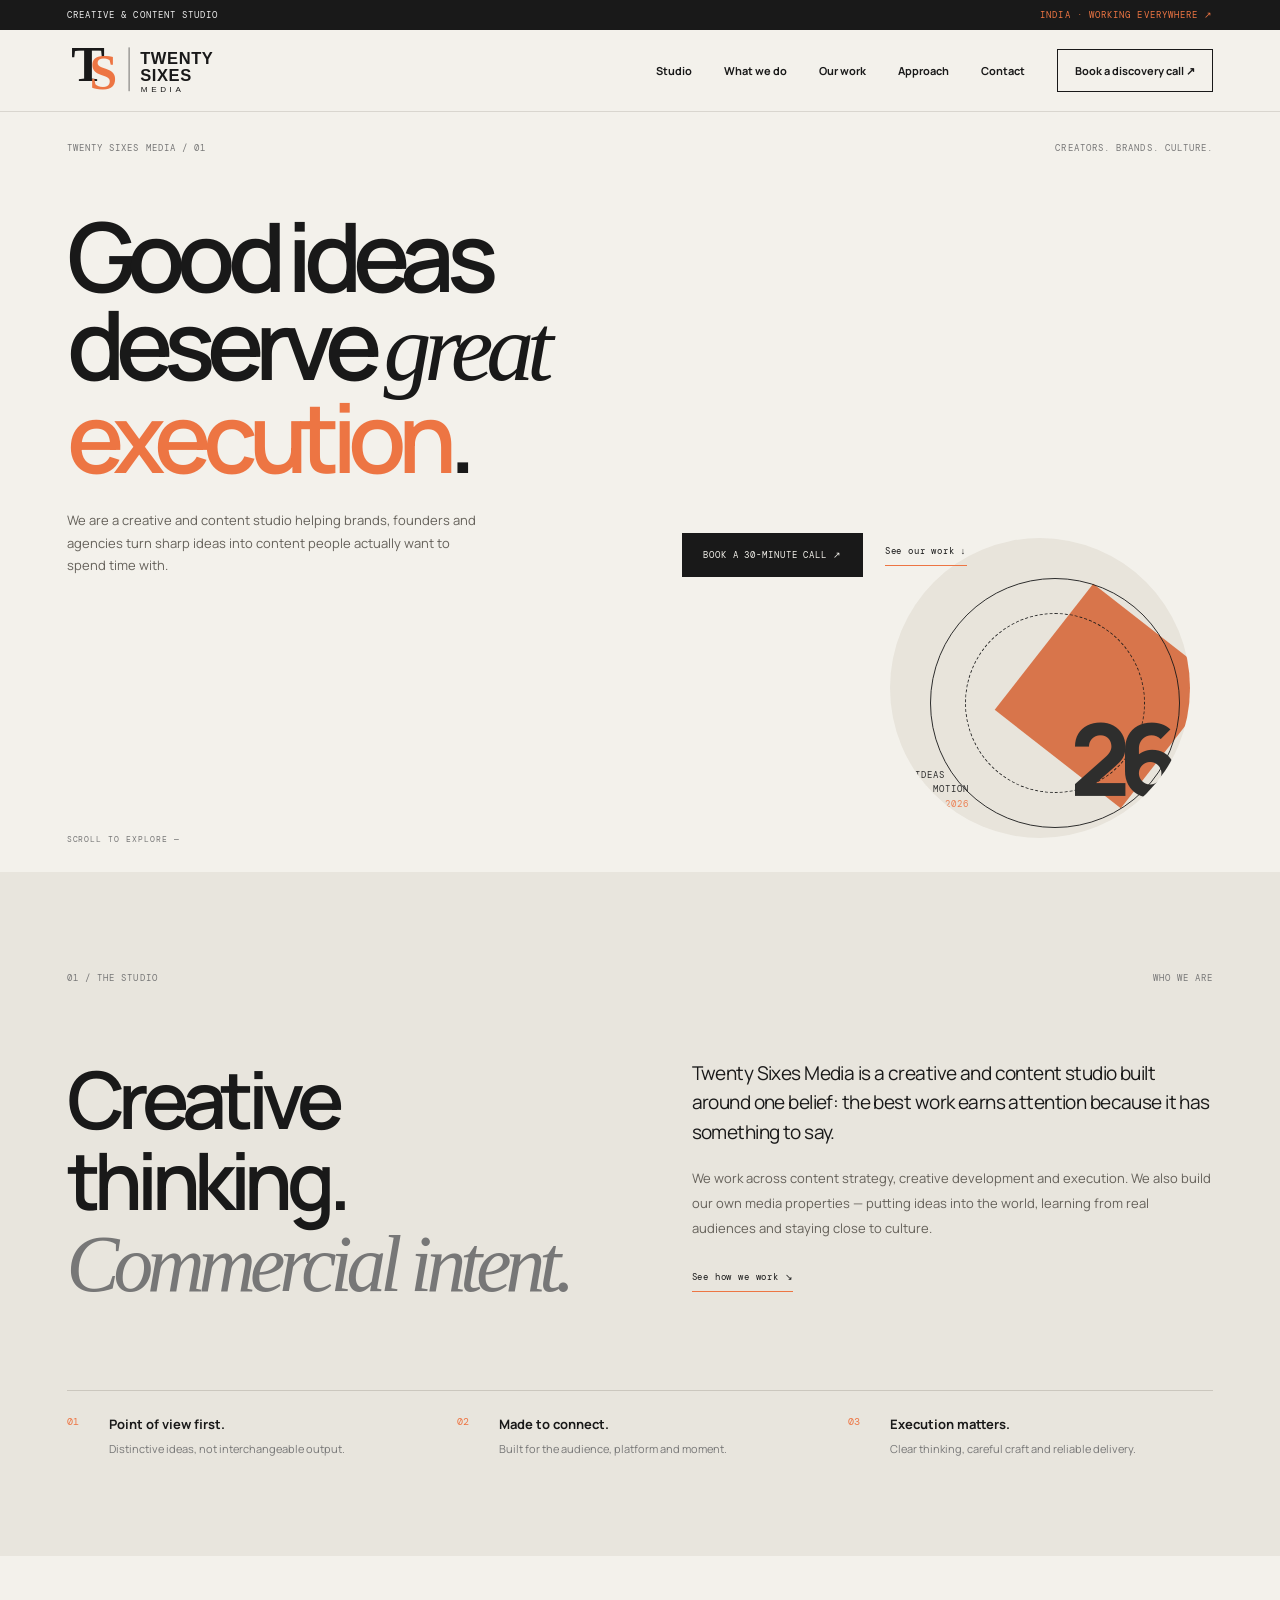
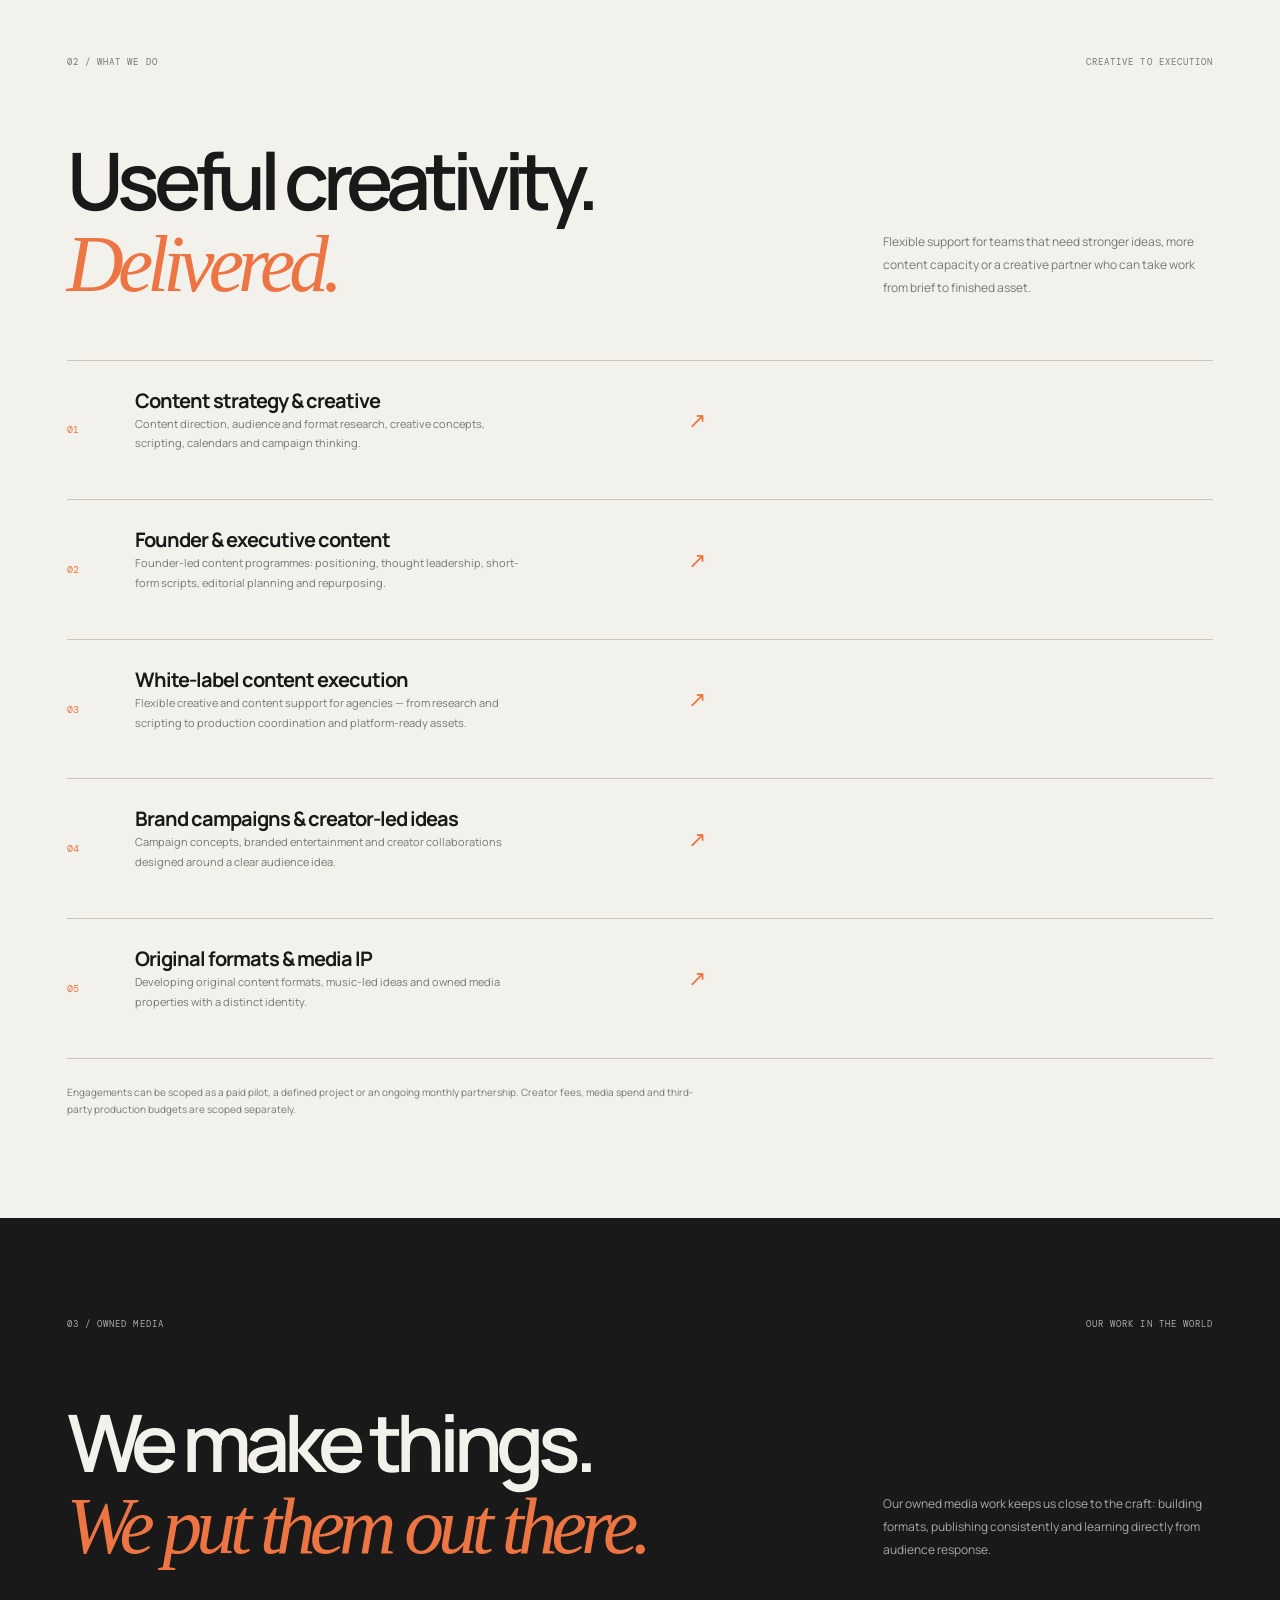
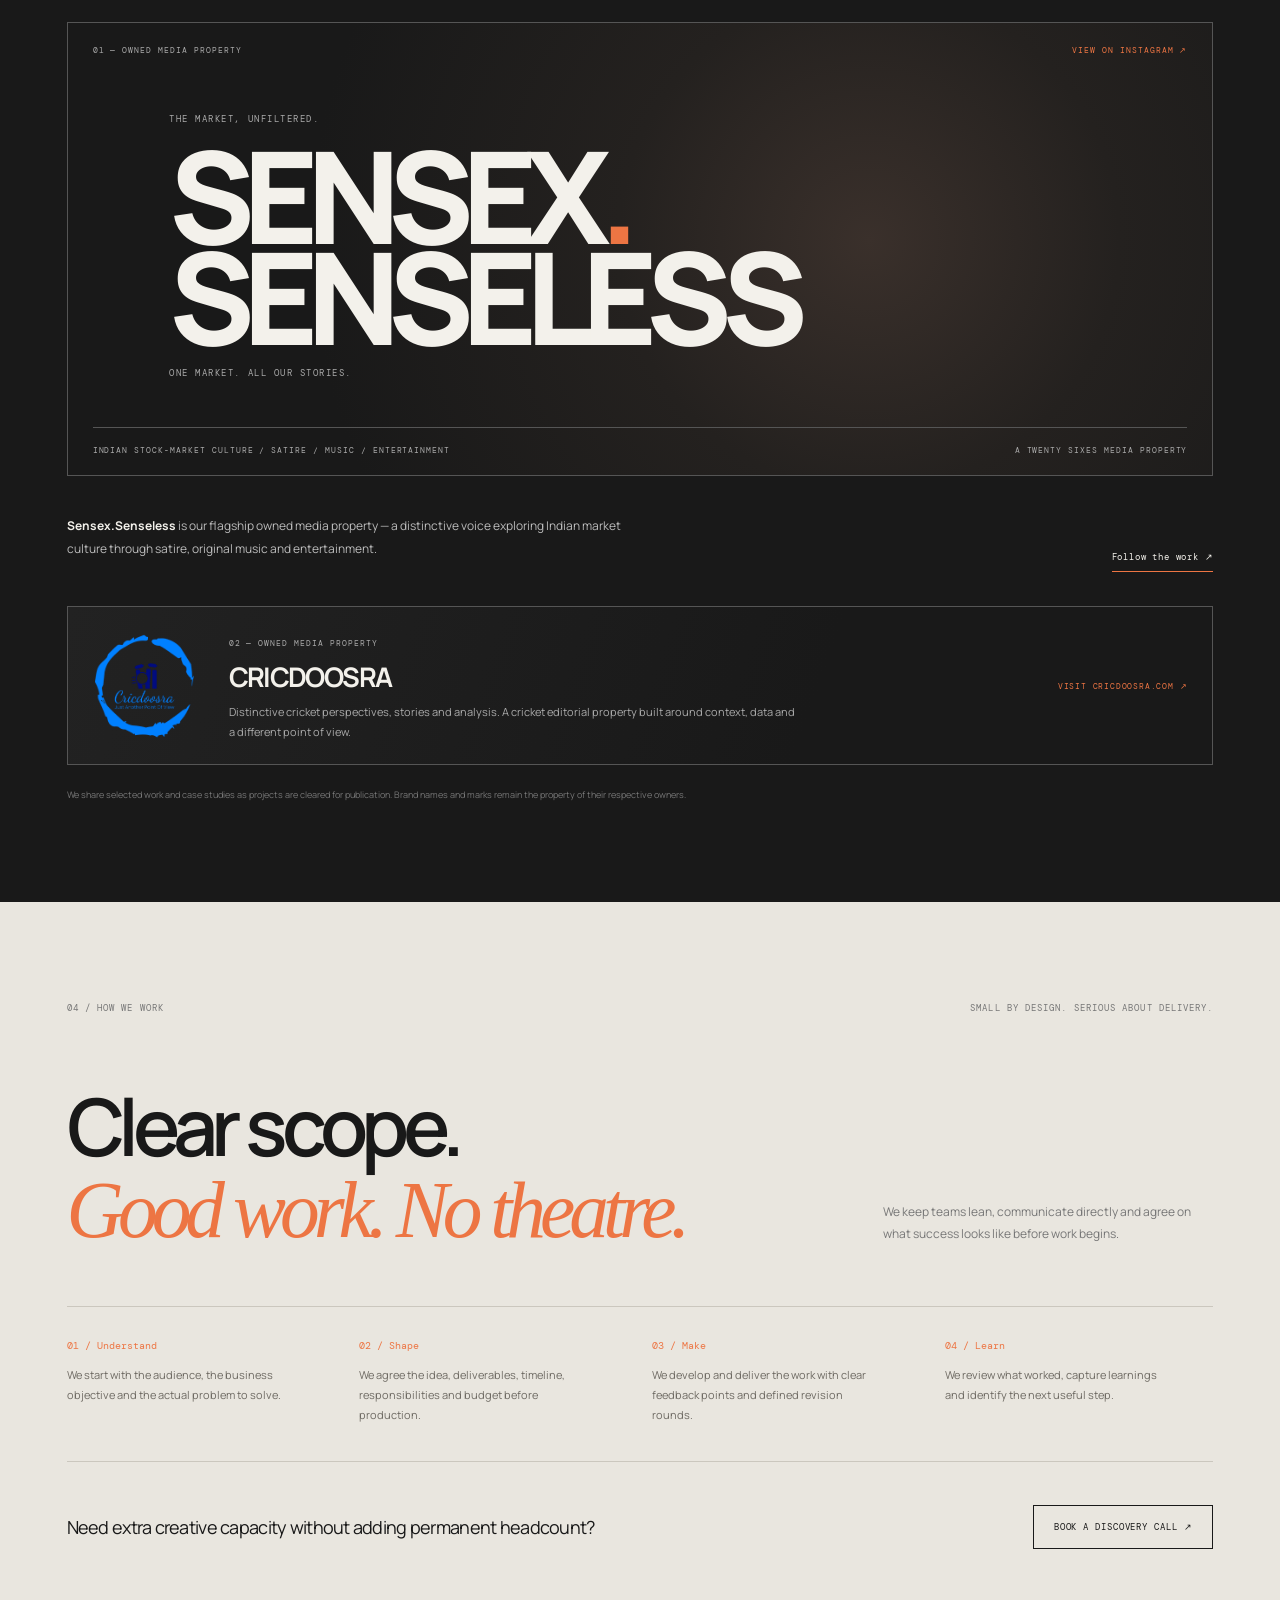
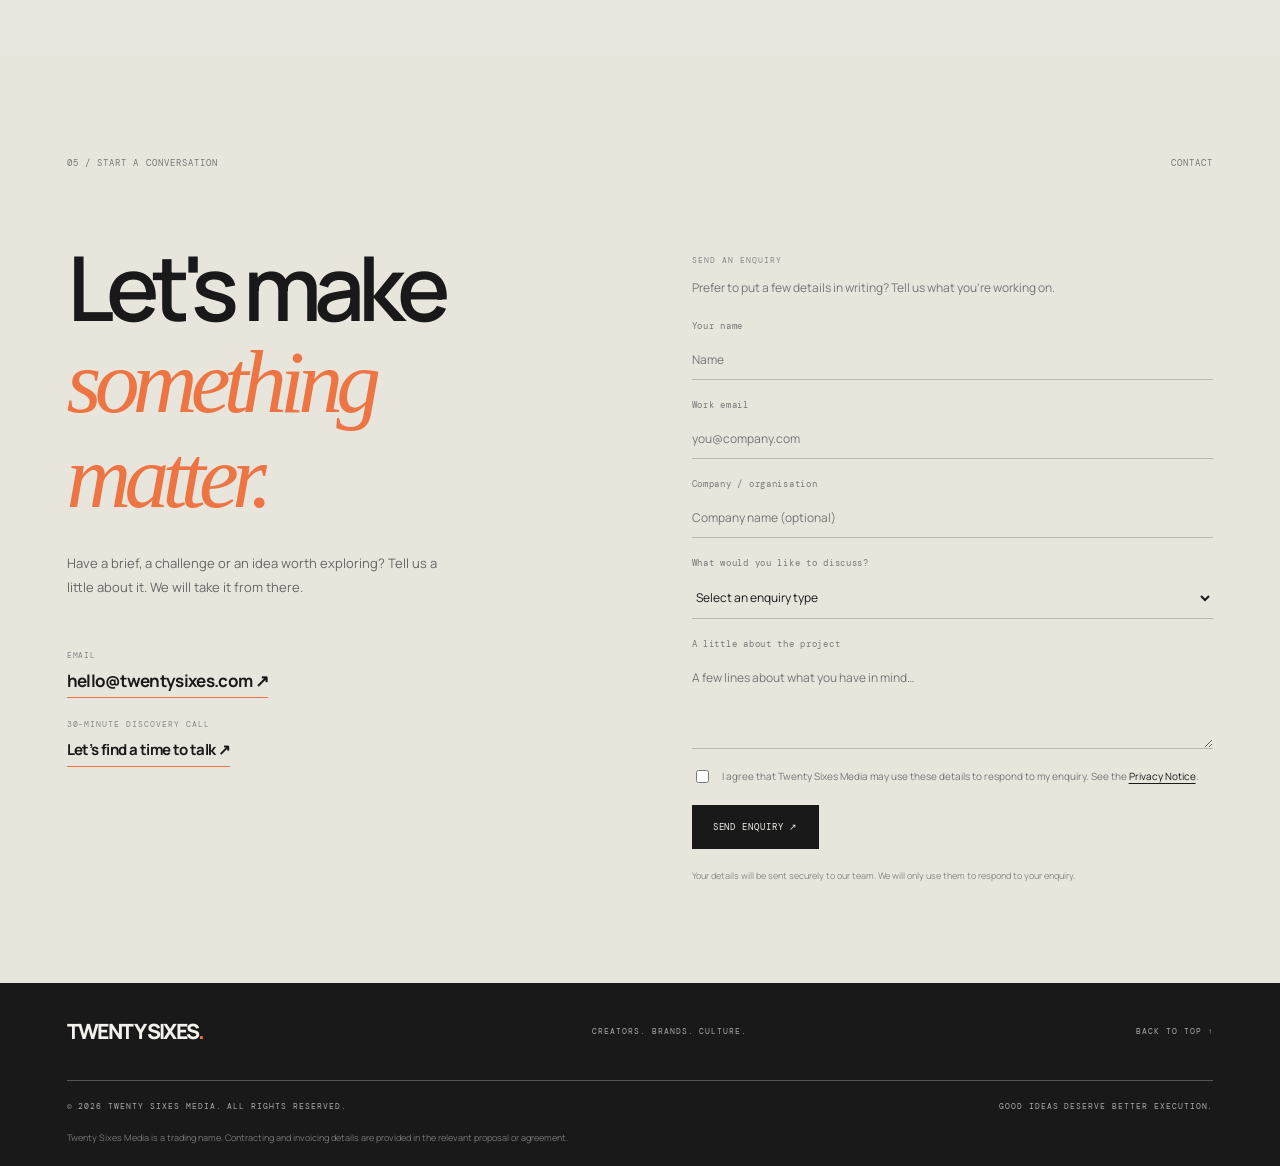
==== index.html @ 25c195fe "Add files via upload 122 updated" ====
<!doctype html>
<html lang="en">
<head>
  <meta charset="utf-8"><meta name="viewport" content="width=device-width, initial-scale=1">
  <meta name="description" content="Twenty Sixes Media helps brands stand out through creative strategy, distinctive ideas, content and storytelling. We turn the right stories into content and campaigns built to connect with audiences.">
  <meta name="theme-color" content="#f3f1eb">
  <link rel="canonical" href="https://twentysixes.com/">
  <meta property="og:locale" content="en_IN">
  <meta property="og:type" content="website">
  <meta property="og:site_name" content="Twenty Sixes Media">
  <meta property="og:url" content="https://twentysixes.com/">
  <meta property="og:title" content="Twenty Sixes Media — Creators. Brands. Culture.">
  <meta property="og:description" content="We help brands find the stories, ideas and creative direction that set them apart — then turn them into content and campaigns.">
  <meta property="og:image" content="https://twentysixes.com/assets/twentysixes-whatsapp-preview.jpg?v=122">
  <meta property="og:image:secure_url" content="https://twentysixes.com/assets/twentysixes-whatsapp-preview.jpg?v=122">
  <meta property="og:image:type" content="image/jpeg">
  <meta property="og:image:width" content="1200">
  <meta property="og:image:height" content="630">
  <meta property="og:image:alt" content="Twenty Sixes Media — Creative & Content Studio. Creators. Brands. Culture.">
  <meta name="twitter:card" content="summary_large_image">
  <meta name="twitter:title" content="Twenty Sixes Media — Creators. Brands. Culture.">
  <meta name="twitter:description" content="We help brands find the stories, ideas and creative direction that set them apart — then turn them into content and campaigns.">
  <meta name="twitter:image" content="https://twentysixes.com/assets/twentysixes-whatsapp-preview.jpg?v=122">
  <title>Twenty Sixes Media — Creators. Brands. Culture.</title>
  <link rel="icon" href="assets/favicon.svg" type="image/svg+xml">
  <link rel="icon" href="brand-assets/03_Favicon_App_Icons/favicon.ico" sizes="any">
  <link rel="apple-touch-icon" href="brand-assets/03_Favicon_App_Icons/apple-touch-icon.png">
  <meta name="msapplication-TileColor" content="#191919">
  <link rel="preconnect" href="https://fonts.googleapis.com"><link rel="preconnect" href="https://fonts.gstatic.com" crossorigin>
  <link href="https://fonts.googleapis.com/css2?family=DM+Mono:wght@400;500&family=Manrope:wght@400;500;600;700;800&display=swap" rel="stylesheet">
  <link rel="stylesheet" href="styles.css">
</head>
<body>
  <div class="topline"><span>CREATIVE &amp; CONTENT STUDIO</span><span>INDIA · WORKING EVERYWHERE ↗︎</span></div>
  <header class="site-header">
    <a class="brand-lockup" href="/" aria-label="Twenty Sixes Media home"><img src="assets/twentysixes-direction03.svg" alt="Twenty Sixes Media"></a>
    <button class="menu" aria-label="Open navigation" aria-expanded="false">☰</button>
    <nav aria-label="Main navigation"><a href="#studio">Studio</a><a href="#services">What we do</a><a href="#work">Our work</a><a href="#approach">Approach</a><a href="#contact">Contact</a><a class="navcta" href="https://calendly.com/pk-twentysixes/30min" target="_blank" rel="noopener noreferrer">Book a discovery call ↗︎</a></nav>
  </header>
  <main id="home">
    <section class="hero">
      <div class="meta"><span>TWENTY SIXES MEDIA / 01</span><span>CREATORS. BRANDS. CULTURE.</span></div>
      <h1>Good ideas<br>deserve <em>great</em><br><span class="accent-word">execution<span class="period">.</span></span></h1>
      <div class="hero-bottom"><p>We are a creative and content studio helping brands, founders and agencies turn sharp ideas into content people actually want to spend time with.</p><div class="hero-actions"><a class="button button-dark" href="https://calendly.com/pk-twentysixes/30min" target="_blank" rel="noopener noreferrer">Book a 30-minute call ↗︎</a><a class="text-link" href="#work">See our work ↓</a></div></div>
      <div class="hero-art" aria-hidden="true"><div class="orbit orbit-one"></div><div class="orbit orbit-two"></div><div class="art-square"></div><span>26</span><small>IDEAS<br>IN MOTION<br><i>EST. 2026</i></small></div>
      <div class="scroll-note">SCROLL TO EXPLORE —</div>
    </section>

    <section class="studio section-pad" id="studio">
      <div class="eyebrow"><span>01 / THE STUDIO</span><span>WHO WE ARE</span></div>
      <div class="two-col studio-grid"><h2>Creative thinking.<br><em>Commercial intent.</em></h2><div><p class="lead">Twenty Sixes Media is a creative and content studio built around one belief: the best work earns attention because it has something to say.</p><p>We work across content strategy, creative development and execution. We also build our own media properties — putting ideas into the world, learning from real audiences and staying close to culture.</p><a class="text-link dark-link" href="#services">See how we work ↘</a></div></div>
      <div class="principles"><div><i>01</i><b>Point of view first.</b><small>Distinctive ideas, not interchangeable output.</small></div><div><i>02</i><b>Made to connect.</b><small>Built for the audience, platform and moment.</small></div><div><i>03</i><b>Execution matters.</b><small>Clear thinking, careful craft and reliable delivery.</small></div></div>
    </section>

    <section class="services section-pad" id="services">
      <div class="eyebrow"><span>02 / WHAT WE DO</span><span>CREATIVE TO EXECUTION</span></div>
      <div class="section-heading"><h2>Useful creativity.<br><em>Delivered.</em></h2><p>Flexible support for teams that need stronger ideas, more content capacity or a creative partner who can take work from brief to finished asset.</p></div>
      <div class="service-list" aria-label="Explore our services">
        <article class="service-trigger" role="button" tabindex="0" data-service="strategy" aria-haspopup="dialog" aria-label="Explore Content strategy and creative"><i>01</i><div><h3>Content strategy &amp; creative</h3><p>Content direction, audience and format research, creative concepts, scripting, calendars and campaign thinking.</p></div><span aria-hidden="true">↗︎</span></article>
        <article class="service-trigger" role="button" tabindex="0" data-service="founder" aria-haspopup="dialog" aria-label="Explore Founder and executive content"><i>02</i><div><h3>Founder &amp; executive content</h3><p>Founder-led content programmes: positioning, thought leadership, short-form scripts, editorial planning and repurposing.</p></div><span aria-hidden="true">↗︎</span></article>
        <article class="service-trigger" role="button" tabindex="0" data-service="white-label" aria-haspopup="dialog" aria-label="Explore White-label content execution"><i>03</i><div><h3>White-label content execution</h3><p>Flexible creative and content support for agencies — from research and scripting to production coordination and platform-ready assets.</p></div><span aria-hidden="true">↗︎</span></article>
        <article class="service-trigger" role="button" tabindex="0" data-service="campaigns" aria-haspopup="dialog" aria-label="Explore Brand campaigns and creator-led ideas"><i>04</i><div><h3>Brand campaigns &amp; creator-led ideas</h3><p>Campaign concepts, branded entertainment and creator collaborations designed around a clear audience idea.</p></div><span aria-hidden="true">↗︎</span></article>
        <article class="service-trigger" role="button" tabindex="0" data-service="ip" aria-haspopup="dialog" aria-label="Explore Original formats and media IP"><i>05</i><div><h3>Original formats &amp; media IP</h3><p>Developing original content formats, music-led ideas and owned media properties with a distinct identity.</p></div><span aria-hidden="true">↗︎</span></article>
      </div>
      <p class="service-note">Engagements can be scoped as a paid pilot, a defined project or an ongoing monthly partnership. Creator fees, media spend and third-party production budgets are scoped separately.</p>
      <div class="service-dialog" id="service-dialog" aria-hidden="true">
        <div class="service-dialog-backdrop" data-close-dialog></div>
        <section class="service-dialog-panel" role="dialog" aria-modal="true" aria-labelledby="dialog-title" aria-describedby="dialog-intro" tabindex="-1">
          <button class="dialog-close" type="button" aria-label="Close service details">× <span>CLOSE</span></button>
          <div class="dialog-kicker" id="dialog-kicker">01 / THE WORK</div>
          <div class="dialog-layout">
            <div class="dialog-copy"><h2 id="dialog-title">Content strategy <em>&amp; creative.</em></h2><p class="dialog-intro" id="dialog-intro"></p><div class="dialog-subhead">WHAT TAKES SHAPE</div><ul class="dialog-deliverables" id="dialog-deliverables"></ul><div class="dialog-subhead">A TYPICAL FLOW</div><div class="dialog-steps" id="dialog-steps"></div><a class="button button-dark dialog-cta" href="#contact" id="dialog-cta">Talk to us about this ↗︎</a></div>
            <div class="dialog-art" aria-hidden="true"><div class="art-index" id="art-index">01</div><div class="art-label" id="art-label">THE BIG PICTURE</div><div class="art-composition" id="art-composition"><span></span><span></span><span></span><b>IDEA<br>→ IMPACT</b></div><div class="art-foot" id="art-foot">A clear point of view, made useful.</div></div>
          </div>
        </section>
      </div>
    </section>

    <section class="work section-pad" id="work">
      <div class="eyebrow light"><span>03 / OWNED MEDIA</span><span>OUR WORK IN THE WORLD</span></div>
      <div class="section-heading work-heading"><h2>We make things.<br><em>We put them out there.</em></h2><p>Our owned media work keeps us close to the craft: building formats, publishing consistently and learning directly from audience response.</p></div>
      <a class="sensex-card" href="https://www.instagram.com/sensex.senseless/" target="_blank" rel="noopener noreferrer" aria-label="Explore Sensex.Senseless on Instagram">
        <div class="card-top"><span>01 — OWNED MEDIA PROPERTY</span><span>VIEW ON INSTAGRAM ↗︎</span></div>
        <div class="sensex-lockup"><small>THE MARKET, UNFILTERED.</small><strong>SENSEX<span>.</span><br>SENSELESS</strong><small>ONE MARKET. ALL OUR STORIES.</small></div>
        <div class="card-bottom"><span>INDIAN STOCK-MARKET CULTURE / SATIRE / MUSIC / ENTERTAINMENT</span><span>A TWENTY SIXES MEDIA PROPERTY</span></div>
      </a>
      <div class="work-foot"><p><strong>Sensex.Senseless</strong> is our flagship owned media property — a distinctive voice exploring Indian market culture through satire, original music and entertainment.</p><a class="text-link light-link" href="https://www.instagram.com/sensex.senseless/" target="_blank" rel="noopener noreferrer">Follow the work ↗︎</a></div>
      <a class="cricdoosra-card" href="https://cricdoosra.com/" target="_blank" rel="noopener noreferrer" aria-label="Explore CricDoosra website"><div class="cricdoosra-mark"><img src="assets/cricdoosra-logo.png" alt="CricDoosra — Just Another Point Of View"></div><div class="cricdoosra-copy"><small>02 — OWNED MEDIA PROPERTY</small><h3>CRICDOOSRA</h3><p>Distinctive cricket perspectives, stories and analysis. A cricket editorial property built around context, data and a different point of view.</p></div><div class="cricdoosra-link">VISIT CRICDOOSRA.COM ↗︎</div></a>
      <p class="portfolio-note">We share selected work and case studies as projects are cleared for publication. Brand names and marks remain the property of their respective owners.</p>
    </section>

    <section class="approach section-pad" id="approach">
      <div class="eyebrow"><span>04 / HOW WE WORK</span><span>SMALL BY DESIGN. SERIOUS ABOUT DELIVERY.</span></div>
      <div class="section-heading"><h2>Clear scope.<br><em>Good work. No theatre.</em></h2><p>We keep teams lean, communicate directly and agree on what success looks like before work begins.</p></div>
      <div class="approach-grid"><div><b>01 / Understand</b><p>We start with the audience, the business objective and the actual problem to solve.</p></div><div><b>02 / Shape</b><p>We agree the idea, deliverables, timeline, responsibilities and budget before production.</p></div><div><b>03 / Make</b><p>We develop and deliver the work with clear feedback points and defined revision rounds.</p></div><div><b>04 / Learn</b><p>We review what worked, capture learnings and identify the next useful step.</p></div></div>
      <div class="callout"><p>Need extra creative capacity without adding permanent headcount?</p><a class="button button-outline" href="https://calendly.com/pk-twentysixes/30min" target="_blank" rel="noopener noreferrer">Book a discovery call ↗︎</a></div>
    </section>

    <section class="contact section-pad" id="contact">
      <div class="eyebrow"><span>05 / START A CONVERSATION</span><span>CONTACT</span></div>
      <div class="two-col contact-grid"><div><h2>Let's make<br><em>something matter.</em></h2><p class="contact-intro">Have a brief, a challenge or an idea worth exploring? Tell us a little about it. We will take it from there.</p><div class="contact-details"><span>EMAIL</span><a href="mailto:hello@twentysixes.com">hello@twentysixes.com ↗︎</a><span>30-MINUTE DISCOVERY CALL</span><a class="booking-link" href="https://calendly.com/pk-twentysixes/30min" target="_blank" rel="noopener noreferrer">Let’s find a time to talk ↗︎</a></div></div>
        <div class="contact-form-wrap"><div class="form-intro"><span>SEND AN ENQUIRY</span><p>Prefer to put a few details in writing? Tell us what you’re working on.</p></div><form id="enquiry-form" action="https://formspree.io/f/xgakzgqq" method="POST">
          <label>Your name<input name="name" autocomplete="name" placeholder="Name" required></label>
          <label>Work email<input name="email" type="email" autocomplete="email" placeholder="you@company.com" required></label>
          <label>Company / organisation<input name="company" autocomplete="organization" placeholder="Company name (optional)"></label>
          <label>What would you like to discuss?<select name="enquiry" required><option value="" disabled selected>Select an enquiry type</option><option>White-label agency partnership</option><option>Founder / executive content</option><option>Content strategy &amp; audit</option><option>Brand campaign / creative execution</option><option>Creator campaign management</option><option>Content repurposing</option><option>Original formats / media IP</option><option>Something else</option></select></label>
          <label>A little about the project<textarea name="message" rows="4" placeholder="A few lines about what you have in mind…" required></textarea></label>
          <label class="consent"><input type="checkbox" name="consent" value="Agreed" required><span>I agree that Twenty Sixes Media may use these details to respond to my enquiry. See the <a href="privacy.html">Privacy Notice</a>.</span></label>
          <input type="text" name="_gotcha" class="hp-field" tabindex="-1" autocomplete="off" aria-hidden="true"><input type="hidden" name="_subject" value="New website enquiry — Twenty Sixes Media"><button class="button button-dark" type="submit">Send enquiry ↗︎</button>
          <p class="form-note" id="form-status" aria-live="polite">Your details will be sent securely to our team. We will only use them to respond to your enquiry.</p>
        </form></div></div>
    </section>
  </main>
  <footer><div class="footer-top"><a class="logo" href="/">TWENTY SIXES<span>.</span></a><span>CREATORS. BRANDS. CULTURE.</span><a href="/">BACK TO TOP ↑</a></div><div class="footer-bottom"><span>© <span id="year"></span> TWENTY SIXES MEDIA. ALL RIGHTS RESERVED.</span><span class="footer-statement">GOOD IDEAS DESERVE BETTER EXECUTION.</span></div><p class="legal-line">Twenty Sixes Media is a trading name. Contracting and invoicing details are provided in the relevant proposal or agreement.</p></footer>
  <button class="back-to-top" type="button" aria-label="Back to top" title="Back to top">↑</button>
  <script src="script.js"></script>
</body>
</html>
---- styles.css ----
:root{--paper:#f3f1eb;--soft:#e8e5dd;--ink:#191919;--muted:#77736c;--line:#cbc7be;--orange:#ed7543;--dark:#191919}*{box-sizing:border-box}html{scroll-behavior:smooth;scroll-padding-top:0}body{margin:0;background:var(--paper);color:var(--ink);font-family:Manrope,Arial,sans-serif;-webkit-font-smoothing:antialiased}a{color:inherit;text-decoration:none}button,input,select,textarea{font:inherit}.topline{height:30px;background:var(--dark);color:#eee;display:flex;justify-content:space-between;align-items:center;padding:0 5.2%;font:9px 'DM Mono',monospace;letter-spacing:.12em}.topline span:last-child{color:var(--orange)}.site-header{height:82px;padding:0 5.2%;display:flex;align-items:center;justify-content:space-between;border-bottom:1px solid #d9d6cf;position:relative;z-index:20}.logo{font-size:21px;font-weight:800;letter-spacing:-.075em}.logo span{color:var(--orange)}nav{display:flex;align-items:center;gap:32px;font-size:11px;font-weight:700}nav a:hover,.text-link:hover{color:var(--orange)}.navcta{border:1px solid var(--ink);padding:13px 17px}.menu{display:none}.hero{padding:30px 5.2% 28px;min-height:clamp(620px,calc(100svh - 112px),760px);position:relative;overflow:hidden}.meta,.eyebrow{display:flex;justify-content:space-between;font:9px 'DM Mono',monospace;letter-spacing:.12em;color:#777}.hero h1{font-size:clamp(58px,7.5vw,112px);line-height:.92;letter-spacing:-.09em;font-weight:600;margin:58px 0 20px;position:relative;z-index:2;max-width:900px}.hero h1 em,.studio h2 em,.section-heading h2 em,.contact h2 em,.privacy-page h1 em{font-family:Georgia,serif;font-weight:400;letter-spacing:-.075em}.accent-word{color:var(--orange)}.period{color:var(--ink)}.hero-bottom{display:flex;justify-content:space-between;align-items:flex-end;gap:28px;max-width:900px;position:relative;z-index:3}.hero-bottom p{max-width:410px;font-size:13px;line-height:1.75;color:#65615a;margin:8px 0 0}.hero-actions{display:flex;align-items:center;gap:22px}.button{display:inline-flex;justify-content:center;align-items:center;padding:15px 20px;font:9px 'DM Mono',monospace;letter-spacing:.1em;text-transform:uppercase;border:1px solid var(--ink);transition:.2s}.button-dark{background:var(--ink);color:var(--paper)}.button-dark:hover{background:var(--orange);border-color:var(--orange);color:var(--ink)}.button-outline:hover{background:var(--ink);color:var(--paper)}.text-link{font:9px 'DM Mono',monospace;letter-spacing:.09em;border-bottom:1px solid var(--orange);padding-bottom:8px;white-space:nowrap}.hero-art{position:absolute;width:300px;height:300px;right:7%;bottom:34px;border-radius:50%;background:#e7e3da;overflow:hidden;opacity:.9}.orbit{position:absolute;border:1px solid var(--ink);border-radius:50%}.orbit-one{width:250px;height:250px;top:40px;left:40px}.orbit-two{width:180px;height:180px;top:75px;left:75px;border-style:dashed}.art-square{position:absolute;width:160px;height:160px;background:var(--orange);right:3px;top:78px;transform:rotate(38deg);mix-blend-mode:multiply}.hero-art>span{position:absolute;right:22px;bottom:12px;font-size:100px;font-weight:800;letter-spacing:-.12em}.hero-art small{position:absolute;left:25px;bottom:27px;font:9px/1.6 'DM Mono',monospace;letter-spacing:.1em}.hero-art i{color:var(--orange);font-style:normal}.scroll-note{position:absolute;left:5.2%;bottom:28px;font:8px 'DM Mono',monospace;letter-spacing:.12em;color:#777}.section-pad{padding:100px 5.2%}.studio{background:var(--soft)}.two-col{display:grid;grid-template-columns:1fr 1fr;gap:9%}.studio-grid{padding:75px 0 85px}.studio h2,.section-heading h2,.contact h2{font-size:clamp(45px,6.2vw,84px);line-height:1.02;letter-spacing:-.08em;font-weight:600;margin:0}.studio h2 em{color:#777}.studio-grid p{font-size:13px;line-height:1.9;color:#65615a}.studio-grid .lead{font-size:19px;line-height:1.55;color:var(--ink);letter-spacing:-.03em;margin-top:0}.dark-link{display:inline-block;margin-top:18px}.principles{border-top:1px solid var(--line);display:grid;grid-template-columns:repeat(3,1fr);gap:25px;padding-top:24px}.principles div{display:grid;grid-template-columns:30px 1fr;column-gap:12px}.principles i,.service-list article>i{font:10px 'DM Mono',monospace;color:var(--orange);grid-row:span 2}.principles b{font-size:13px}.principles small{font-size:11px;color:#777;margin-top:8px}.section-heading{display:flex;justify-content:space-between;align-items:flex-end;margin:72px 0 55px}.section-heading h2 em{color:var(--orange)}.section-heading>p{max-width:330px;font-size:12px;line-height:1.9;color:#777;margin:0 0 5px}.service-list{border-top:1px solid var(--line)}.service-list article{display:grid;grid-template-columns:48px 1.1fr 1fr 20px;gap:20px;align-items:center;padding:26px 0;border-bottom:1px solid var(--line)}.service-list h3{font-size:20px;letter-spacing:-.05em;margin:0}.service-list p{font-size:11px;line-height:1.8;color:#777;max-width:390px;margin:0}.service-list article>span{font-size:18px;color:var(--orange)}.service-note{font-size:10px;line-height:1.7;color:#777;max-width:650px;margin:25px 0 0}.work{background:var(--dark);color:var(--paper)}.light{color:#aaa}.work-heading h2 em{color:var(--orange)}.work-heading>p{color:#aaa}.sensex-card{display:block;border:1px solid #555;padding:22px 25px 20px;min-height:390px;position:relative;overflow:hidden;background:radial-gradient(circle at 70% 48%,#3a302b 0,#24211f 30%,#191919 67%);transition:border-color .25s}.sensex-card:hover{border-color:var(--orange)}.card-top,.card-bottom{display:flex;justify-content:space-between;font:8px 'DM Mono',monospace;letter-spacing:.12em;color:#aaa;position:relative;z-index:2}.card-top span:last-child{color:var(--orange)}.sensex-lockup{position:relative;margin:58px 0 48px 7%;z-index:1}.sensex-lockup small{display:block;font:9px 'DM Mono',monospace;letter-spacing:.17em;color:#aaa}.sensex-lockup strong{display:block;font-size:clamp(58px,10vw,136px);line-height:.79;letter-spacing:-.095em;margin:20px 0;font-weight:800}.sensex-lockup strong span,.sensex-lockup sup{color:var(--orange)}.sensex-lockup sup{font-size:12px;vertical-align:top;letter-spacing:0}.card-bottom{border-top:1px solid #555;padding-top:17px}.work-foot{display:flex;justify-content:space-between;align-items:flex-end;gap:35px;margin-top:27px}.work-foot p{max-width:590px;color:#bbb;font-size:12px;line-height:1.9}.work-foot strong{color:var(--paper)}.light-link{color:var(--paper)}.portfolio-note{font-size:9px;line-height:1.7;color:#777;margin:22px 0 0}.approach{background:#e9e6df}.approach-grid{display:grid;grid-template-columns:repeat(4,1fr);gap:24px;border-top:1px solid var(--line);border-bottom:1px solid var(--line);padding:25px 0}.approach-grid b{font:10px 'DM Mono',monospace;color:var(--orange)}.approach-grid p{font-size:11px;line-height:1.8;color:#6e6a63;max-width:220px}.callout{display:flex;justify-content:space-between;align-items:center;gap:20px;padding-top:35px}.callout p{font-size:18px;letter-spacing:-.04em}.contact{background:var(--soft)}.contact-grid{margin-top:72px}.contact h2{font-size:clamp(50px,7vw,92px)}.contact h2 em{color:var(--orange)}.contact-intro{max-width:390px;font-size:13px;line-height:1.9;color:#666;margin:28px 0}.contact-details{display:grid;gap:9px;margin-top:38px}.contact-details span{font:8px 'DM Mono',monospace;letter-spacing:.12em;color:#888;margin-top:12px}.contact-details a{font-size:17px;font-weight:700;letter-spacing:-.04em;width:max-content;border-bottom:1px solid var(--orange);padding-bottom:5px}.contact-form-wrap{padding-top:5px}form{display:flex;flex-direction:column;gap:19px}form>label:not(.consent){display:flex;flex-direction:column;gap:8px;font:9px 'DM Mono',monospace;letter-spacing:.08em;color:#777}input:not([type=checkbox]),select,textarea{width:100%;border:0;border-bottom:1px solid #bdb8af;background:transparent;padding:11px 0;font:12px Manrope,sans-serif;color:var(--ink);outline:none;border-radius:0}input:focus,select:focus,textarea:focus{border-color:var(--orange)}textarea{resize:vertical}.consent{display:flex;align-items:flex-start;gap:10px;font-size:10px;line-height:1.6;color:#777}.consent input{margin-top:2px;accent-color:var(--orange)}.consent a{text-decoration:underline;text-underline-offset:3px;color:var(--ink)}form button{align-self:flex-start;cursor:pointer}.form-note{font-size:9px;line-height:1.7;color:#888;max-width:420px;margin:0}footer{background:var(--dark);color:var(--paper);padding:34px 5.2% 22px}.footer-top,.footer-bottom{display:flex;justify-content:space-between;align-items:center}.footer-top{padding-bottom:35px;border-bottom:1px solid #555}.footer-top>span,.footer-top>a:last-child,.footer-bottom{font:8px 'DM Mono',monospace;letter-spacing:.12em;color:#aaa}.footer-bottom{padding-top:20px}.footer-bottom a{color:var(--paper)}.legal-line{font-size:9px;color:#777;margin:20px 0 0}.privacy-page{min-height:70vh;max-width:1000px}.privacy-page h1{font-size:clamp(52px,8vw,100px);letter-spacing:-.08em;margin:75px 0 8px}.privacy-page h1 em{color:var(--orange)}.privacy-updated{font:9px 'DM Mono',monospace;color:#888;margin-bottom:55px}.privacy-page h2{font-size:18px;letter-spacing:-.04em;margin:32px 0 8px}.privacy-page p{max-width:720px;font-size:13px;line-height:1.9;color:#666}.privacy-page p a{text-decoration:underline;text-underline-offset:3px;color:var(--ink)}.privacy-back{margin-top:45px}
@media(max-width:850px){nav{gap:18px}.hero{min-height:700px;padding-top:28px}.hero h1{font-size:clamp(58px,8.5vw,92px);margin-top:66px}.hero-art{width:250px;height:250px;right:4%;bottom:24px;opacity:.42}.orbit-one{width:205px;height:205px;top:32px;left:32px}.orbit-two{width:150px;height:150px;top:60px;left:60px}.art-square{width:130px;height:130px;top:65px}.section-pad{padding-top:78px;padding-bottom:78px}.studio-grid{gap:40px}.section-heading{display:block}.section-heading>p{margin-top:22px}.approach-grid{grid-template-columns:repeat(2,1fr)}}
@media(max-width:650px){.topline{padding:0 5%;font-size:7px}.site-header{height:70px;padding:0 5%}.logo{font-size:18px}.menu{display:block;border:0;background:none;font-size:20px;cursor:pointer}nav{display:none;position:absolute;top:100%;left:0;right:0;background:var(--paper);padding:24px 5% 28px;z-index:30;border-bottom:1px solid var(--line);flex-direction:column;align-items:flex-start;gap:21px}nav.open{display:flex}.hero{padding:27px 5% 28px;min-height:760px}.meta{font-size:7px}.meta span:last-child{text-align:right;max-width:145px}.hero h1{font-size:clamp(52px,12vw,76px);margin:76px 0 20px}.hero-bottom{display:block}.hero-bottom p{font-size:12px;max-width:330px}.hero-actions{align-items:flex-start;flex-direction:column;gap:17px;margin-top:20px}.hero-art{width:180px;height:180px;right:3%;bottom:25px;opacity:.24}.orbit-one{width:160px;height:160px;top:25px;left:25px}.orbit-two{width:115px;height:115px;top:47px;left:47px}.art-square{width:100px;height:100px;top:48px}.hero-art>span{font-size:56px}.scroll-note{font-size:7px}.section-pad{padding:65px 5%}.eyebrow{font-size:7px}.two-col{display:block}.studio-grid{padding:48px 0 55px}.studio h2,.section-heading h2{font-size:49px}.studio-grid>div{margin-top:28px}.studio-grid .lead{font-size:17px}.principles{grid-template-columns:1fr;gap:20px}.section-heading{margin:50px 0 35px}.section-heading>p{font-size:11px}.service-list article{grid-template-columns:27px 1fr 15px;gap:10px;padding:22px 0}.service-list h3{font-size:16px}.service-list p{grid-column:2;grid-row:2;font-size:10px}.service-list article>span{grid-column:3;grid-row:1}.sensex-card{min-height:300px;padding:15px}.card-top,.card-bottom{font-size:6px}.sensex-lockup{margin:68px 0 52px 3%}.sensex-lockup strong{font-size:clamp(48px,13vw,78px)}.work-foot{display:block}.work-foot p{font-size:11px}.work-foot .text-link{display:inline-block;margin-top:10px}.approach-grid{grid-template-columns:1fr 1fr;gap:18px}.callout{display:block}.callout p{font-size:16px}.callout .button{margin-top:10px}.contact-grid{margin-top:48px}.contact h2{font-size:58px}.contact-form-wrap{margin-top:45px}.footer-top{align-items:flex-start;gap:15px;flex-wrap:wrap}.footer-top>span{order:3;width:100%}.footer-bottom{flex-wrap:wrap;gap:13px;font-size:7px}.footer-bottom span:nth-child(2){display:none}.privacy-page h1{margin-top:50px}.privacy-page h2{font-size:16px}}

/* Direction 03 identity and secondary owned-media property */
.brand-lockup{display:flex;align-items:center;width:228px;height:58px;overflow:hidden}.brand-lockup img{display:block;width:100%;height:auto}.cricdoosra-card{margin-top:34px;border:1px solid #555;padding:22px 25px;display:grid;grid-template-columns:112px 1fr auto;gap:24px;align-items:center;background:linear-gradient(110deg,#222 0%,#191919 65%);transition:border-color .2s}.cricdoosra-card:hover{border-color:var(--orange)}.cricdoosra-mark{width:104px;height:112px;display:flex;align-items:center;justify-content:center;overflow:hidden}.cricdoosra-mark img{display:block;width:100%;height:100%;object-fit:contain}.cricdoosra-copy small{font:8px 'DM Mono',monospace;letter-spacing:.12em;color:#aaa}.cricdoosra-copy h3{font-size:27px;letter-spacing:-.06em;margin:7px 0;color:var(--paper)}.cricdoosra-copy p{font-size:11px;line-height:1.8;color:#aaa;margin:0;max-width:570px}.cricdoosra-link{font:8px 'DM Mono',monospace;letter-spacing:.1em;color:var(--orange);white-space:nowrap}
@media(max-width:650px){.brand-lockup{width:185px;height:49px}.cricdoosra-card{grid-template-columns:58px 1fr;gap:14px;padding:16px}.cricdoosra-mark{width:64px;height:72px}.cricdoosra-copy h3{font-size:22px}.cricdoosra-link{grid-column:2;margin-top:2px}}

/* Small, optional motion: keeps the hero graphic alive without competing with the message. */
@media (prefers-reduced-motion: no-preference) {
  .hero-art .orbit-one { animation: orbit-drift 18s linear infinite; transform-origin: center; }
  .hero-art .orbit-two { animation: orbit-drift 26s linear infinite reverse; transform-origin: center; }
  .art-square { animation: square-breathe 7s ease-in-out infinite alternate; }
  @keyframes orbit-drift { to { rotate: 360deg; } }
  @keyframes square-breathe { from { scale: .96; } to { scale: 1.04; } }
}
@media (max-height: 760px) and (min-width: 851px) {
  .hero { min-height: 620px; padding-top: 24px; }
  .hero h1 { margin-top: 42px; font-size: clamp(58px, 7vw, 100px); }
  .hero-art { width: 250px; height: 250px; bottom: 26px; }
  .orbit-one { width: 195px; height: 195px; top: 28px; left: 28px; }
  .orbit-two { width: 140px; height: 140px; top: 55px; left: 55px; }
  .art-square { width: 125px; height: 125px; top: 62px; }
}


/* Launch hardening: fluid layouts across phones, tablets, laptops and wide displays. */
html, body { width:100%; max-width:100%; overflow-x:clip; }
img, svg, video { max-width:100%; }
button, a, input, select, textarea { -webkit-tap-highlight-color:transparent; }
:focus-visible { outline:2px solid var(--orange); outline-offset:4px; }
.brand-lockup { flex:0 1 228px; }
.hero h1 { overflow-wrap:normal; }
@media (min-width:851px) and (max-width:1100px) {
  nav { gap:16px; font-size:10px; } .brand-lockup { width:190px; }
  .hero-art { width:260px; height:260px; right:4%; }
  .hero h1 { max-width:720px; font-size:clamp(60px,7.2vw,86px); }
}
@media (max-width:850px) {
  nav { gap:12px; font-size:10px; }
  .brand-lockup { width:190px; }
  .site-header { padding-left:5%; padding-right:5%; }
  .brand-lockup { width:205px; }
  .site-header nav { top:100%; }
  .service-list article { grid-template-columns:34px minmax(0,1.1fr) minmax(0,1fr) 18px; }
  .cricdoosra-card { grid-template-columns:90px minmax(0,1fr); }
  .cricdoosra-link { grid-column:2; }
}
@media (max-width:650px) {
  .topline { gap:12px; } .topline span { max-width:58%; } .topline span:last-child { text-align:right; }
  .brand-lockup { width:185px; flex-basis:185px; }
  .hero { min-height:0; padding-bottom:240px; }
  .hero h1 { max-width:100%; font-size:clamp(48px,12.3vw,76px); letter-spacing:-.085em; }
  .hero-bottom { max-width:100%; } .hero-actions { flex-wrap:wrap; }
  .hero-art { bottom:20px; right:5%; } .scroll-note { bottom:17px; }
  .meta, .eyebrow { gap:14px; } .meta span:first-child, .eyebrow span:first-child { flex:1; }
  .meta span:last-child, .eyebrow span:last-child { text-align:right; }
  .service-list article { grid-template-columns:25px minmax(0,1fr) 14px; }
  .service-list article>div { min-width:0; } .service-list h3 { overflow-wrap:anywhere; }
  .card-top, .card-bottom { gap:12px; } .card-top span:last-child, .card-bottom span:last-child { text-align:right; }
  .sensex-lockup strong { overflow-wrap:anywhere; }
  .cricdoosra-card { grid-template-columns:54px minmax(0,1fr); }
  .cricdoosra-copy { min-width:0; } .cricdoosra-copy p { overflow-wrap:anywhere; }
  .contact-details a { width:auto; max-width:100%; overflow-wrap:anywhere; }
  .callout .button { white-space:normal; text-align:center; }
  footer .brand-lockup { width:175px; }
}
@media (max-width:380px) {
  .topline { font-size:6px; letter-spacing:.08em; } .brand-lockup { width:165px; flex-basis:165px; }
  .hero h1 { font-size:clamp(44px,11.8vw,52px); } .studio h2, .section-heading h2 { font-size:43px; }
  .contact h2 { font-size:49px; } .sensex-lockup strong { font-size:46px; }
  .card-top, .card-bottom { font-size:5px; letter-spacing:.06em; }
}
@media (min-width:1400px) { .hero { padding-left:max(5.2%, calc((100vw - 1440px)/2)); padding-right:max(5.2%, calc((100vw - 1440px)/2)); } .section-pad { padding-left:max(5.2%, calc((100vw - 1440px)/2)); padding-right:max(5.2%, calc((100vw - 1440px)/2)); } }

/* Booking and direct enquiry form */
.calendly-panel{border:1px solid var(--line);background:var(--paper);padding:15px 15px 0;margin-bottom:28px}
.calendly-heading{display:flex;justify-content:space-between;gap:12px;align-items:center;font:8px 'DM Mono',monospace;letter-spacing:.1em;color:#777;padding:0 0 12px}
.calendly-heading a{color:var(--ink);text-decoration:underline;text-decoration-color:var(--orange);text-underline-offset:4px;white-space:nowrap}
.calendly-panel iframe{display:block;width:100%;height:650px;border:0;background:var(--paper)}
.form-divider{display:flex;align-items:center;gap:14px;margin:10px 0 24px;color:#888;font:8px 'DM Mono',monospace;letter-spacing:.12em}
.form-divider:before,.form-divider:after{content:"";height:1px;background:var(--line);flex:1}
.hp-field{position:absolute!important;left:-10000px!important;width:1px!important;height:1px!important;overflow:hidden!important}
form button:disabled{opacity:.55;cursor:wait}
@media(max-width:650px){.calendly-panel{padding:12px 10px 0}.calendly-panel iframe{height:690px}.calendly-heading{font-size:7px}.contact-details a{font-size:15px}}

/* Service details: editorial, full-screen overlay */
.service-trigger{cursor:pointer;position:relative;transition:background .22s,padding .22s,border-color .22s;outline:none}
.service-trigger>span{transition:transform .22s,color .22s;font-size:22px!important}
.service-trigger:hover,.service-trigger:focus-visible{background:rgba(239,112,65,.055);padding-left:14px;padding-right:10px}
.service-trigger:hover>span,.service-trigger:focus-visible>span{transform:translate(4px,-4px);color:var(--ink)}
.service-trigger:hover h3,.service-trigger:focus-visible h3{color:#d9673e}
.service-trigger:focus-visible{box-shadow:inset 3px 0 var(--orange)}
.service-dialog{position:fixed;inset:0;z-index:1000;display:none;align-items:center;justify-content:center;padding:3.5vh 3.5vw}
.service-dialog.is-open{display:flex}
.service-dialog-backdrop{position:absolute;inset:0;background:rgba(18,18,17,.72);backdrop-filter:blur(7px)}
.service-dialog-panel{position:relative;z-index:1;width:min(1120px,100%);max-height:93vh;overflow:auto;background:var(--paper);color:var(--ink);padding:clamp(26px,5vw,64px);box-shadow:0 30px 100px rgba(0,0,0,.28);animation:dialog-rise .32s cubic-bezier(.2,.75,.25,1) both}
@keyframes dialog-rise{from{opacity:0;transform:translateY(22px) scale(.985)}to{opacity:1;transform:translateY(0) scale(1)}}
.dialog-close{position:absolute;right:clamp(20px,3vw,38px);top:clamp(18px,3vw,34px);border:0;background:none;color:var(--ink);cursor:pointer;font:24px Manrope,sans-serif;display:flex;align-items:center;gap:8px}
.dialog-close span{font:8px 'DM Mono',monospace;letter-spacing:.13em}
.dialog-kicker,.dialog-subhead{font:8px 'DM Mono',monospace;letter-spacing:.15em;color:#888}
.dialog-layout{display:grid;grid-template-columns:minmax(0,1.12fr) minmax(260px,.88fr);gap:clamp(28px,6vw,82px);align-items:center;margin-top:42px}
.dialog-copy h2{font-size:clamp(42px,6vw,76px);line-height:.99;letter-spacing:-.085em;font-weight:600;margin:0 0 22px;max-width:650px}
.dialog-copy h2 em{color:var(--orange);font-family:Georgia,serif;font-weight:400}
.dialog-intro{font-size:14px;line-height:1.85;color:#625f59;max-width:590px;margin:0 0 32px}
.dialog-subhead{margin:26px 0 12px}
.dialog-deliverables{list-style:none;margin:0;padding:0;display:grid;grid-template-columns:1fr 1fr;gap:10px 22px}
.dialog-deliverables li{font-size:11px;line-height:1.6;padding-left:15px;position:relative;color:#34322f}
.dialog-deliverables li:before{content:'↗︎';position:absolute;left:0;color:var(--orange)}
.dialog-steps{display:grid;grid-template-columns:repeat(4,1fr);border-top:1px solid var(--line);border-bottom:1px solid var(--line)}
.dialog-steps div{padding:12px 8px 12px 0}.dialog-steps small{display:block;font:8px 'DM Mono',monospace;color:var(--orange);margin-bottom:7px}.dialog-steps b{font-size:10px;font-weight:600;line-height:1.4}
.dialog-cta{margin-top:27px;text-decoration:none}
.dialog-art{min-height:420px;position:relative;overflow:hidden;background:#e8e4db;padding:25px;display:flex;flex-direction:column;justify-content:space-between;isolation:isolate}
.dialog-art:before{content:'';position:absolute;width:390px;height:390px;border:1px solid rgba(25,25,25,.28);border-radius:50%;left:10%;top:10%;z-index:-1}
.dialog-art:after{content:'';position:absolute;width:280px;height:280px;border:1px dashed rgba(25,25,25,.3);border-radius:50%;left:23%;top:23%;z-index:-1}
.art-index{font:clamp(54px,8vw,100px)/.8 Manrope,sans-serif;letter-spacing:-.1em;font-weight:800;color:var(--orange)}
.art-label,.art-foot{font:8px 'DM Mono',monospace;letter-spacing:.13em;color:#6e6a63}
.art-composition{position:absolute;inset:25% 8% 23%;display:flex;align-items:center;justify-content:center}
.art-composition span{position:absolute;width:58%;height:58%;border:1px solid var(--ink);transform:rotate(34deg)}
.art-composition span:nth-child(2){width:43%;height:75%;border-color:var(--orange);transform:rotate(-28deg)}
.art-composition span:nth-child(3){width:72%;height:28%;background:var(--orange);border:0;mix-blend-mode:multiply;transform:rotate(-13deg)}
.art-composition b{position:relative;font:700 clamp(22px,3vw,38px)/.95 Manrope,sans-serif;letter-spacing:-.08em;text-align:center;color:var(--ink)}
body.dialog-open{overflow:hidden}
.form-intro{margin:0 0 22px}.form-intro span{font:8px 'DM Mono',monospace;letter-spacing:.13em;color:#888}.form-intro p{font-size:12px;line-height:1.7;color:#777;margin:10px 0 0}
.contact-details .booking-link{font-size:15px;max-width:390px;line-height:1.55}
@media(max-width:750px){.service-dialog{padding:0}.service-dialog-panel{max-height:100vh;height:100%;padding:72px 6% 42px}.dialog-layout{grid-template-columns:1fr;gap:28px;margin-top:24px}.dialog-copy h2{font-size:clamp(42px,11vw,62px)}.dialog-intro{font-size:12px;margin-bottom:22px}.dialog-art{min-height:250px;order:-1}.art-composition{inset:20% 8%}.dialog-steps{grid-template-columns:repeat(2,1fr)}.dialog-steps div:nth-child(3),.dialog-steps div:nth-child(4){border-top:1px solid var(--line)}.dialog-deliverables{gap:8px 14px}.dialog-deliverables li{font-size:10px}}
@media(prefers-reduced-motion:reduce){.service-dialog-panel{animation:none}.service-trigger,.service-trigger>span{transition:none}}
/* Distinct graphic language for each service story */
.dialog-art.art-strategy .art-composition span:nth-child(1){border-radius:50%;transform:rotate(0)}
.dialog-art.art-founder .art-composition span:nth-child(1){width:42%;height:82%;border-radius:48% 48% 4% 4%;transform:rotate(0)}
.dialog-art.art-founder .art-composition span:nth-child(2){width:60%;height:60%;border-radius:50%;transform:translateY(15%)}
.dialog-art.art-white-label .art-composition span:nth-child(1){width:72%;height:52%;transform:rotate(0);border:2px solid var(--ink)}
.dialog-art.art-white-label .art-composition span:nth-child(2){width:72%;height:52%;transform:translate(10px,10px);border-color:var(--orange)}
.dialog-art.art-campaigns .art-composition span:nth-child(1){width:70%;height:70%;transform:rotate(45deg);background:rgba(239,112,65,.14)}
.dialog-art.art-campaigns .art-composition span:nth-child(2){width:40%;height:90%;transform:rotate(-28deg)}
.dialog-art.art-ip .art-composition span:nth-child(1){width:68%;height:68%;border-radius:0;transform:rotate(45deg)}
.dialog-art.art-ip .art-composition span:nth-child(2){width:68%;height:68%;border-radius:0;transform:rotate(0);border-color:var(--orange)}


/* Service-specific editorial visuals: each panel explains the service, not generic decoration. */
.dialog-art{background:#e8e4db}
.dialog-art:before,.dialog-art:after{opacity:.22}
.art-composition{inset:20% 7% 18%;}
.art-composition:empty{display:none}
.visual-strategy,.visual-founder,.visual-whitelabel,.visual-campaign,.visual-ip{position:absolute;inset:0;display:flex;align-items:center;justify-content:center;color:var(--ink)}
.visual-strategy{flex-direction:column;gap:12px;padding:12px 8%;}
.vs-top{width:82%;display:flex;justify-content:space-between;align-items:center;font:8px 'DM Mono',monospace;letter-spacing:.12em;border-bottom:1px solid rgba(25,25,25,.25);padding-bottom:8px}
.vs-top b{color:var(--orange);font-size:18px}
.vs-signal{display:flex;gap:9px;align-items:end;height:58px;width:82%;padding:0 10%}
.vs-signal i{display:block;flex:1;background:var(--orange);opacity:.78;height:35%;transform:skewY(-22deg)}.vs-signal i:nth-child(2){height:70%;opacity:.48}.vs-signal i:nth-child(3){height:48%;opacity:.9}.vs-signal i:nth-child(4){height:95%}.vs-signal i:nth-child(5){height:62%;opacity:.58}
.vs-arrow{font-size:24px;color:var(--orange);line-height:1}
.vs-story{background:#f3f1eb;border:1px solid rgba(25,25,25,.25);padding:14px 22px;width:82%;box-shadow:8px 8px 0 rgba(239,112,65,.3)}
.vs-story small,.vf-card small,.vi-header small,.vc-poster small{display:block;font:8px 'DM Mono',monospace;letter-spacing:.12em;color:#777;margin-bottom:9px}
.vs-story strong{font:700 clamp(20px,2.6vw,32px)/.95 Manrope,sans-serif;letter-spacing:-.07em}
.vs-tags{display:flex;gap:7px}.vs-tags span{font:7px 'DM Mono',monospace;border:1px solid rgba(25,25,25,.28);padding:5px 8px}
.visual-founder{align-items:center;justify-content:center}
.vf-card{position:relative;background:#f3f1eb;width:62%;min-height:190px;padding:18px;box-shadow:12px 12px 0 rgba(239,112,65,.38);z-index:1}
.vf-avatar{width:54px;height:54px;border-radius:50%;background:var(--ink);color:#f3f1eb;display:grid;place-items:center;font:italic 30px Georgia;margin:12px 0}
.vf-card strong{display:block;font:700 clamp(17px,2.2vw,25px)/1 Manrope;letter-spacing:-.06em}
.vf-card span{display:block;font:7px 'DM Mono',monospace;letter-spacing:.1em;color:#777;margin-top:13px}
.vf-quote{position:absolute;right:3%;bottom:10%;width:38%;font:italic 17px/1.1 Georgia;color:var(--orange);transform:rotate(-7deg)}
.vf-orbit{position:absolute;width:78%;height:78%;border:1px solid rgba(25,25,25,.3);border-radius:50%;}
.visual-whitelabel{flex-direction:column;gap:7px;padding:5% 12%}
.vw-node{width:84%;padding:10px 14px;background:#f3f1eb;border:1px solid rgba(25,25,25,.25);display:flex;justify-content:space-between;align-items:center;gap:8px}
.vw-node small{font:7px 'DM Mono',monospace;letter-spacing:.1em;color:#777}.vw-node b{font:600 11px/1.3 Manrope;text-align:right}.vw-studio{border:1px solid var(--orange);box-shadow:7px 7px 0 rgba(239,112,65,.25)}
.vw-link{color:var(--orange);font-size:19px;line-height:1}
.visual-campaign{align-items:center;justify-content:center}
.vc-poster{background:var(--ink);color:#f3f1eb;width:57%;min-height:210px;padding:18px;display:flex;flex-direction:column;justify-content:space-between;transform:rotate(-5deg);box-shadow:12px 12px 0 rgba(239,112,65,.7);z-index:1}
.vc-poster small{color:#c9c4ba}.vc-poster strong{font:800 clamp(24px,3vw,38px)/.84 Manrope;letter-spacing:-.09em}.vc-poster strong span{color:var(--orange)}.vc-poster i{font:7px 'DM Mono',monospace;letter-spacing:.15em;color:var(--orange);font-style:normal}
.vc-orbit{position:absolute;border:1px solid var(--ink);border-radius:50%;width:80px;height:80px;display:grid;place-items:center;background:#e8e4db;font:7px 'DM Mono',monospace;z-index:2}.vc-one{right:4%;top:13%}.vc-two{left:5%;bottom:8%;border-color:var(--orange)}
.visual-ip{flex-direction:column;justify-content:center;padding:8% 7%;gap:18px}
.vi-header{width:100%;border-bottom:1px solid rgba(25,25,25,.28);padding-bottom:10px}.vi-header b{font:700 17px Manrope;letter-spacing:-.05em}
.vi-episodes{display:flex;gap:7px;width:100%}.vi-episodes div{flex:1;min-height:115px;background:#f3f1eb;border:1px solid rgba(25,25,25,.25);padding:10px 7px;display:flex;flex-direction:column;justify-content:space-between}.vi-episodes div:nth-child(2){transform:translateY(10px);background:#ef7041;border-color:#ef7041}.vi-episodes small{font:7px 'DM Mono',monospace}.vi-episodes b{font:700 11px/1 Manrope;letter-spacing:-.04em}
.vi-footer{font:8px 'DM Mono',monospace;letter-spacing:.14em;color:#777;width:100%;text-align:right}
@media(max-width:750px){.art-composition{inset:8% 5%}.vf-card{width:58%;min-height:155px}.vc-poster{min-height:160px}.vi-episodes div{min-height:86px}}


/* Navigation landing: sections align to their true top edge, without a previous-section sliver. */
#studio, #services, #work, #approach, #contact { scroll-margin-top: 0; }

/* Six-item desktop navigation; tablet and phone use a clean dropdown to protect the logo. */
@media (min-width: 901px) and (max-width: 1220px) {
  .site-header { padding-left: 3.5%; padding-right: 3.5%; }
  .brand-lockup { flex-basis: 180px; }
  nav { gap: 13px; font-size: 10px; }
  .navcta { padding: 11px 12px; white-space: nowrap; }
}
@media (max-width: 900px) {
  .site-header { position: relative; height: 76px; padding: 0 5%; gap: 18px; }
  .brand-lockup { flex: 0 1 205px; width: 205px; min-width: 0; }
  .menu { display: inline-flex; align-items: center; justify-content: center; margin-left: auto; width: 42px; height: 42px; flex: 0 0 42px; border: 1px solid var(--line); background: transparent; color: var(--ink); font-size: 21px; }
  .site-header nav { display: none; position: absolute; top: 100%; left: 0; right: 0; width: 100%; padding: 22px 5% 26px; background: var(--paper); border-bottom: 1px solid var(--line); z-index: 50; flex-direction: column; align-items: stretch; gap: 0; font-size: 13px; box-shadow: 0 18px 28px rgba(0,0,0,.08); }
  .site-header nav.open { display: flex; }
  .site-header nav a { display: block; padding: 13px 0; border-bottom: 1px solid var(--line); }
  .site-header nav .navcta { margin-top: 14px; padding: 14px 16px; border: 1px solid var(--ink); text-align: center; }
}
@media (max-width: 380px) {
  .site-header { gap: 10px; }
  .brand-lockup { flex-basis: 175px; width: 175px; }
  .menu { width: 38px; height: 38px; flex-basis: 38px; }
}

/* Floating return-to-top control: stays in the page gutter and yields when content occupies the corner. */
.back-to-top {
  position: fixed;
  z-index: 45;
  right: max(12px, calc((100vw - 1500px) / 2 + 12px));
  bottom: max(14px, env(safe-area-inset-bottom));
  width: 42px;
  height: 42px;
  display: grid;
  place-items: center;
  border: 1px solid rgba(25,25,25,.28);
  border-radius: 50%;
  background: #ef7041;
  color: #191919;
  font: 24px/1 Manrope, sans-serif;
  box-shadow: 0 4px 18px rgba(0,0,0,.12);
  cursor: pointer;
  opacity: 0;
  visibility: hidden;
  transform: translateY(8px);
  transition: opacity .2s ease, transform .2s ease, visibility .2s ease;
}
.back-to-top.is-visible { opacity: 1; visibility: visible; transform: translateY(0); }
.back-to-top:focus-visible { outline: 2px solid var(--ink); outline-offset: 4px; }
@media (max-width: 750px) {
  .back-to-top { width: 38px; height: 38px; right: 9px; bottom: max(12px, env(safe-area-inset-bottom)); font-size: 21px; }
}
@media (prefers-reduced-motion: reduce) { .back-to-top { transition: none; } }

/* Footer statement: intentionally matches the existing small footer utility type */
.footer-statement{font:8px 'DM Mono',monospace;letter-spacing:.12em;color:#aaa;text-transform:uppercase;text-align:right}
@media(max-width:600px){.footer-bottom{gap:14px;align-items:flex-start;flex-wrap:wrap}.footer-statement{max-width:48%;line-height:1.7}}
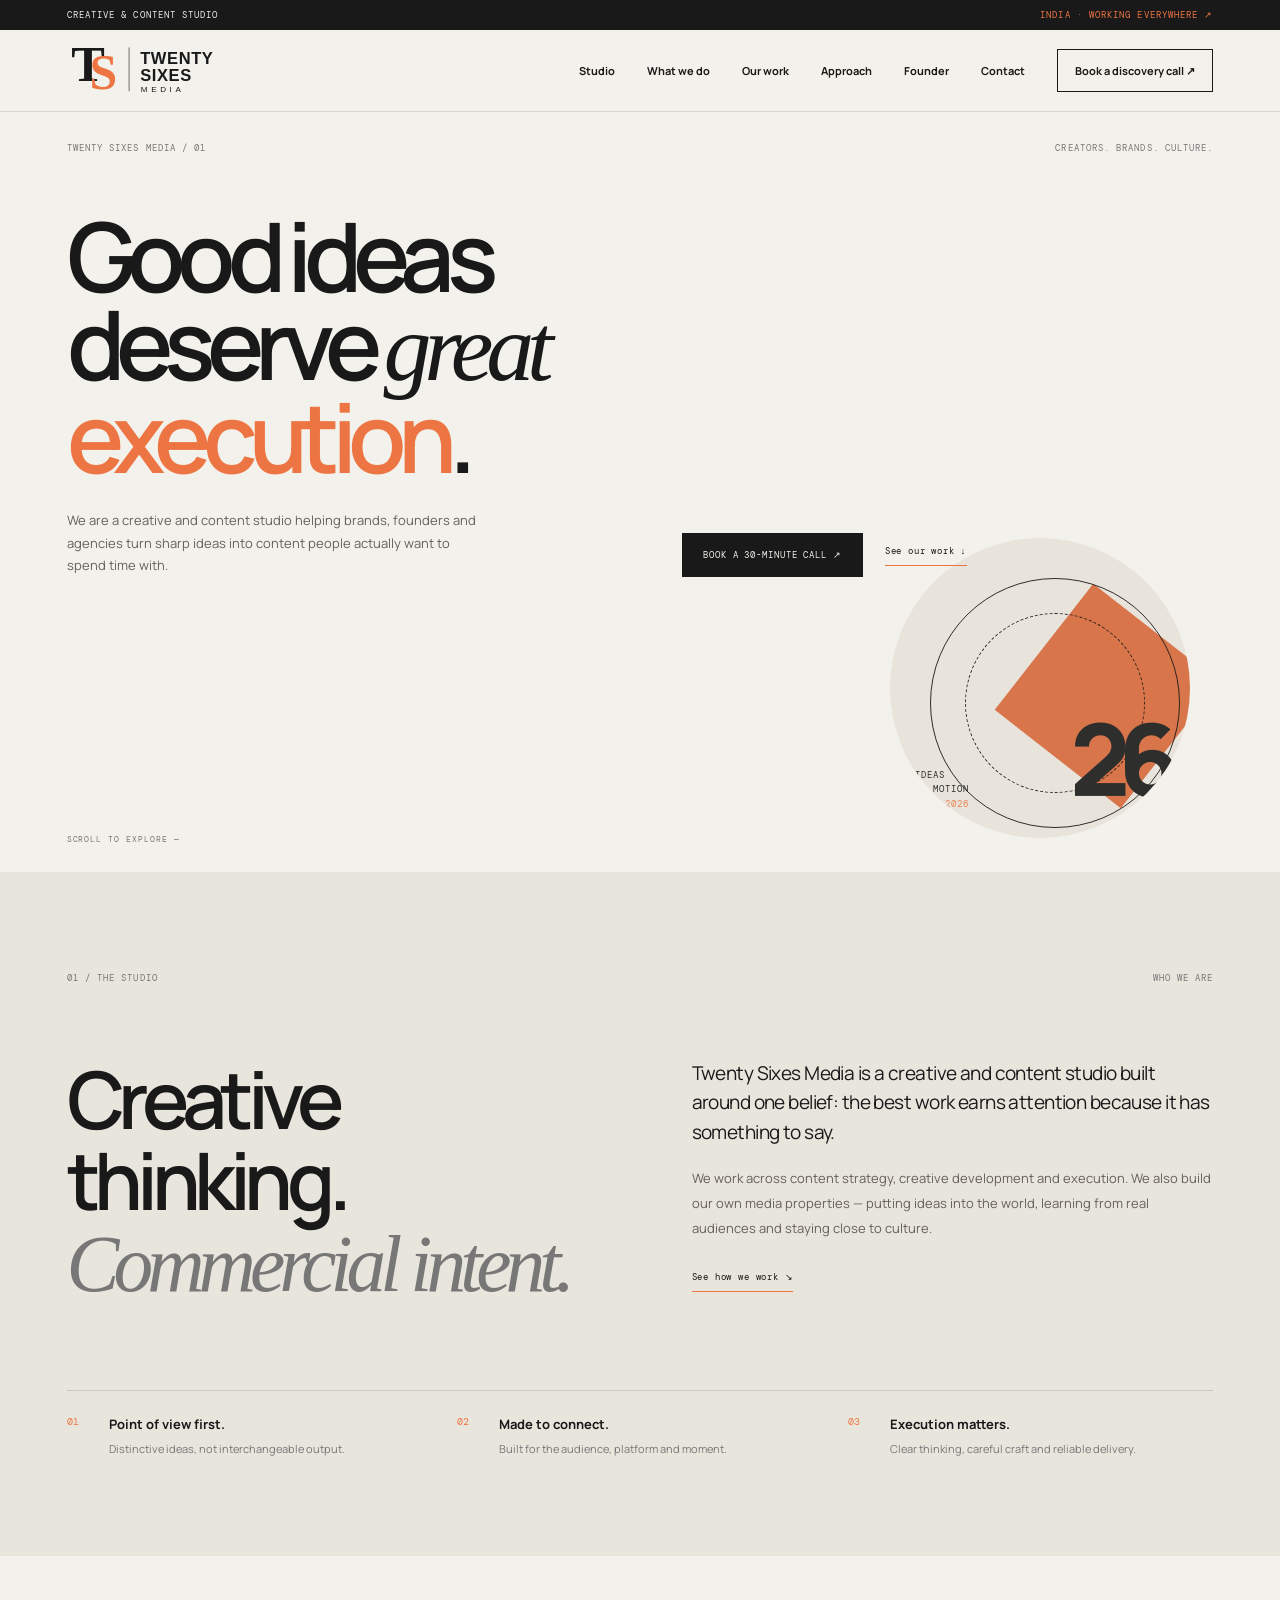
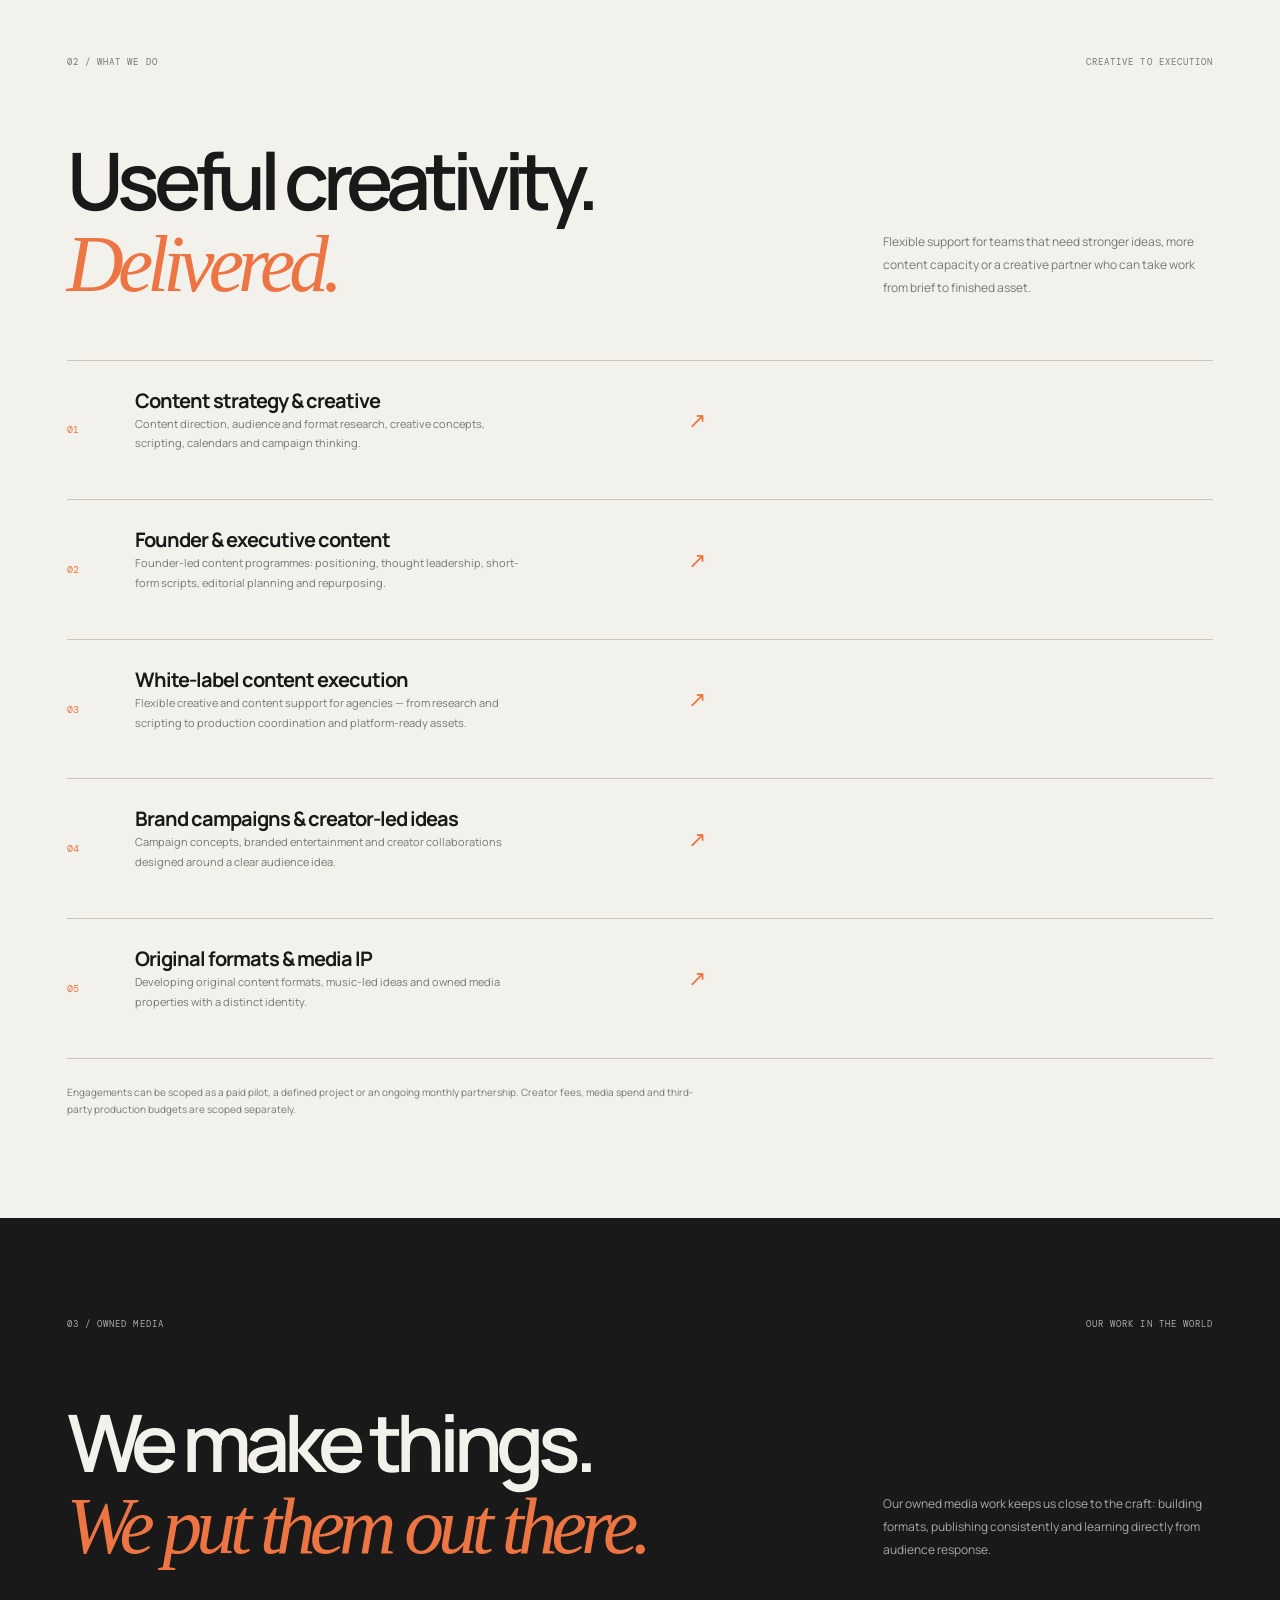
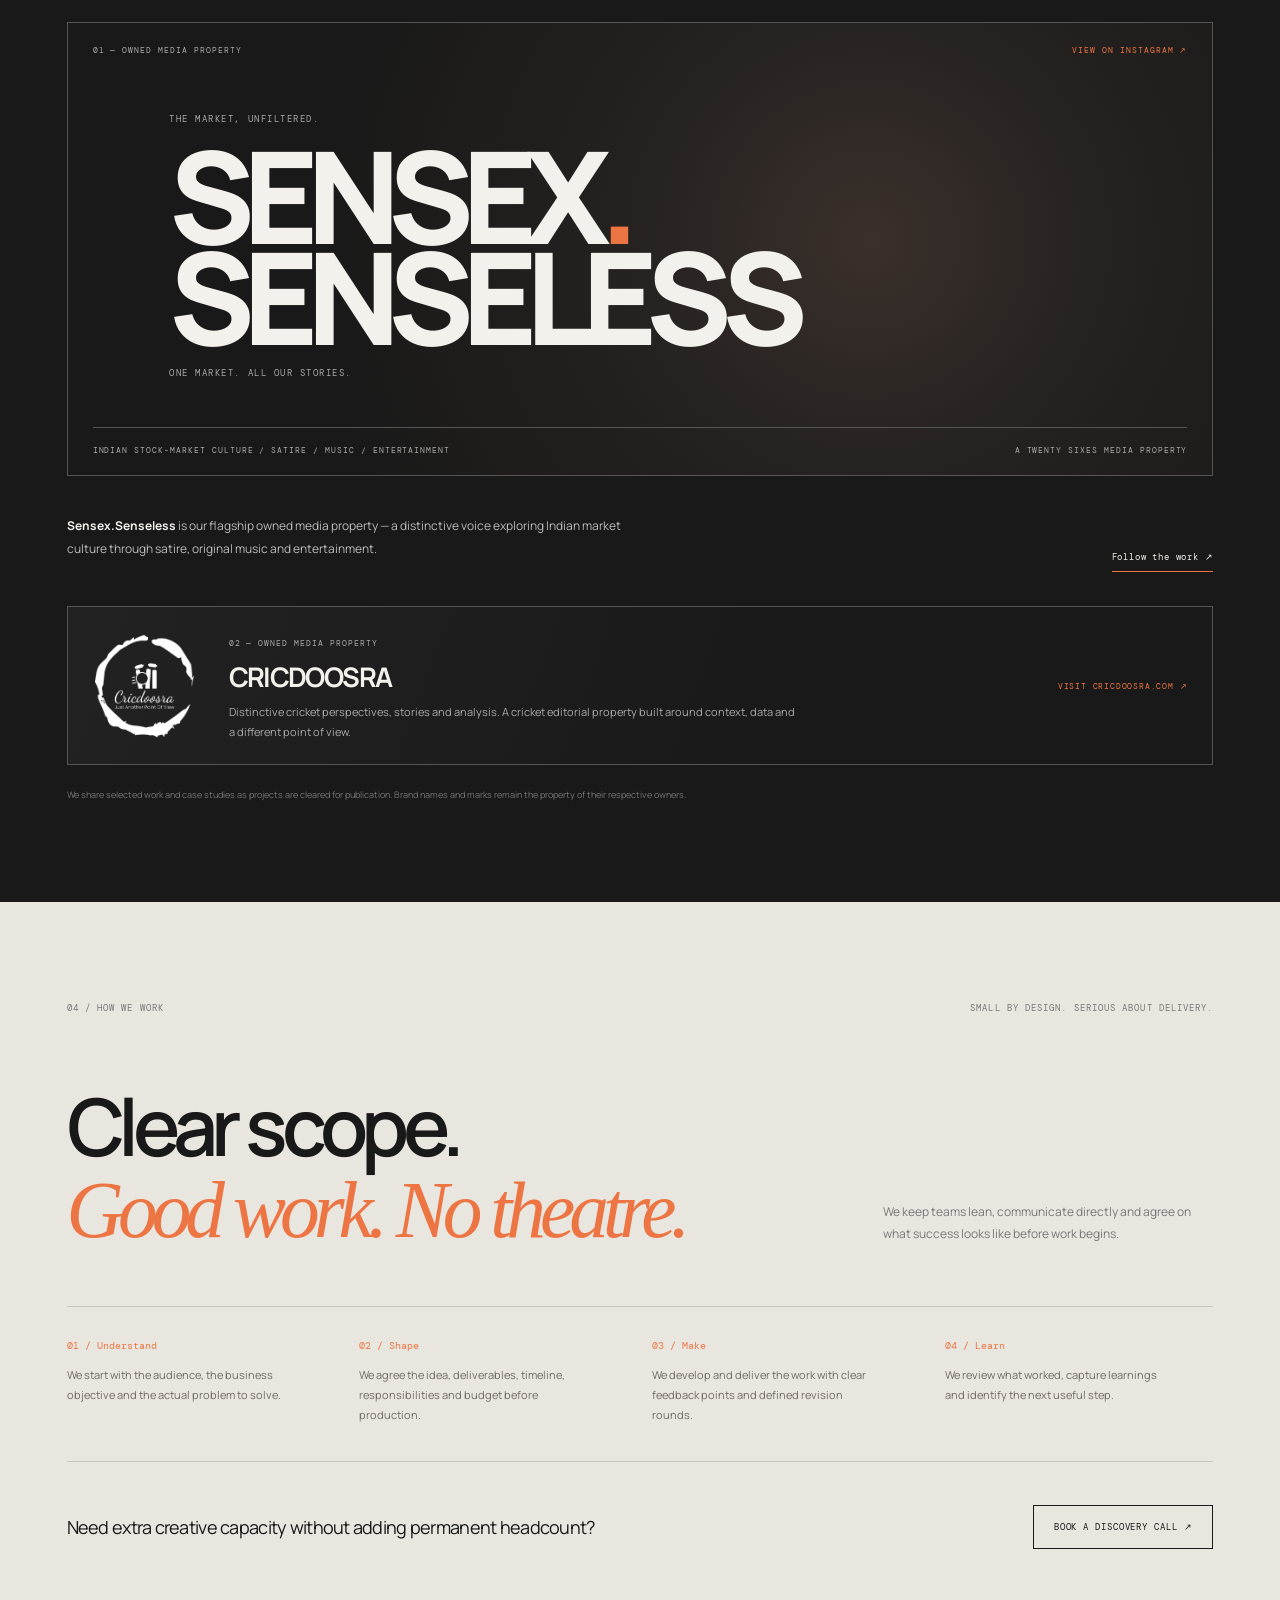
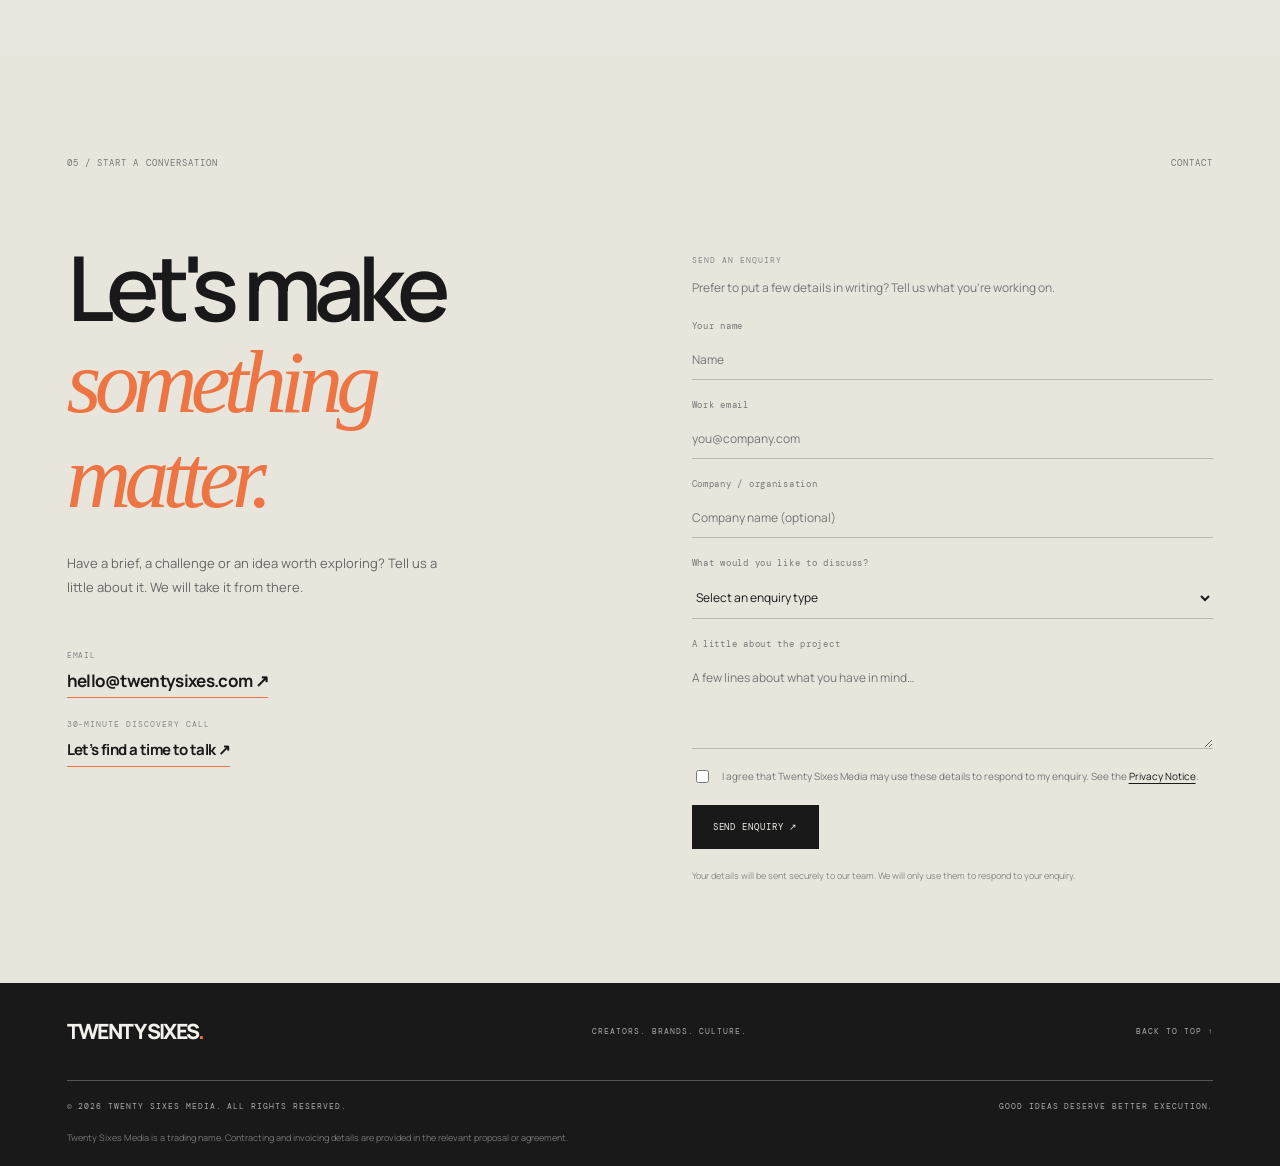
==== commit 034dc5cb: "Add files via upload" ====
--- a/index.html
+++ b/index.html
@@ -30,12 +30,12 @@
   <link href="https://fonts.googleapis.com/css2?family=DM+Mono:wght@400;500&family=Manrope:wght@400;500;600;700;800&display=swap" rel="stylesheet">
   <link rel="stylesheet" href="styles.css">
 </head>
-<body>
+<body id="top">
   <div class="topline"><span>CREATIVE &amp; CONTENT STUDIO</span><span>INDIA · WORKING EVERYWHERE ↗︎</span></div>
   <header class="site-header">
     <a class="brand-lockup" href="/" aria-label="Twenty Sixes Media home"><img src="assets/twentysixes-direction03.svg" alt="Twenty Sixes Media"></a>
     <button class="menu" aria-label="Open navigation" aria-expanded="false">☰</button>
-    <nav aria-label="Main navigation"><a href="#studio">Studio</a><a href="#services">What we do</a><a href="#work">Our work</a><a href="#approach">Approach</a><a href="#contact">Contact</a><a class="navcta" href="https://calendly.com/pk-twentysixes/30min" target="_blank" rel="noopener noreferrer">Book a discovery call ↗︎</a></nav>
+    <nav aria-label="Main navigation"><a href="#studio">Studio</a><a href="#services">What we do</a><a href="#work">Our work</a><a href="#approach">Approach</a><a href="founder/index.html">Founder</a><a href="#contact">Contact</a><a class="navcta" href="https://calendly.com/pk-twentysixes/30min" target="_blank" rel="noopener noreferrer">Book a discovery call ↗︎</a></nav>
   </header>
   <main id="home">
     <section class="hero">
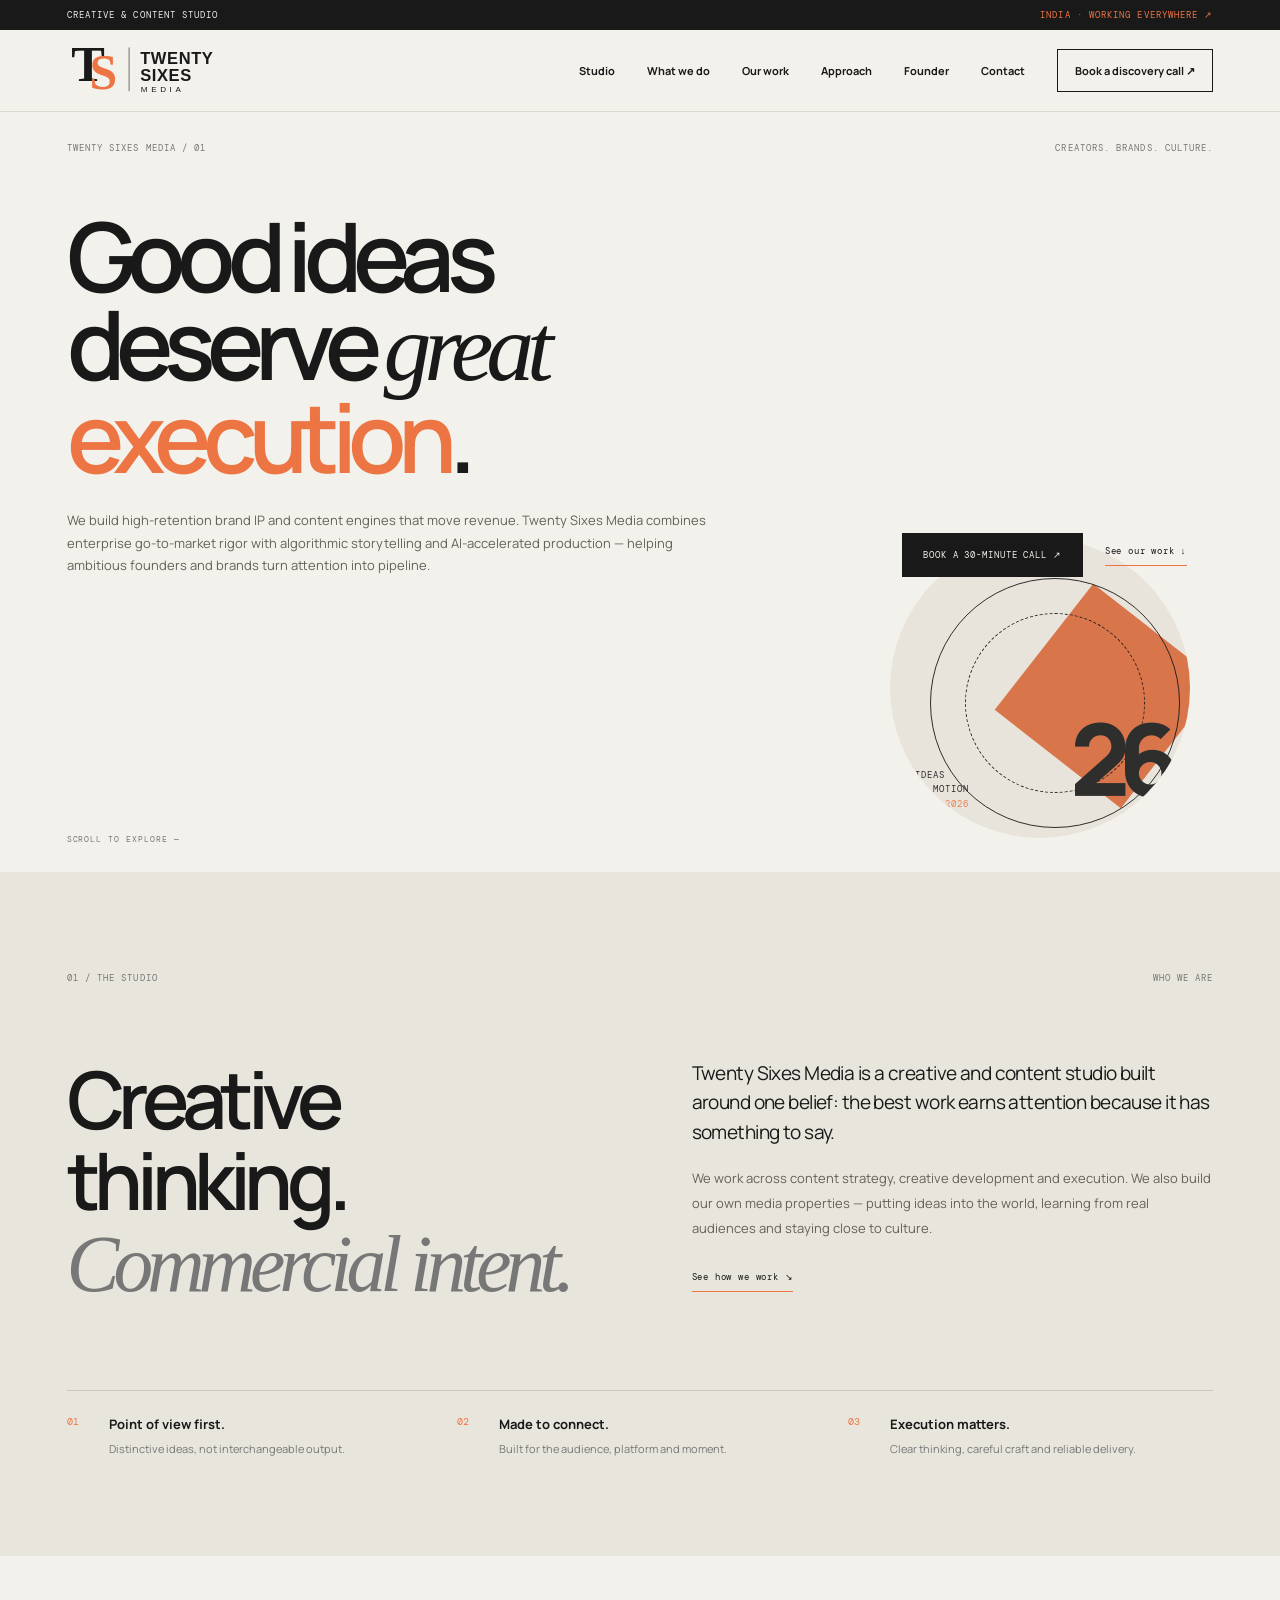
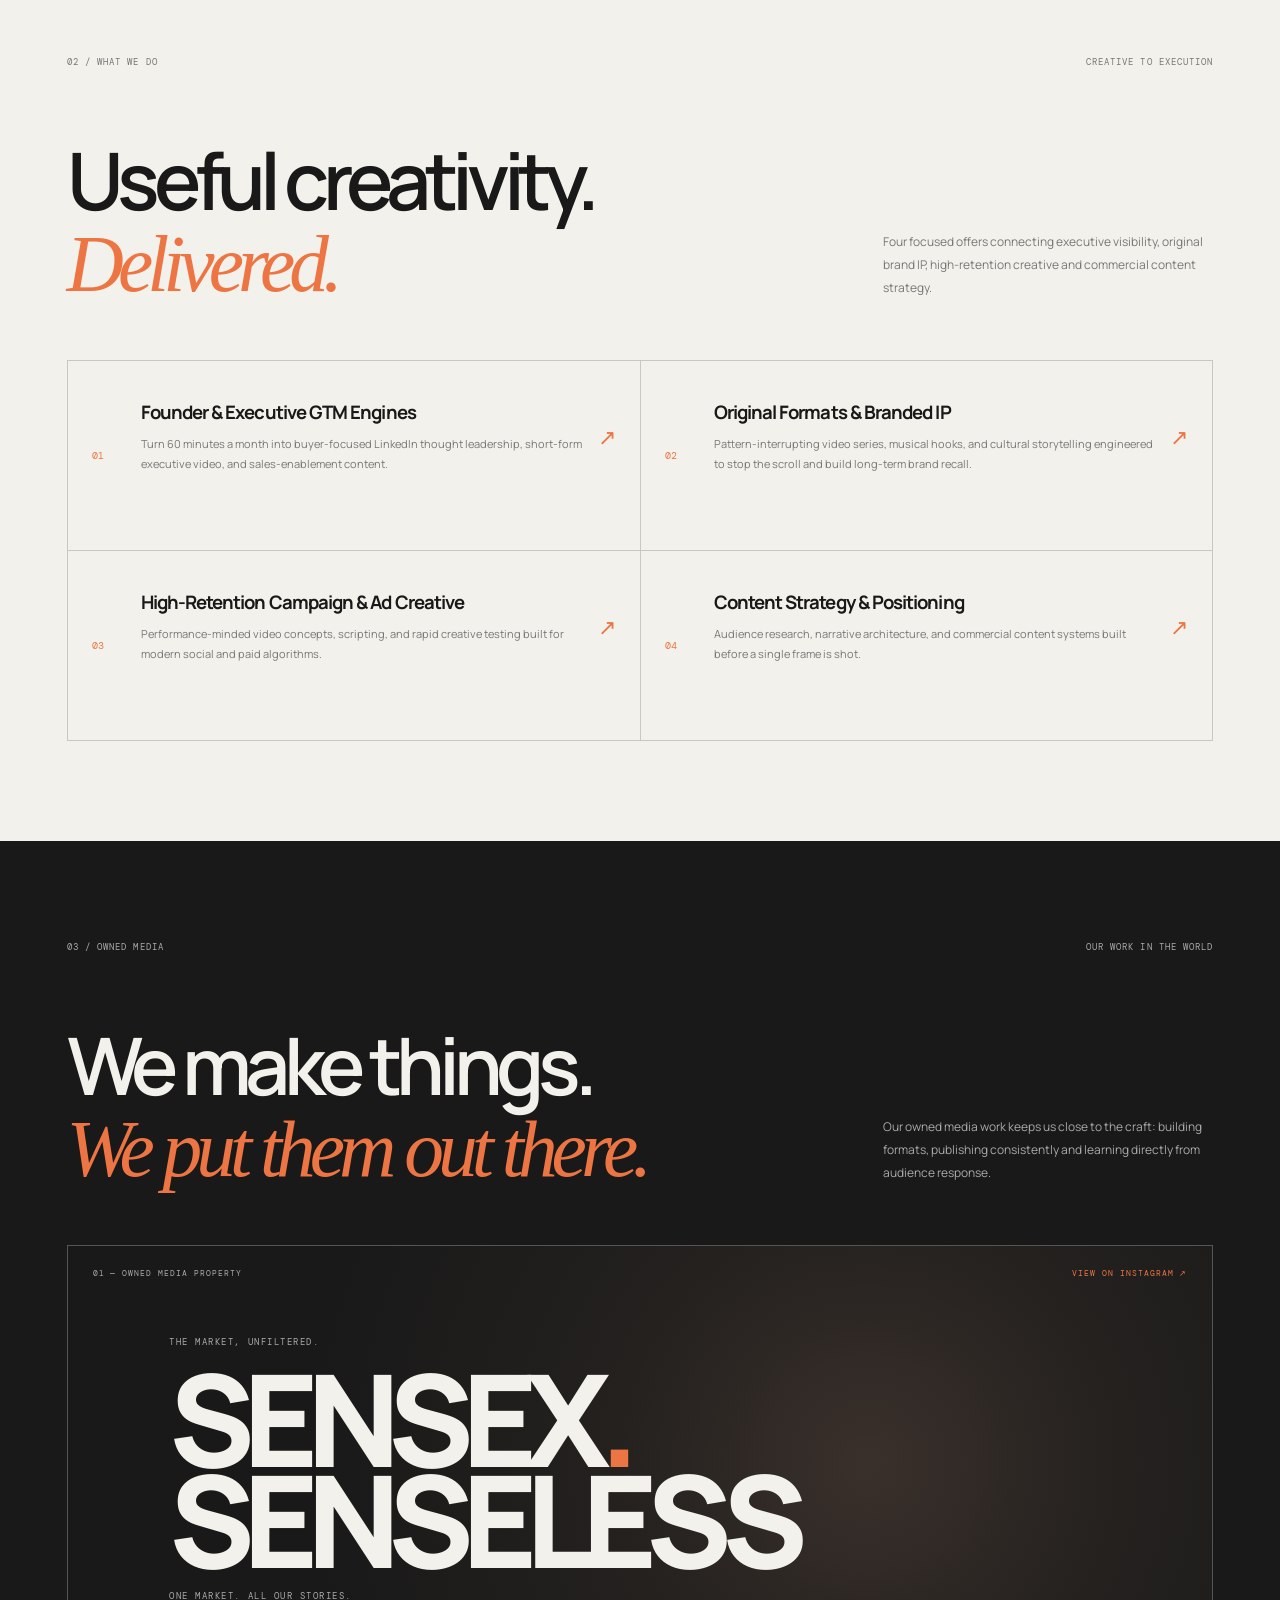
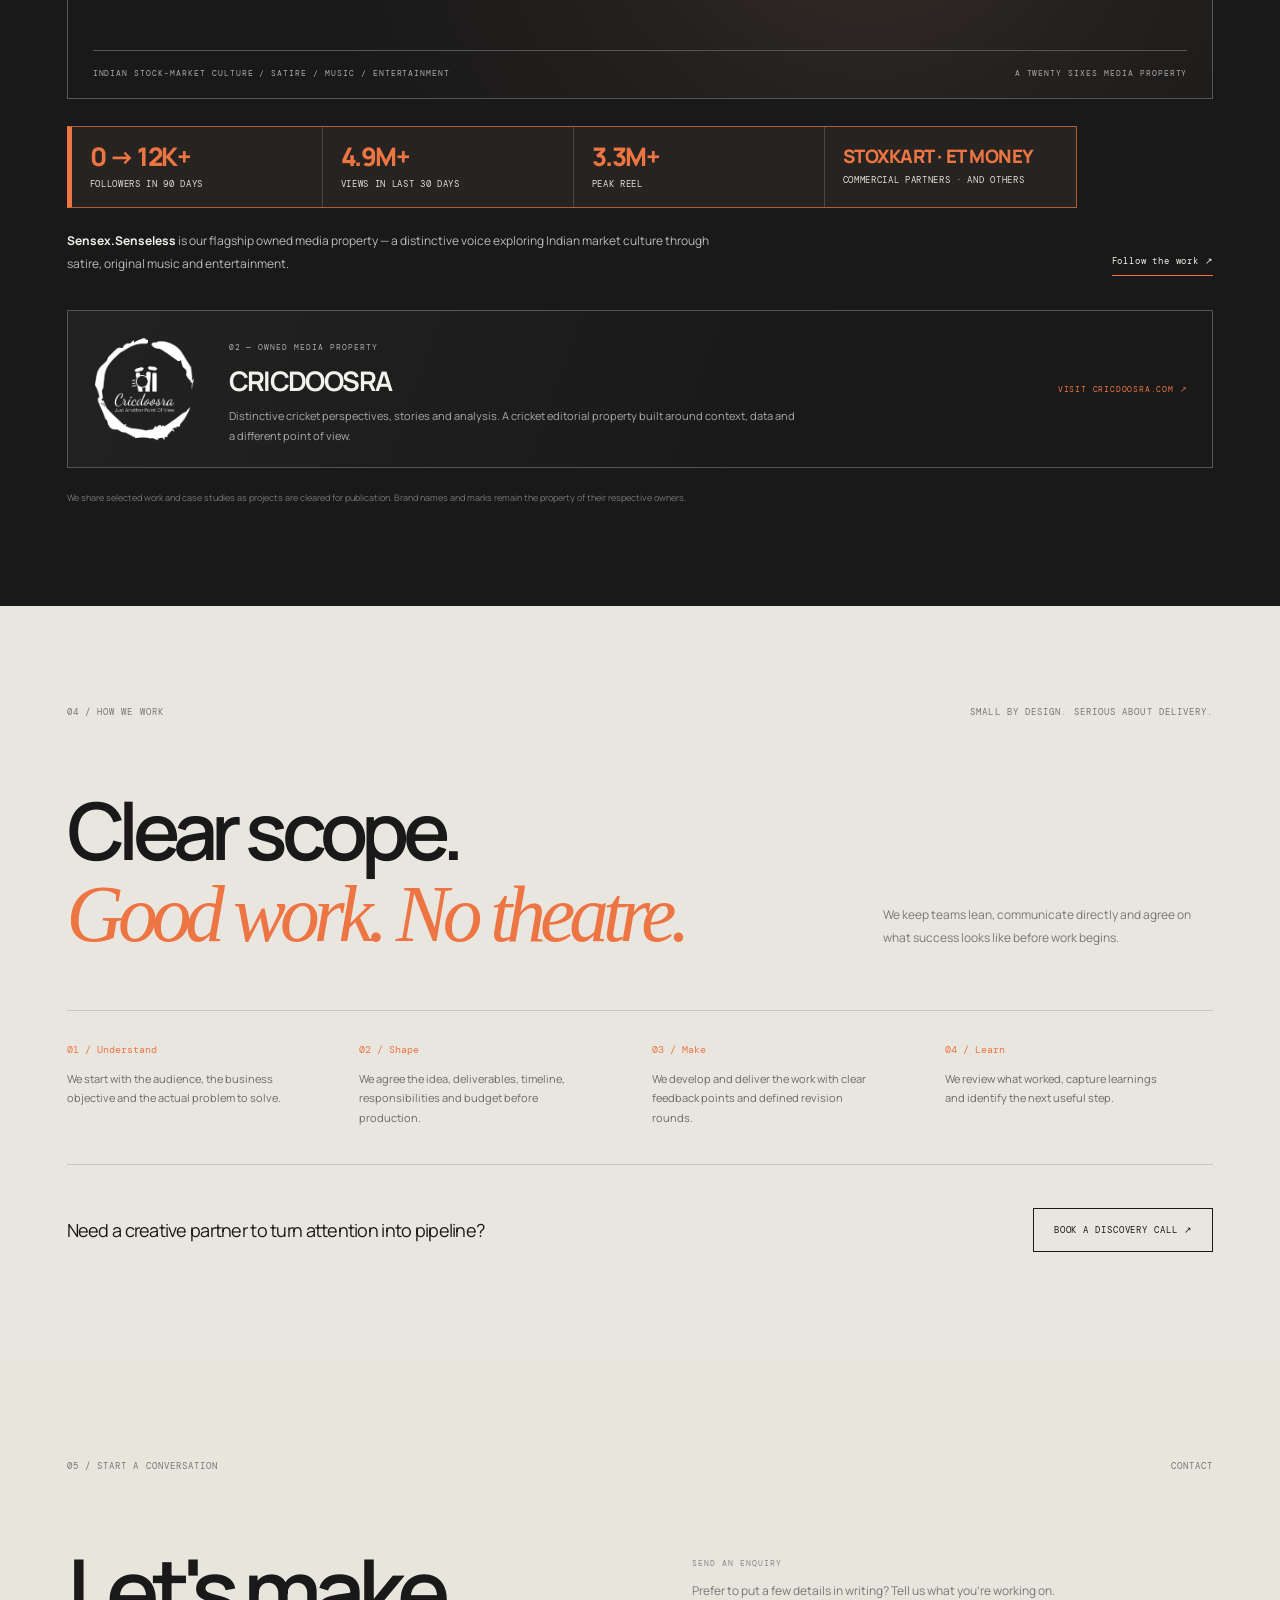
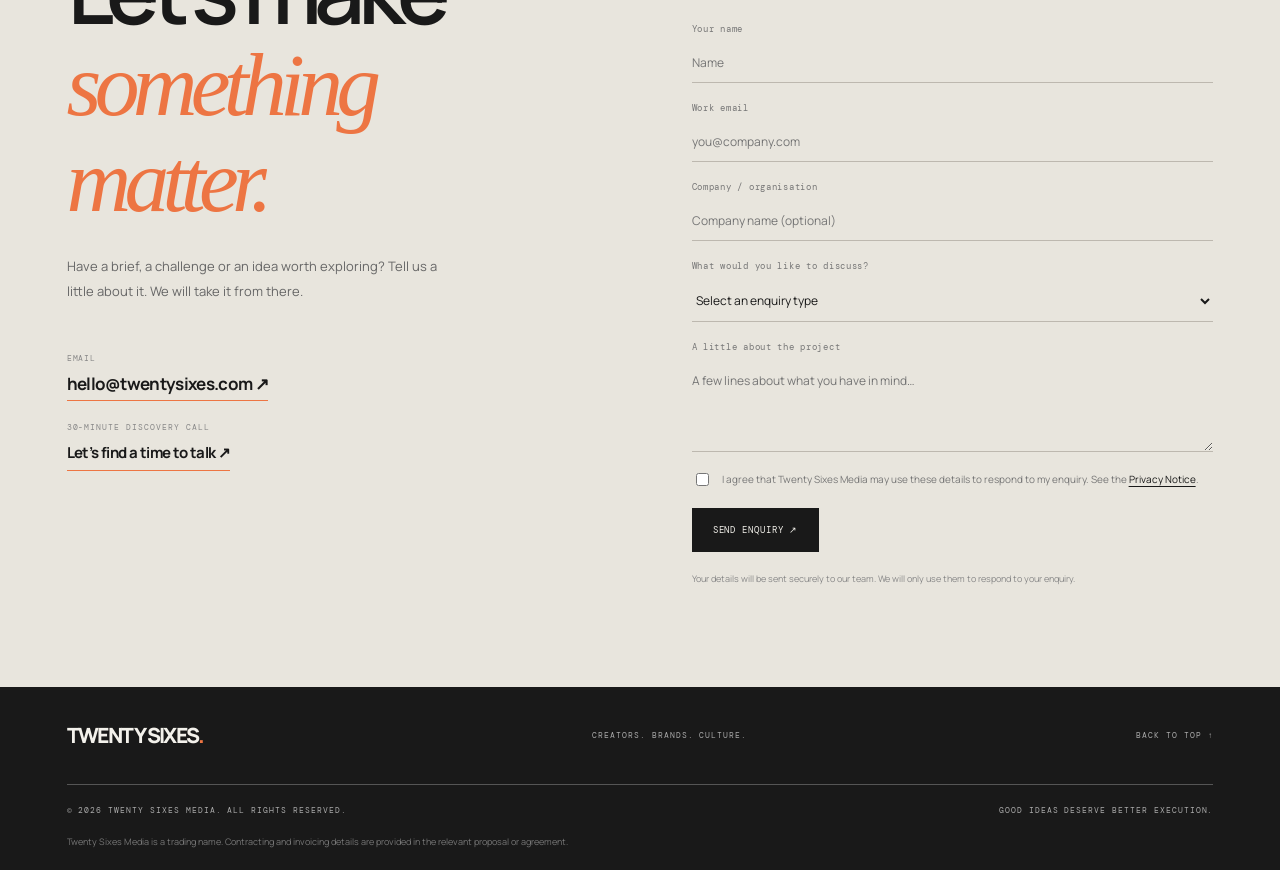
==== commit 1230652c: "Add files via upload" ====
--- a/index.html
+++ b/index.html
@@ -2,7 +2,7 @@
 <html lang="en">
 <head>
   <meta charset="utf-8"><meta name="viewport" content="width=device-width, initial-scale=1">
-  <meta name="description" content="Twenty Sixes Media helps brands stand out through creative strategy, distinctive ideas, content and storytelling. We turn the right stories into content and campaigns built to connect with audiences.">
+  <meta name="description" content="Twenty Sixes Media combines commercial strategy, cultural attention, algorithmic storytelling and AI-accelerated production to build high-retention brand IP and content engines that move revenue.">
   <meta name="theme-color" content="#f3f1eb">
   <link rel="canonical" href="https://twentysixes.com/">
   <meta property="og:locale" content="en_IN">
@@ -10,7 +10,7 @@
   <meta property="og:site_name" content="Twenty Sixes Media">
   <meta property="og:url" content="https://twentysixes.com/">
   <meta property="og:title" content="Twenty Sixes Media — Creators. Brands. Culture.">
-  <meta property="og:description" content="We help brands find the stories, ideas and creative direction that set them apart — then turn them into content and campaigns.">
+  <meta property="og:description" content="Commercial strategy. Cultural attention. High-retention brand IP and content engines built to turn attention into pipeline.">
   <meta property="og:image" content="https://twentysixes.com/assets/twentysixes-whatsapp-preview.jpg?v=122">
   <meta property="og:image:secure_url" content="https://twentysixes.com/assets/twentysixes-whatsapp-preview.jpg?v=122">
   <meta property="og:image:type" content="image/jpeg">
@@ -19,7 +19,7 @@
   <meta property="og:image:alt" content="Twenty Sixes Media — Creative & Content Studio. Creators. Brands. Culture.">
   <meta name="twitter:card" content="summary_large_image">
   <meta name="twitter:title" content="Twenty Sixes Media — Creators. Brands. Culture.">
-  <meta name="twitter:description" content="We help brands find the stories, ideas and creative direction that set them apart — then turn them into content and campaigns.">
+  <meta name="twitter:description" content="Commercial strategy. Cultural attention. High-retention brand IP and content engines built to turn attention into pipeline.">
   <meta name="twitter:image" content="https://twentysixes.com/assets/twentysixes-whatsapp-preview.jpg?v=122">
   <title>Twenty Sixes Media — Creators. Brands. Culture.</title>
   <link rel="icon" href="assets/favicon.svg" type="image/svg+xml">
@@ -41,7 +41,7 @@
     <section class="hero">
       <div class="meta"><span>TWENTY SIXES MEDIA / 01</span><span>CREATORS. BRANDS. CULTURE.</span></div>
       <h1>Good ideas<br>deserve <em>great</em><br><span class="accent-word">execution<span class="period">.</span></span></h1>
-      <div class="hero-bottom"><p>We are a creative and content studio helping brands, founders and agencies turn sharp ideas into content people actually want to spend time with.</p><div class="hero-actions"><a class="button button-dark" href="https://calendly.com/pk-twentysixes/30min" target="_blank" rel="noopener noreferrer">Book a 30-minute call ↗︎</a><a class="text-link" href="#work">See our work ↓</a></div></div>
+      <div class="hero-bottom hero-bottom-positioning"><p>We build high-retention brand IP and content engines that move revenue. Twenty Sixes Media combines enterprise go-to-market rigor with algorithmic storytelling and AI-accelerated production — helping ambitious founders and brands turn attention into pipeline.</p><div class="hero-actions"><a class="button button-dark" href="https://calendly.com/pk-twentysixes/30min" target="_blank" rel="noopener noreferrer">Book a 30-minute call ↗︎</a><a class="text-link" href="#work">See our work ↓</a></div></div>
       <div class="hero-art" aria-hidden="true"><div class="orbit orbit-one"></div><div class="orbit orbit-two"></div><div class="art-square"></div><span>26</span><small>IDEAS<br>IN MOTION<br><i>EST. 2026</i></small></div>
       <div class="scroll-note">SCROLL TO EXPLORE —</div>
     </section>
@@ -54,15 +54,14 @@
 
     <section class="services section-pad" id="services">
       <div class="eyebrow"><span>02 / WHAT WE DO</span><span>CREATIVE TO EXECUTION</span></div>
-      <div class="section-heading"><h2>Useful creativity.<br><em>Delivered.</em></h2><p>Flexible support for teams that need stronger ideas, more content capacity or a creative partner who can take work from brief to finished asset.</p></div>
+      <div class="section-heading"><h2>Useful creativity.<br><em>Delivered.</em></h2><p>Four focused offers connecting executive visibility, original brand IP, high-retention creative and commercial content strategy.</p></div>
       <div class="service-list" aria-label="Explore our services">
-        <article class="service-trigger" role="button" tabindex="0" data-service="strategy" aria-haspopup="dialog" aria-label="Explore Content strategy and creative"><i>01</i><div><h3>Content strategy &amp; creative</h3><p>Content direction, audience and format research, creative concepts, scripting, calendars and campaign thinking.</p></div><span aria-hidden="true">↗︎</span></article>
-        <article class="service-trigger" role="button" tabindex="0" data-service="founder" aria-haspopup="dialog" aria-label="Explore Founder and executive content"><i>02</i><div><h3>Founder &amp; executive content</h3><p>Founder-led content programmes: positioning, thought leadership, short-form scripts, editorial planning and repurposing.</p></div><span aria-hidden="true">↗︎</span></article>
-        <article class="service-trigger" role="button" tabindex="0" data-service="white-label" aria-haspopup="dialog" aria-label="Explore White-label content execution"><i>03</i><div><h3>White-label content execution</h3><p>Flexible creative and content support for agencies — from research and scripting to production coordination and platform-ready assets.</p></div><span aria-hidden="true">↗︎</span></article>
-        <article class="service-trigger" role="button" tabindex="0" data-service="campaigns" aria-haspopup="dialog" aria-label="Explore Brand campaigns and creator-led ideas"><i>04</i><div><h3>Brand campaigns &amp; creator-led ideas</h3><p>Campaign concepts, branded entertainment and creator collaborations designed around a clear audience idea.</p></div><span aria-hidden="true">↗︎</span></article>
-        <article class="service-trigger" role="button" tabindex="0" data-service="ip" aria-haspopup="dialog" aria-label="Explore Original formats and media IP"><i>05</i><div><h3>Original formats &amp; media IP</h3><p>Developing original content formats, music-led ideas and owned media properties with a distinct identity.</p></div><span aria-hidden="true">↗︎</span></article>
+        <article class="service-trigger" role="button" tabindex="0" data-service="founder" aria-haspopup="dialog" aria-label="Explore Founder and Executive GTM Engines"><i>01</i><div><h3>Founder &amp; Executive GTM Engines</h3><p>Turn 60 minutes a month into buyer-focused LinkedIn thought leadership, short-form executive video, and sales-enablement content.</p></div><span aria-hidden="true">↗︎</span></article>
+        <article class="service-trigger" role="button" tabindex="0" data-service="ip" aria-haspopup="dialog" aria-label="Explore Original Formats and Branded IP"><i>02</i><div><h3>Original Formats &amp; Branded IP</h3><p>Pattern-interrupting video series, musical hooks, and cultural storytelling engineered to stop the scroll and build long-term brand recall.</p></div><span aria-hidden="true">↗︎</span></article>
+        <article class="service-trigger" role="button" tabindex="0" data-service="campaigns" aria-haspopup="dialog" aria-label="Explore High-Retention Campaign and Ad Creative"><i>03</i><div><h3>High-Retention Campaign &amp; Ad Creative</h3><p>Performance-minded video concepts, scripting, and rapid creative testing built for modern social and paid algorithms.</p></div><span aria-hidden="true">↗︎</span></article>
+        <article class="service-trigger" role="button" tabindex="0" data-service="strategy" aria-haspopup="dialog" aria-label="Explore Content Strategy and Positioning"><i>04</i><div><h3>Content Strategy &amp; Positioning</h3><p>Audience research, narrative architecture, and commercial content systems built before a single frame is shot.</p></div><span aria-hidden="true">↗︎</span></article>
       </div>
-      <p class="service-note">Engagements can be scoped as a paid pilot, a defined project or an ongoing monthly partnership. Creator fees, media spend and third-party production budgets are scoped separately.</p>
+      
       <div class="service-dialog" id="service-dialog" aria-hidden="true">
         <div class="service-dialog-backdrop" data-close-dialog></div>
         <section class="service-dialog-panel" role="dialog" aria-modal="true" aria-labelledby="dialog-title" aria-describedby="dialog-intro" tabindex="-1">
@@ -84,7 +83,12 @@
         <div class="sensex-lockup"><small>THE MARKET, UNFILTERED.</small><strong>SENSEX<span>.</span><br>SENSELESS</strong><small>ONE MARKET. ALL OUR STORIES.</small></div>
         <div class="card-bottom"><span>INDIAN STOCK-MARKET CULTURE / SATIRE / MUSIC / ENTERTAINMENT</span><span>A TWENTY SIXES MEDIA PROPERTY</span></div>
       </a>
-      <div class="work-foot"><p><strong>Sensex.Senseless</strong> is our flagship owned media property — a distinctive voice exploring Indian market culture through satire, original music and entertainment.</p><a class="text-link light-link" href="https://www.instagram.com/sensex.senseless/" target="_blank" rel="noopener noreferrer">Follow the work ↗︎</a></div>
+      <div class="work-foot"><div class="work-foot-copy"><div class="sensex-proof-panel" aria-label="Sensex.Senseless audience and commercial proof">
+          <div class="sensex-proof-item"><strong>0 → 12K+</strong><span>FOLLOWERS IN 90 DAYS</span></div>
+          <div class="sensex-proof-item"><strong>4.9M+</strong><span>VIEWS IN LAST 30 DAYS</span></div>
+          <div class="sensex-proof-item"><strong>3.3M+</strong><span>PEAK REEL</span></div>
+          <div class="sensex-proof-item sensex-partners"><strong>STOXKART · ET MONEY</strong><span>COMMERCIAL PARTNERS · AND OTHERS</span></div>
+        </div><p><strong>Sensex.Senseless</strong> is our flagship owned media property — a distinctive voice exploring Indian market culture through satire, original music and entertainment.</p></div><a class="text-link light-link" href="https://www.instagram.com/sensex.senseless/" target="_blank" rel="noopener noreferrer">Follow the work ↗︎</a></div>
       <a class="cricdoosra-card" href="https://cricdoosra.com/" target="_blank" rel="noopener noreferrer" aria-label="Explore CricDoosra website"><div class="cricdoosra-mark"><img src="assets/cricdoosra-logo.png" alt="CricDoosra — Just Another Point Of View"></div><div class="cricdoosra-copy"><small>02 — OWNED MEDIA PROPERTY</small><h3>CRICDOOSRA</h3><p>Distinctive cricket perspectives, stories and analysis. A cricket editorial property built around context, data and a different point of view.</p></div><div class="cricdoosra-link">VISIT CRICDOOSRA.COM ↗︎</div></a>
       <p class="portfolio-note">We share selected work and case studies as projects are cleared for publication. Brand names and marks remain the property of their respective owners.</p>
     </section>
@@ -93,7 +97,7 @@
       <div class="eyebrow"><span>04 / HOW WE WORK</span><span>SMALL BY DESIGN. SERIOUS ABOUT DELIVERY.</span></div>
       <div class="section-heading"><h2>Clear scope.<br><em>Good work. No theatre.</em></h2><p>We keep teams lean, communicate directly and agree on what success looks like before work begins.</p></div>
       <div class="approach-grid"><div><b>01 / Understand</b><p>We start with the audience, the business objective and the actual problem to solve.</p></div><div><b>02 / Shape</b><p>We agree the idea, deliverables, timeline, responsibilities and budget before production.</p></div><div><b>03 / Make</b><p>We develop and deliver the work with clear feedback points and defined revision rounds.</p></div><div><b>04 / Learn</b><p>We review what worked, capture learnings and identify the next useful step.</p></div></div>
-      <div class="callout"><p>Need extra creative capacity without adding permanent headcount?</p><a class="button button-outline" href="https://calendly.com/pk-twentysixes/30min" target="_blank" rel="noopener noreferrer">Book a discovery call ↗︎</a></div>
+      <div class="callout"><p>Need a creative partner to turn attention into pipeline?</p><a class="button button-outline" href="https://calendly.com/pk-twentysixes/30min" target="_blank" rel="noopener noreferrer">Book a discovery call ↗︎</a></div>
     </section>
 
     <section class="contact section-pad" id="contact">
@@ -103,7 +107,7 @@
           <label>Your name<input name="name" autocomplete="name" placeholder="Name" required></label>
           <label>Work email<input name="email" type="email" autocomplete="email" placeholder="you@company.com" required></label>
           <label>Company / organisation<input name="company" autocomplete="organization" placeholder="Company name (optional)"></label>
-          <label>What would you like to discuss?<select name="enquiry" required><option value="" disabled selected>Select an enquiry type</option><option>White-label agency partnership</option><option>Founder / executive content</option><option>Content strategy &amp; audit</option><option>Brand campaign / creative execution</option><option>Creator campaign management</option><option>Content repurposing</option><option>Original formats / media IP</option><option>Something else</option></select></label>
+          <label>What would you like to discuss?<select name="enquiry" required><option value="" disabled selected>Select an enquiry type</option><option>Founder &amp; Executive GTM Engine</option><option>Original Format / Branded Video IP</option><option>Campaign &amp; High-Retention Ad Creative</option><option>Content Strategy &amp; Positioning</option><option>Collaboration / Brand Sponsorship with Sensex.Senseless</option></select></label>
           <label>A little about the project<textarea name="message" rows="4" placeholder="A few lines about what you have in mind…" required></textarea></label>
           <label class="consent"><input type="checkbox" name="consent" value="Agreed" required><span>I agree that Twenty Sixes Media may use these details to respond to my enquiry. See the <a href="privacy.html">Privacy Notice</a>.</span></label>
           <input type="text" name="_gotcha" class="hp-field" tabindex="-1" autocomplete="off" aria-hidden="true"><input type="hidden" name="_subject" value="New website enquiry — Twenty Sixes Media"><button class="button button-dark" type="submit">Send enquiry ↗︎</button>
--- a/styles.css
+++ b/styles.css
@@ -232,3 +232,141 @@
 /* Footer statement: intentionally matches the existing small footer utility type */
 .footer-statement{font:8px 'DM Mono',monospace;letter-spacing:.12em;color:#aaa;text-transform:uppercase;text-align:right}
 @media(max-width:600px){.footer-bottom{gap:14px;align-items:flex-start;flex-wrap:wrap}.footer-statement{max-width:48%;line-height:1.7}}
+
+
+/* Version 133 — commercial positioning, four-offer grid and owned-media proof */
+.hero h1 { max-width: 1280px; font-size: clamp(48px, 6.1vw, 100px); letter-spacing: -.075em; }
+.hero-bottom-positioning { max-width: 1120px; align-items: flex-end; }
+.hero-bottom-positioning p { max-width: 650px; }
+.service-list { display:grid; grid-template-columns:repeat(2,minmax(0,1fr)); border-top:1px solid var(--line); border-left:1px solid var(--line); }
+.service-list article { grid-template-columns:34px minmax(0,1fr) 18px; gap:15px; padding:30px 24px; min-height:190px; border-right:1px solid var(--line); border-bottom:1px solid var(--line); }
+.service-list article:nth-child(odd) { border-right:1px solid var(--line); }
+.service-list article>div { min-width:0; }
+.service-list h3 { font-size:clamp(17px,1.45vw,21px); line-height:1.25; }
+.service-list p { max-width:460px; margin-top:10px; }
+.service-trigger:hover,.service-trigger:focus-visible { padding-left:30px; padding-right:18px; }
+.work-foot { align-items:flex-end; }
+.work-foot-copy { flex:1; min-width:0; }
+.work-foot-copy>p { margin:0; }
+.work-foot-copy .sensex-proof-line { color:var(--orange); font:9px/1.8 'DM Mono',monospace; letter-spacing:.075em; margin-bottom:10px; max-width:100%; }
+.work-foot-copy>p:not(.sensex-proof-line) { max-width:650px; }
+@media(max-width:850px) {
+  .hero h1 { max-width:100%; font-size:clamp(48px,7vw,82px); }
+  .hero-bottom-positioning { max-width:100%; }
+  .hero-bottom-positioning p { max-width:570px; }
+  .service-list article { grid-template-columns:28px minmax(0,1fr) 16px; padding:25px 18px; }
+}
+@media(max-width:650px) {
+  .hero h1 { font-size:clamp(42px,10.5vw,66px); letter-spacing:-.075em; }
+  .hero-bottom-positioning p { max-width:100%; }
+  .service-list { grid-template-columns:1fr; }
+  .service-list article { grid-template-columns:25px minmax(0,1fr) 14px; min-height:0; padding:22px 15px; border-right:1px solid var(--line); }
+  .service-list article:nth-child(odd) { border-right:1px solid var(--line); }
+  .service-list h3 { font-size:17px; }
+  .service-trigger:hover,.service-trigger:focus-visible { padding-left:20px; padding-right:12px; }
+  .work-foot { display:block; }
+  .work-foot-copy .sensex-proof-line { font-size:8px; line-height:1.9; margin-bottom:12px; }
+}
+
+
+/* Version 134 — sharper homepage proof and editorial hero hierarchy */
+.hero h1 { max-width: 1280px; }
+.hero h1 em { color: var(--ink); }
+.hero h1 .accent-word { display:inline-block; }
+.work-foot-copy .sensex-proof-line {
+  color: var(--orange);
+  font-family: 'DM Mono', monospace;
+  font-size: 11px;
+  font-weight: 700;
+  line-height: 1.9;
+  letter-spacing: .055em;
+  margin: 0 0 14px;
+  max-width: 100%;
+  text-wrap: pretty;
+}
+@media (max-width: 850px) {
+  .hero h1 { max-width:100%; }
+  .work-foot-copy .sensex-proof-line { font-size:10px; }
+}
+@media (max-width: 650px) {
+  .hero h1 { font-size:clamp(42px,10.5vw,66px); }
+  .work-foot-copy .sensex-proof-line { font-size:9px; line-height:1.85; letter-spacing:.035em; }
+}
+
+
+/* Version 135 — restore the original editorial hero and elevate owned-media proof */
+.hero h1 {
+  max-width: 900px;
+  font-size: clamp(58px, 7.5vw, 112px);
+  line-height: .92;
+  letter-spacing: -.09em;
+  font-weight: 600;
+  margin: 58px 0 20px;
+}
+.hero h1 em {
+  font-family: Georgia, serif;
+  font-weight: 400;
+  letter-spacing: -.075em;
+  color: var(--ink);
+}
+.hero h1 .accent-word { display:inline; color:var(--orange); }
+.hero h1 .period { color:var(--ink); }
+
+.sensex-proof-panel {
+  display:grid;
+  grid-template-columns:repeat(4,minmax(0,1fr));
+  gap:0;
+  margin:0 0 22px;
+  border:1px solid rgba(237,117,67,.7);
+  border-left:5px solid var(--orange);
+  background:#262321;
+  color:var(--paper);
+}
+.sensex-proof-item {
+  min-width:0;
+  padding:17px 18px 16px;
+  display:flex;
+  flex-direction:column;
+  justify-content:center;
+  gap:7px;
+  border-right:1px solid rgba(243,241,235,.18);
+}
+.sensex-proof-item:last-child { border-right:0; }
+.sensex-proof-item strong {
+  color:var(--orange);
+  font-size:clamp(18px,2vw,27px);
+  line-height:1.05;
+  letter-spacing:-.055em;
+  font-weight:800;
+  white-space:nowrap;
+}
+.sensex-proof-item span {
+  color:#e2ded6;
+  font:9px/1.5 'DM Mono',monospace;
+  letter-spacing:.075em;
+}
+.sensex-proof-item.sensex-partners strong {
+  font-size:clamp(14px,1.45vw,19px);
+  letter-spacing:-.025em;
+}
+.work-foot-copy .sensex-proof-panel + p { margin-top:0; }
+
+@media (min-width:851px) {
+  .hero h1 { max-width:900px; font-size:clamp(58px,7.5vw,112px); }
+}
+@media (max-width:850px) {
+  .hero h1 { max-width:100%; font-size:clamp(58px,8.5vw,92px); margin-top:66px; }
+  .sensex-proof-panel { grid-template-columns:repeat(2,minmax(0,1fr)); }
+  .sensex-proof-item:nth-child(2) { border-right:0; }
+  .sensex-proof-item:nth-child(-n+2) { border-bottom:1px solid rgba(243,241,235,.18); }
+}
+@media (max-width:650px) {
+  .hero h1 { font-size:clamp(48px,12.3vw,76px); margin:76px 0 20px; letter-spacing:-.085em; }
+  .sensex-proof-item { padding:14px 11px; }
+  .sensex-proof-item strong { font-size:20px; }
+  .sensex-proof-item.sensex-partners strong { font-size:14px; white-space:normal; }
+  .sensex-proof-item span { font-size:8px; }
+}
+@media (max-width:380px) {
+  .hero h1 { font-size:clamp(44px,11.8vw,52px); }
+}
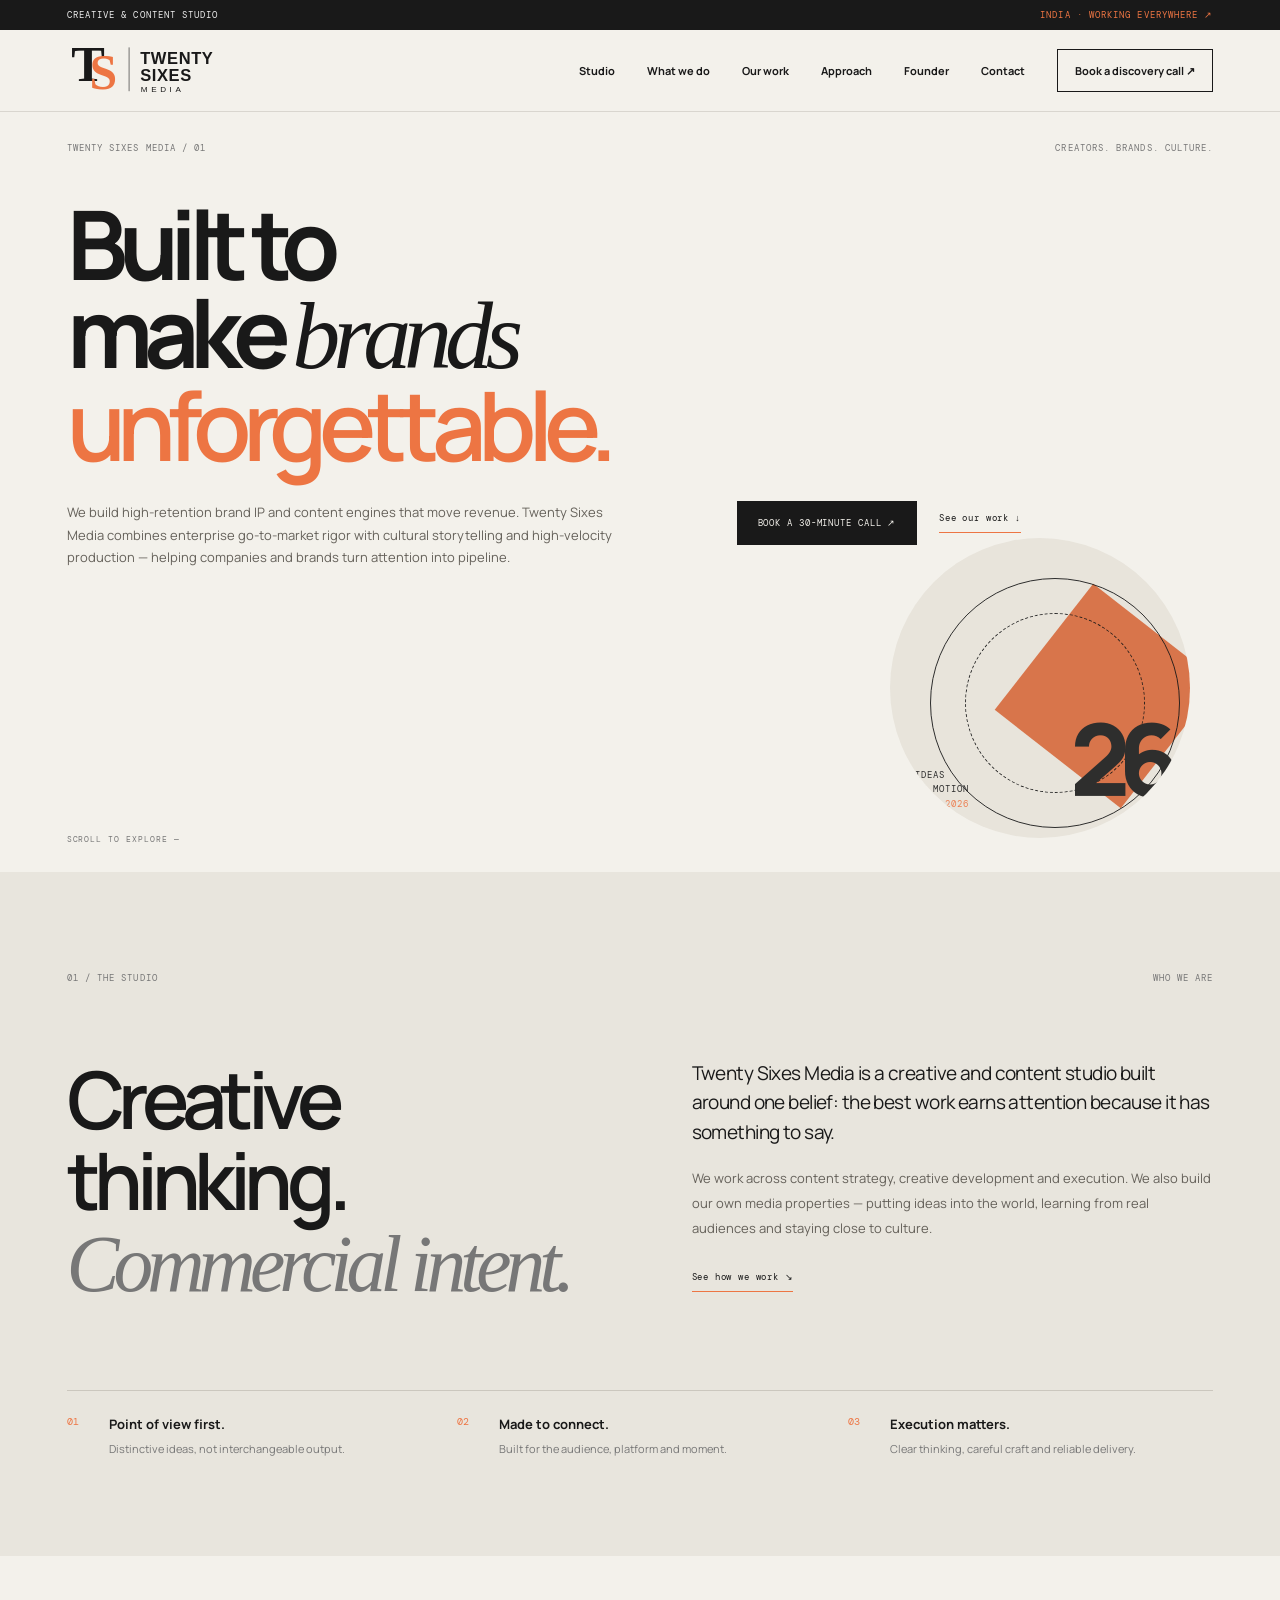
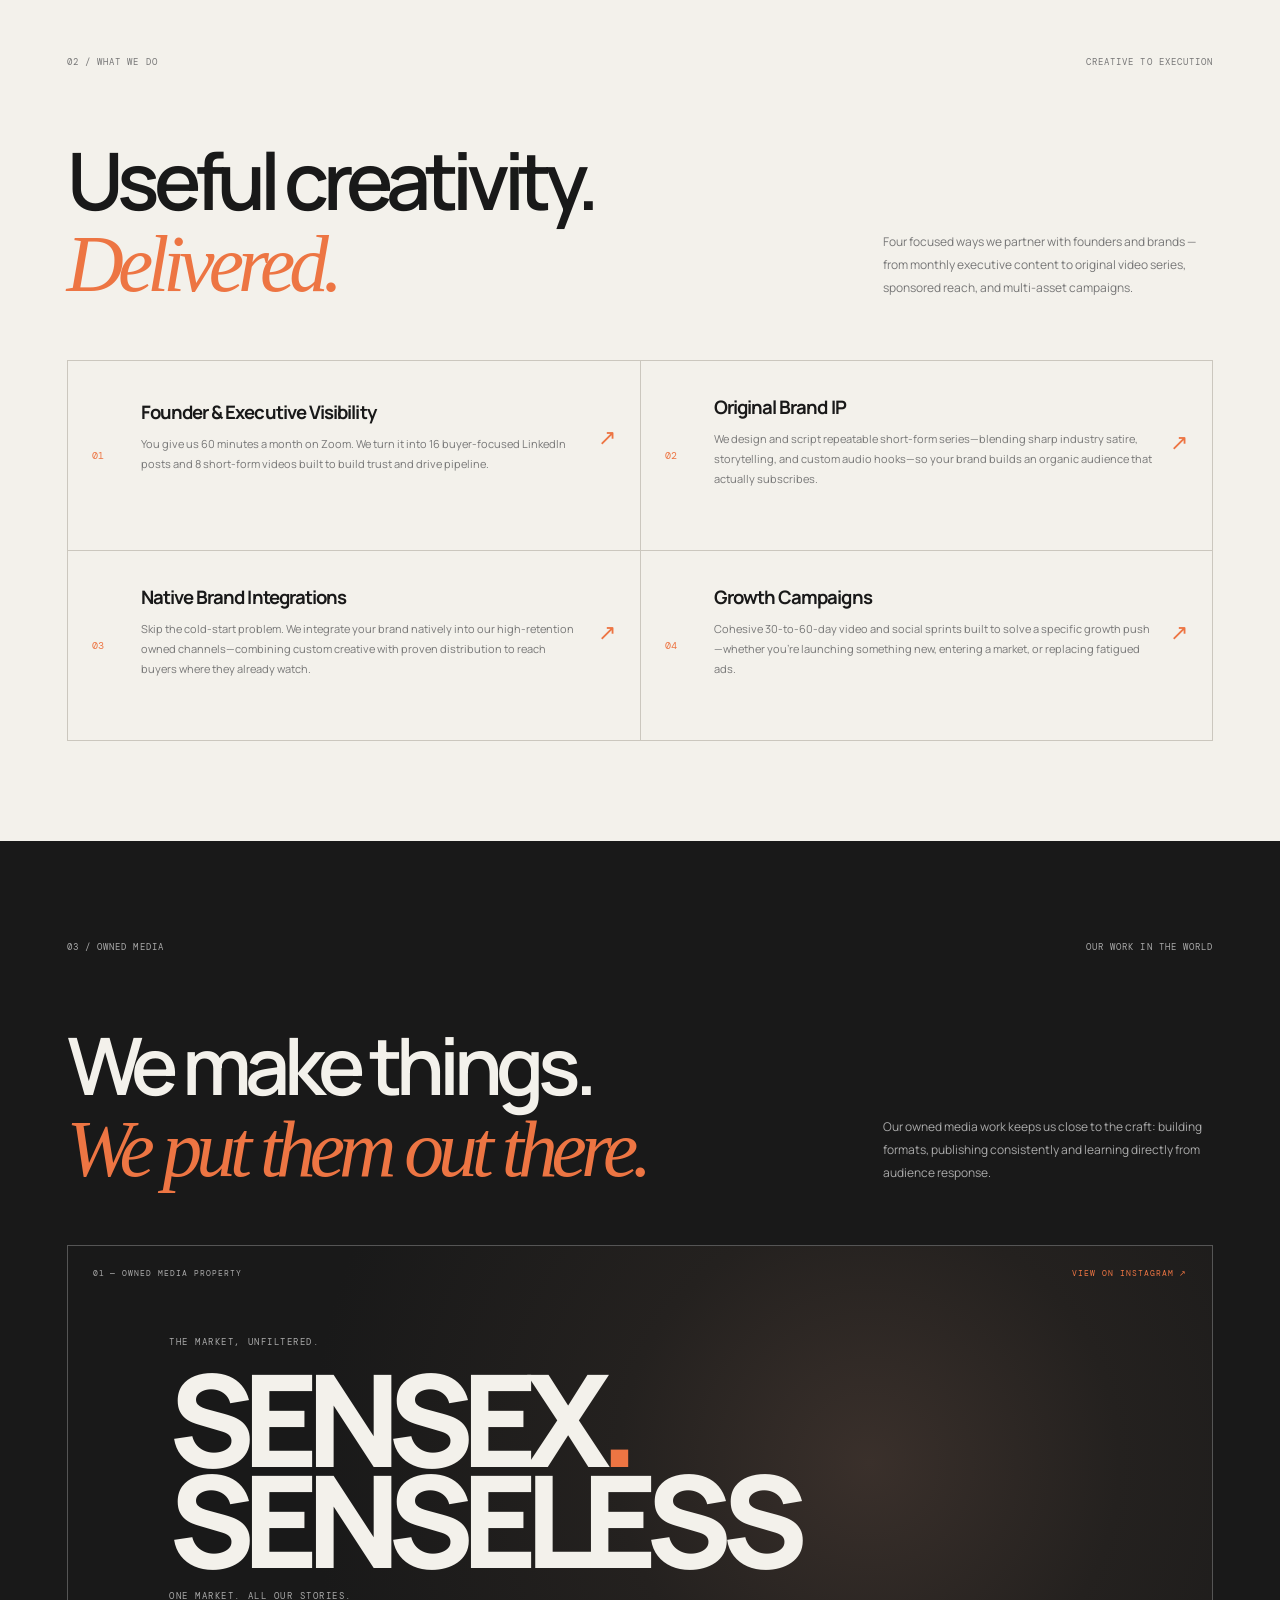
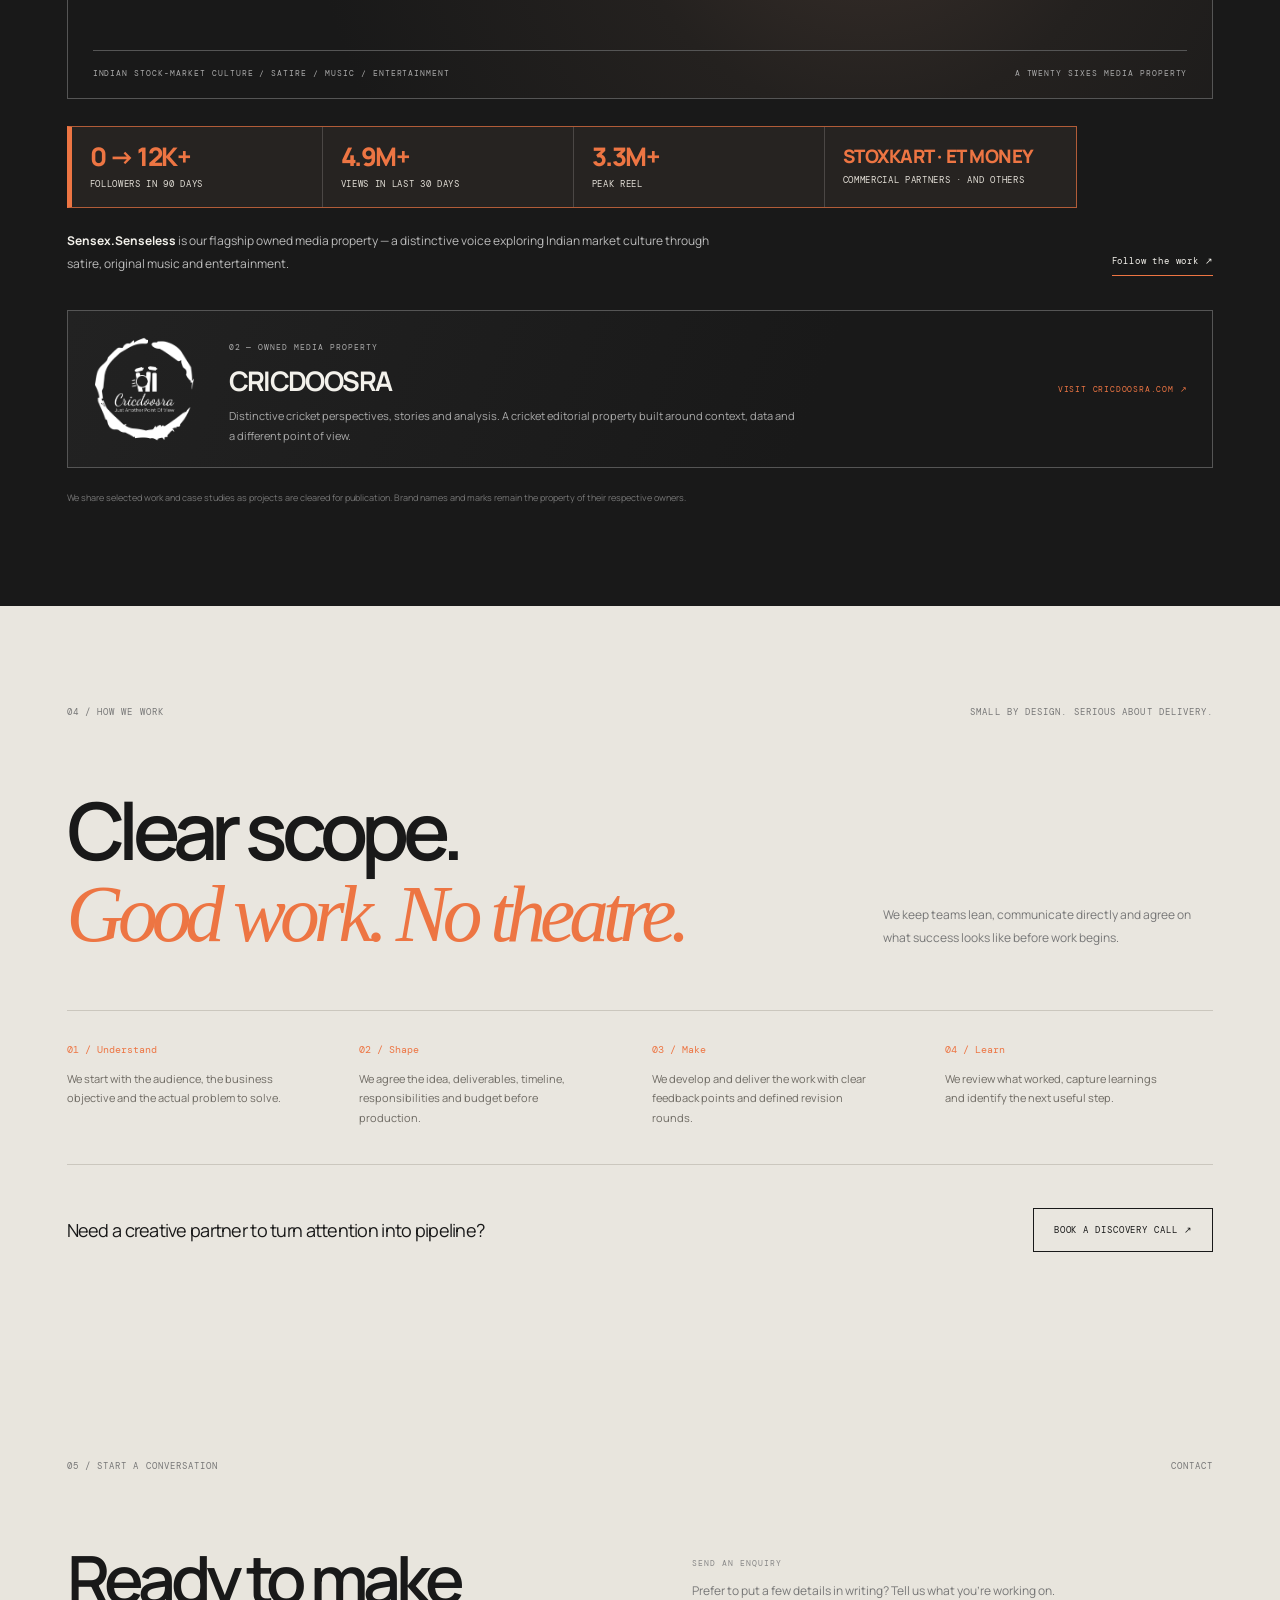
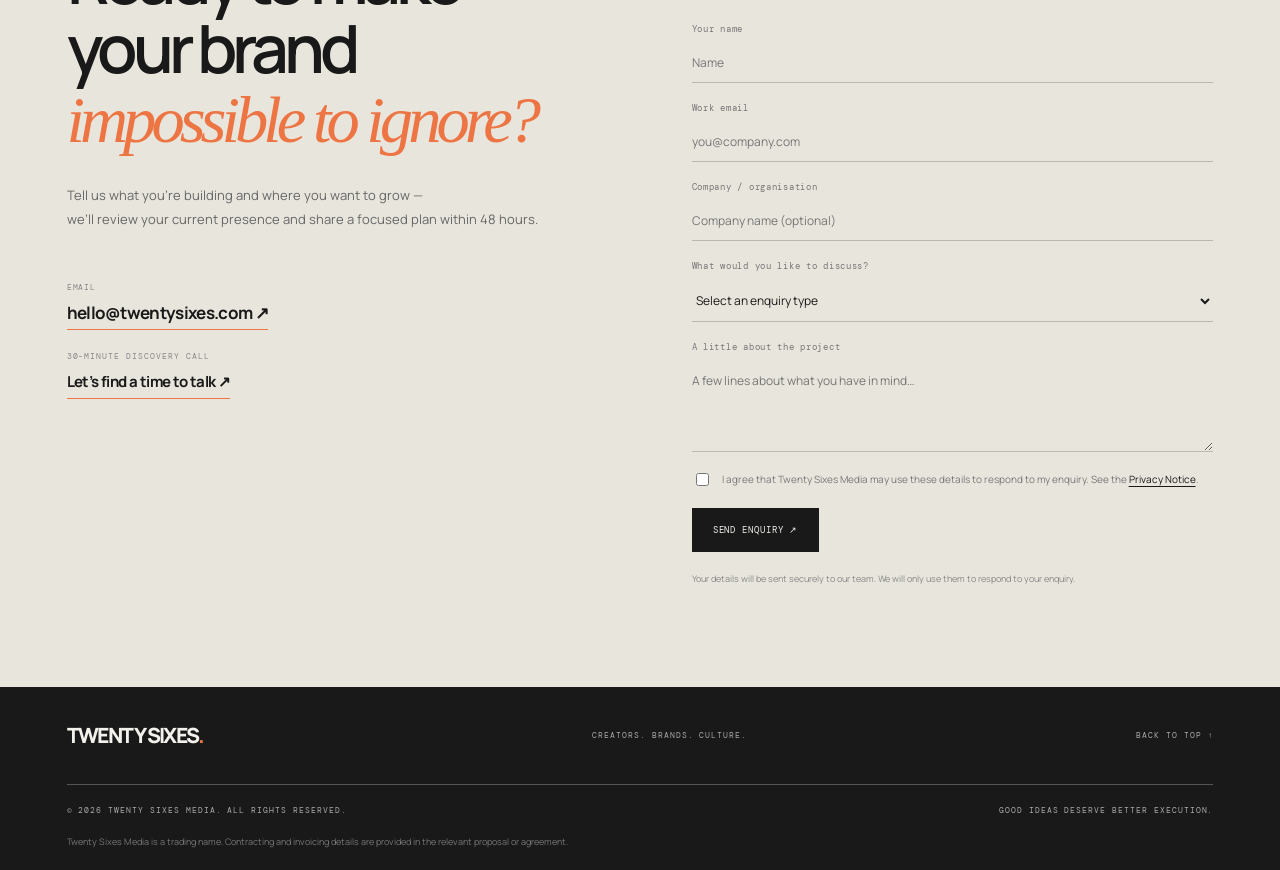
==== commit 5f6e8380: "Add files via upload" ====
--- a/index.html
+++ b/index.html
@@ -40,8 +40,8 @@
   <main id="home">
     <section class="hero">
       <div class="meta"><span>TWENTY SIXES MEDIA / 01</span><span>CREATORS. BRANDS. CULTURE.</span></div>
-      <h1>Good ideas<br>deserve <em>great</em><br><span class="accent-word">execution<span class="period">.</span></span></h1>
-      <div class="hero-bottom hero-bottom-positioning"><p>We build high-retention brand IP and content engines that move revenue. Twenty Sixes Media combines enterprise go-to-market rigor with algorithmic storytelling and AI-accelerated production — helping ambitious founders and brands turn attention into pipeline.</p><div class="hero-actions"><a class="button button-dark" href="https://calendly.com/pk-twentysixes/30min" target="_blank" rel="noopener noreferrer">Book a 30-minute call ↗︎</a><a class="text-link" href="#work">See our work ↓</a></div></div>
+      <h1><strong>Built to</strong><br><strong>make <em>brands</em></strong><br><span class="accent-word">unforgettable.</span></h1>
+      <div class="hero-bottom hero-bottom-positioning"><p>We build high-retention brand IP and content engines that move revenue. Twenty Sixes Media combines enterprise go-to-market rigor with cultural storytelling and high-velocity production — helping companies and brands turn attention into pipeline.</p><div class="hero-actions"><a class="button button-dark" href="https://calendly.com/pk-twentysixes/30min" target="_blank" rel="noopener noreferrer">Book a 30-minute call ↗︎</a><a class="text-link" href="#work">See our work ↓</a></div></div>
       <div class="hero-art" aria-hidden="true"><div class="orbit orbit-one"></div><div class="orbit orbit-two"></div><div class="art-square"></div><span>26</span><small>IDEAS<br>IN MOTION<br><i>EST. 2026</i></small></div>
       <div class="scroll-note">SCROLL TO EXPLORE —</div>
     </section>
@@ -54,12 +54,12 @@
 
     <section class="services section-pad" id="services">
       <div class="eyebrow"><span>02 / WHAT WE DO</span><span>CREATIVE TO EXECUTION</span></div>
-      <div class="section-heading"><h2>Useful creativity.<br><em>Delivered.</em></h2><p>Four focused offers connecting executive visibility, original brand IP, high-retention creative and commercial content strategy.</p></div>
+      <div class="section-heading"><h2>Useful creativity.<br><em>Delivered.</em></h2><p>Four focused ways we partner with founders and brands — from monthly executive content to original video series, sponsored reach, and multi-asset campaigns.</p></div>
       <div class="service-list" aria-label="Explore our services">
-        <article class="service-trigger" role="button" tabindex="0" data-service="founder" aria-haspopup="dialog" aria-label="Explore Founder and Executive GTM Engines"><i>01</i><div><h3>Founder &amp; Executive GTM Engines</h3><p>Turn 60 minutes a month into buyer-focused LinkedIn thought leadership, short-form executive video, and sales-enablement content.</p></div><span aria-hidden="true">↗︎</span></article>
-        <article class="service-trigger" role="button" tabindex="0" data-service="ip" aria-haspopup="dialog" aria-label="Explore Original Formats and Branded IP"><i>02</i><div><h3>Original Formats &amp; Branded IP</h3><p>Pattern-interrupting video series, musical hooks, and cultural storytelling engineered to stop the scroll and build long-term brand recall.</p></div><span aria-hidden="true">↗︎</span></article>
-        <article class="service-trigger" role="button" tabindex="0" data-service="campaigns" aria-haspopup="dialog" aria-label="Explore High-Retention Campaign and Ad Creative"><i>03</i><div><h3>High-Retention Campaign &amp; Ad Creative</h3><p>Performance-minded video concepts, scripting, and rapid creative testing built for modern social and paid algorithms.</p></div><span aria-hidden="true">↗︎</span></article>
-        <article class="service-trigger" role="button" tabindex="0" data-service="strategy" aria-haspopup="dialog" aria-label="Explore Content Strategy and Positioning"><i>04</i><div><h3>Content Strategy &amp; Positioning</h3><p>Audience research, narrative architecture, and commercial content systems built before a single frame is shot.</p></div><span aria-hidden="true">↗︎</span></article>
+        <article class="service-trigger" role="button" tabindex="0" data-service="founder" aria-haspopup="dialog" aria-label="Explore Founder and Executive Visibility"><i>01</i><div><h3>Founder &amp; Executive Visibility</h3><p>You give us 60 minutes a month on Zoom. We turn it into 16 buyer-focused LinkedIn posts and 8 short-form videos built to build trust and drive pipeline.</p></div><span aria-hidden="true">↗︎</span></article>
+        <article class="service-trigger" role="button" tabindex="0" data-service="ip" aria-haspopup="dialog" aria-label="Explore Original Brand IP"><i>02</i><div><h3>Original Brand IP</h3><p>We design and script repeatable short-form series—blending sharp industry satire, storytelling, and custom audio hooks—so your brand builds an organic audience that actually subscribes.</p></div><span aria-hidden="true">↗︎</span></article>
+        <article class="service-trigger" role="button" tabindex="0" data-service="campaigns" aria-haspopup="dialog" aria-label="Explore Native Brand Integrations"><i>03</i><div><h3>Native Brand Integrations</h3><p>Skip the cold-start problem. We integrate your brand natively into our high-retention owned channels—combining custom creative with proven distribution to reach buyers where they already watch.</p></div><span aria-hidden="true">↗︎</span></article>
+        <article class="service-trigger" role="button" tabindex="0" data-service="strategy" aria-haspopup="dialog" aria-label="Explore Growth Campaigns"><i>04</i><div><h3>Growth Campaigns</h3><p>Cohesive 30-to-60-day video and social sprints built to solve a specific growth push—whether you’re launching something new, entering a market, or replacing fatigued ads.</p></div><span aria-hidden="true">↗︎</span></article>
       </div>
       
       <div class="service-dialog" id="service-dialog" aria-hidden="true">
@@ -102,12 +102,13 @@
 
     <section class="contact section-pad" id="contact">
       <div class="eyebrow"><span>05 / START A CONVERSATION</span><span>CONTACT</span></div>
-      <div class="two-col contact-grid"><div><h2>Let's make<br><em>something matter.</em></h2><p class="contact-intro">Have a brief, a challenge or an idea worth exploring? Tell us a little about it. We will take it from there.</p><div class="contact-details"><span>EMAIL</span><a href="mailto:hello@twentysixes.com">hello@twentysixes.com ↗︎</a><span>30-MINUTE DISCOVERY CALL</span><a class="booking-link" href="https://calendly.com/pk-twentysixes/30min" target="_blank" rel="noopener noreferrer">Let’s find a time to talk ↗︎</a></div></div>
+      <div class="two-col contact-grid"><div><h2>Ready to make your brand <em>impossible to ignore?</em></h2>
+      <p class="contact-intro">Tell us what you’re building and where you want to grow —<br>we’ll review your current presence and share a focused plan within 48 hours.</p><div class="contact-details"><span>EMAIL</span><a href="mailto:hello@twentysixes.com">hello@twentysixes.com ↗︎</a><span>30-MINUTE DISCOVERY CALL</span><a class="booking-link" href="https://calendly.com/pk-twentysixes/30min" target="_blank" rel="noopener noreferrer">Let’s find a time to talk ↗︎</a></div></div>
         <div class="contact-form-wrap"><div class="form-intro"><span>SEND AN ENQUIRY</span><p>Prefer to put a few details in writing? Tell us what you’re working on.</p></div><form id="enquiry-form" action="https://formspree.io/f/xgakzgqq" method="POST">
           <label>Your name<input name="name" autocomplete="name" placeholder="Name" required></label>
           <label>Work email<input name="email" type="email" autocomplete="email" placeholder="you@company.com" required></label>
           <label>Company / organisation<input name="company" autocomplete="organization" placeholder="Company name (optional)"></label>
-          <label>What would you like to discuss?<select name="enquiry" required><option value="" disabled selected>Select an enquiry type</option><option>Founder &amp; Executive GTM Engine</option><option>Original Format / Branded Video IP</option><option>Campaign &amp; High-Retention Ad Creative</option><option>Content Strategy &amp; Positioning</option><option>Collaboration / Brand Sponsorship with Sensex.Senseless</option></select></label>
+          <label>What would you like to discuss?<select name="enquiry" required><option value="" disabled selected>Select an enquiry type</option><option>Founder &amp; Executive Visibility</option><option>Original Brand IP</option><option>Native Brand Integrations</option><option>Growth Campaigns</option><option>Custom requirement</option></select></label>
           <label>A little about the project<textarea name="message" rows="4" placeholder="A few lines about what you have in mind…" required></textarea></label>
           <label class="consent"><input type="checkbox" name="consent" value="Agreed" required><span>I agree that Twenty Sixes Media may use these details to respond to my enquiry. See the <a href="privacy.html">Privacy Notice</a>.</span></label>
           <input type="text" name="_gotcha" class="hp-field" tabindex="-1" autocomplete="off" aria-hidden="true"><input type="hidden" name="_subject" value="New website enquiry — Twenty Sixes Media"><button class="button button-dark" type="submit">Send enquiry ↗︎</button>
--- a/styles.css
+++ b/styles.css
@@ -370,3 +370,265 @@
 @media (max-width:380px) {
   .hero h1 { font-size:clamp(44px,11.8vw,52px); }
 }
+
+
+/* Version 138 — hero action clearance and contact headline refinement */
+@media (min-width: 851px) {
+  .hero-bottom-positioning {
+    display: grid;
+    grid-template-columns: minmax(0, 650px) max-content;
+    align-items: end;
+    column-gap: 34px;
+    width: min(100%, 1120px);
+    max-width: 1120px;
+  }
+  .hero-bottom-positioning p {
+    width: 100%;
+    max-width: 650px;
+    min-width: 0;
+  }
+  .hero-bottom-positioning .hero-actions {
+    display: flex;
+    align-items: center;
+    gap: 22px;
+    white-space: nowrap;
+    min-width: max-content;
+  }
+  .hero-art {
+    z-index: 1;
+    pointer-events: none;
+  }
+  .hero-bottom-positioning {
+    z-index: 3;
+  }
+  .hero-bottom-positioning .hero-actions {
+    position: relative;
+    z-index: 4;
+  }
+}
+.contact h2 {
+  font-size: clamp(42px, 5.2vw, 76px);
+  line-height: 1.04;
+  max-width: 620px;
+  text-wrap: balance;
+}
+.contact-intro {
+  max-width: 430px;
+}
+@media (max-width: 850px) {
+  .hero-bottom-positioning {
+    display: block;
+  }
+  .hero-bottom-positioning .hero-actions {
+    flex-wrap: wrap;
+  }
+  .contact h2 {
+    font-size: clamp(42px, 6.2vw, 68px);
+    max-width: 580px;
+  }
+}
+@media (max-width: 650px) {
+  .contact h2 {
+    font-size: clamp(38px, 10vw, 48px);
+    line-height: 1.06;
+    max-width: 100%;
+  }
+}
+
+
+/* Version 139 — remove hero descriptor and reserve a clear CTA lane */
+@media (min-width: 1101px) {
+  .hero-bottom-positioning {
+    display: grid;
+    grid-template-columns: 650px max-content;
+    column-gap: 50px;
+    align-items: end;
+    width: 1050px;
+    max-width: calc(100% - 360px);
+    margin-top: 24px;
+    justify-content: start;
+    position: relative;
+    z-index: 5;
+  }
+  .hero-spacer {
+    display: block;
+    width: 650px;
+    min-height: 1px;
+  }
+  .hero-bottom-positioning .hero-actions {
+    grid-column: 2;
+    display: flex;
+    align-items: center;
+    gap: 22px;
+    white-space: nowrap;
+    width: max-content;
+    position: relative;
+    z-index: 6;
+  }
+  .hero-art {
+    z-index: 1;
+    pointer-events: none;
+  }
+}
+@media (min-width: 851px) and (max-width: 1100px) {
+  .hero-bottom-positioning {
+    display: block;
+    width: min(100%, 760px);
+    max-width: 760px;
+    margin-top: 24px;
+    position: relative;
+    z-index: 5;
+  }
+  .hero-spacer { display:none; }
+  .hero-bottom-positioning .hero-actions {
+    justify-content: flex-start;
+    flex-wrap: wrap;
+    position: relative;
+    z-index: 6;
+  }
+  .hero-art { z-index: 1; pointer-events:none; }
+}
+@media (max-width: 850px) {
+  .hero-bottom-positioning {
+    display: block;
+    margin-top: 22px;
+    position: relative;
+    z-index: 5;
+  }
+  .hero-spacer { display:none; }
+  .hero-bottom-positioning .hero-actions {
+    justify-content: flex-start;
+    flex-wrap: wrap;
+    position: relative;
+    z-index: 6;
+  }
+  .hero-art { z-index: 1; pointer-events:none; }
+}
+
+
+/* Version 140 — restore descriptive copy and recreate original hero whitespace */
+@media (min-width: 1101px) {
+  .hero-bottom-positioning {
+    display: grid;
+    grid-template-columns: minmax(0, 500px) 180px max-content;
+    column-gap: 0;
+    align-items: end;
+    width: min(1080px, calc(100% - 430px));
+    max-width: 1080px;
+    margin-top: 24px;
+    justify-content: start;
+    position: relative;
+    z-index: 5;
+  }
+  .hero-bottom-positioning > p {
+    grid-column: 1;
+    width: 100%;
+    max-width: 500px;
+    min-width: 0;
+    margin: 8px 0 0;
+  }
+  .hero-bottom-positioning .hero-actions {
+    grid-column: 3;
+    display: flex;
+    align-items: center;
+    gap: 22px;
+    white-space: nowrap;
+    width: max-content;
+    min-width: max-content;
+    position: relative;
+    z-index: 6;
+  }
+  .hero-art {
+    z-index: 1;
+    pointer-events: none;
+  }
+}
+@media (min-width: 851px) and (max-width: 1100px) {
+  .hero-bottom-positioning {
+    display: flex;
+    flex-direction: column;
+    align-items: flex-start;
+    gap: 22px;
+    width: min(100%, 760px);
+    max-width: 760px;
+    margin-top: 24px;
+    position: relative;
+    z-index: 5;
+  }
+  .hero-bottom-positioning > p {
+    max-width: 540px;
+  }
+  .hero-bottom-positioning .hero-actions {
+    display: flex;
+    flex-wrap: wrap;
+    gap: 22px;
+    position: relative;
+    z-index: 6;
+  }
+  .hero-art { z-index: 1; pointer-events:none; }
+}
+@media (max-width: 850px) {
+  .hero-bottom-positioning {
+    display: flex;
+    flex-direction: column;
+    align-items: flex-start;
+    gap: 20px;
+    margin-top: 22px;
+    position: relative;
+    z-index: 5;
+  }
+  .hero-bottom-positioning > p {
+    max-width: 570px;
+  }
+  .hero-bottom-positioning .hero-actions {
+    display: flex;
+    justify-content: flex-start;
+    flex-wrap: wrap;
+    gap: 18px;
+    position: relative;
+    z-index: 6;
+  }
+  .hero-art { z-index: 1; pointer-events:none; }
+}
+
+
+/* Version 141 — fine alignment from founder-provided markup */
+@media (min-width: 1101px) {
+  /* Lift the headline block slightly without changing its scale or typography. */
+  .hero h1 {
+    margin-top: 46px;
+  }
+
+  /* Give the paragraph enough measure for the opening line to include "revenue.",
+     then let the same fixed measure determine all following line lengths. */
+  .hero-bottom-positioning {
+    grid-template-columns: minmax(0, 570px) 100px max-content;
+    align-items: start;
+    width: min(100%, 1100px);
+    max-width: 1100px;
+    margin-top: 24px;
+  }
+  .hero-bottom-positioning > p {
+    grid-column: 1;
+    width: 100%;
+    max-width: 570px;
+    margin: 8px 0 0;
+  }
+  /* Align the CTA group with the first line of the descriptive paragraph. */
+  .hero-bottom-positioning .hero-actions {
+    grid-column: 3;
+    align-self: start;
+    margin-top: 8px;
+  }
+}
+
+
+/* Version 142 — contact intro: deliberate two-line desktop treatment */
+.contact-intro {
+  max-width: 620px;
+}
+@media (max-width: 650px) {
+  .contact-intro br {
+    display: none;
+  }
+}
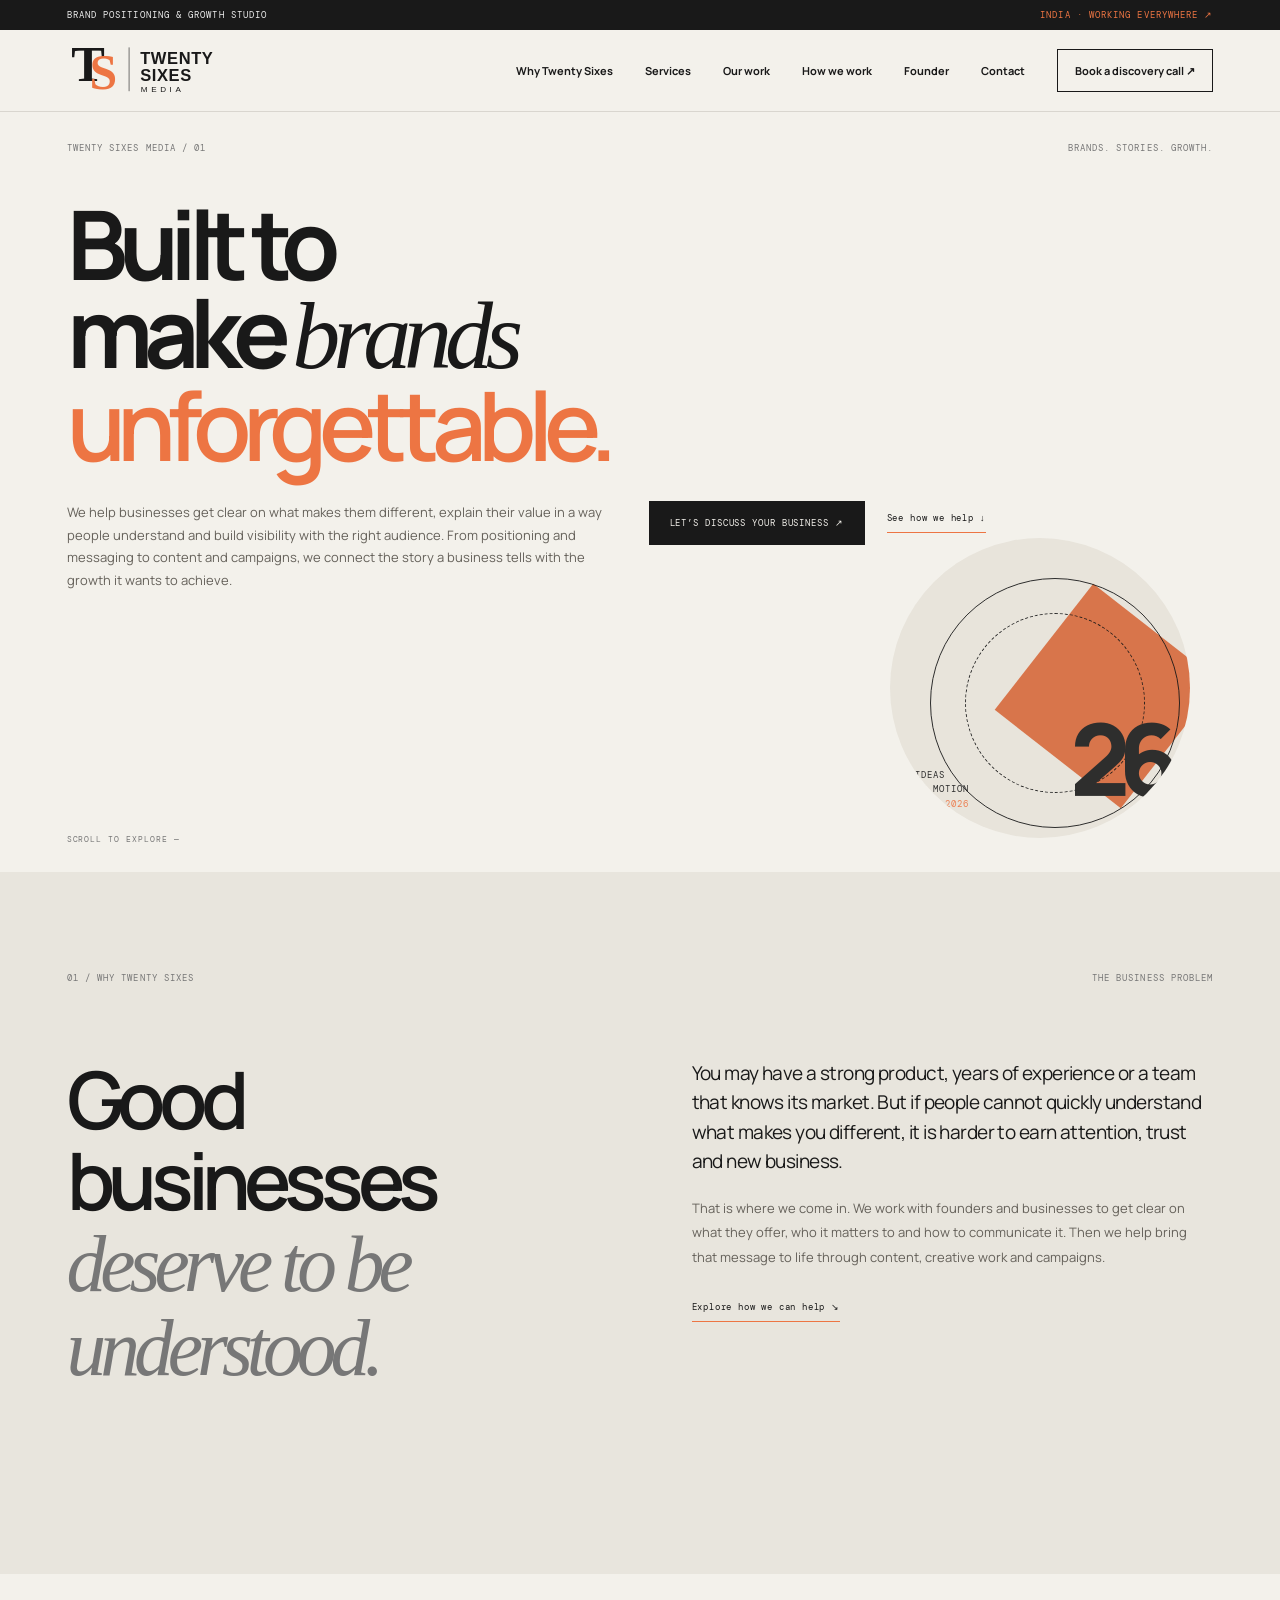
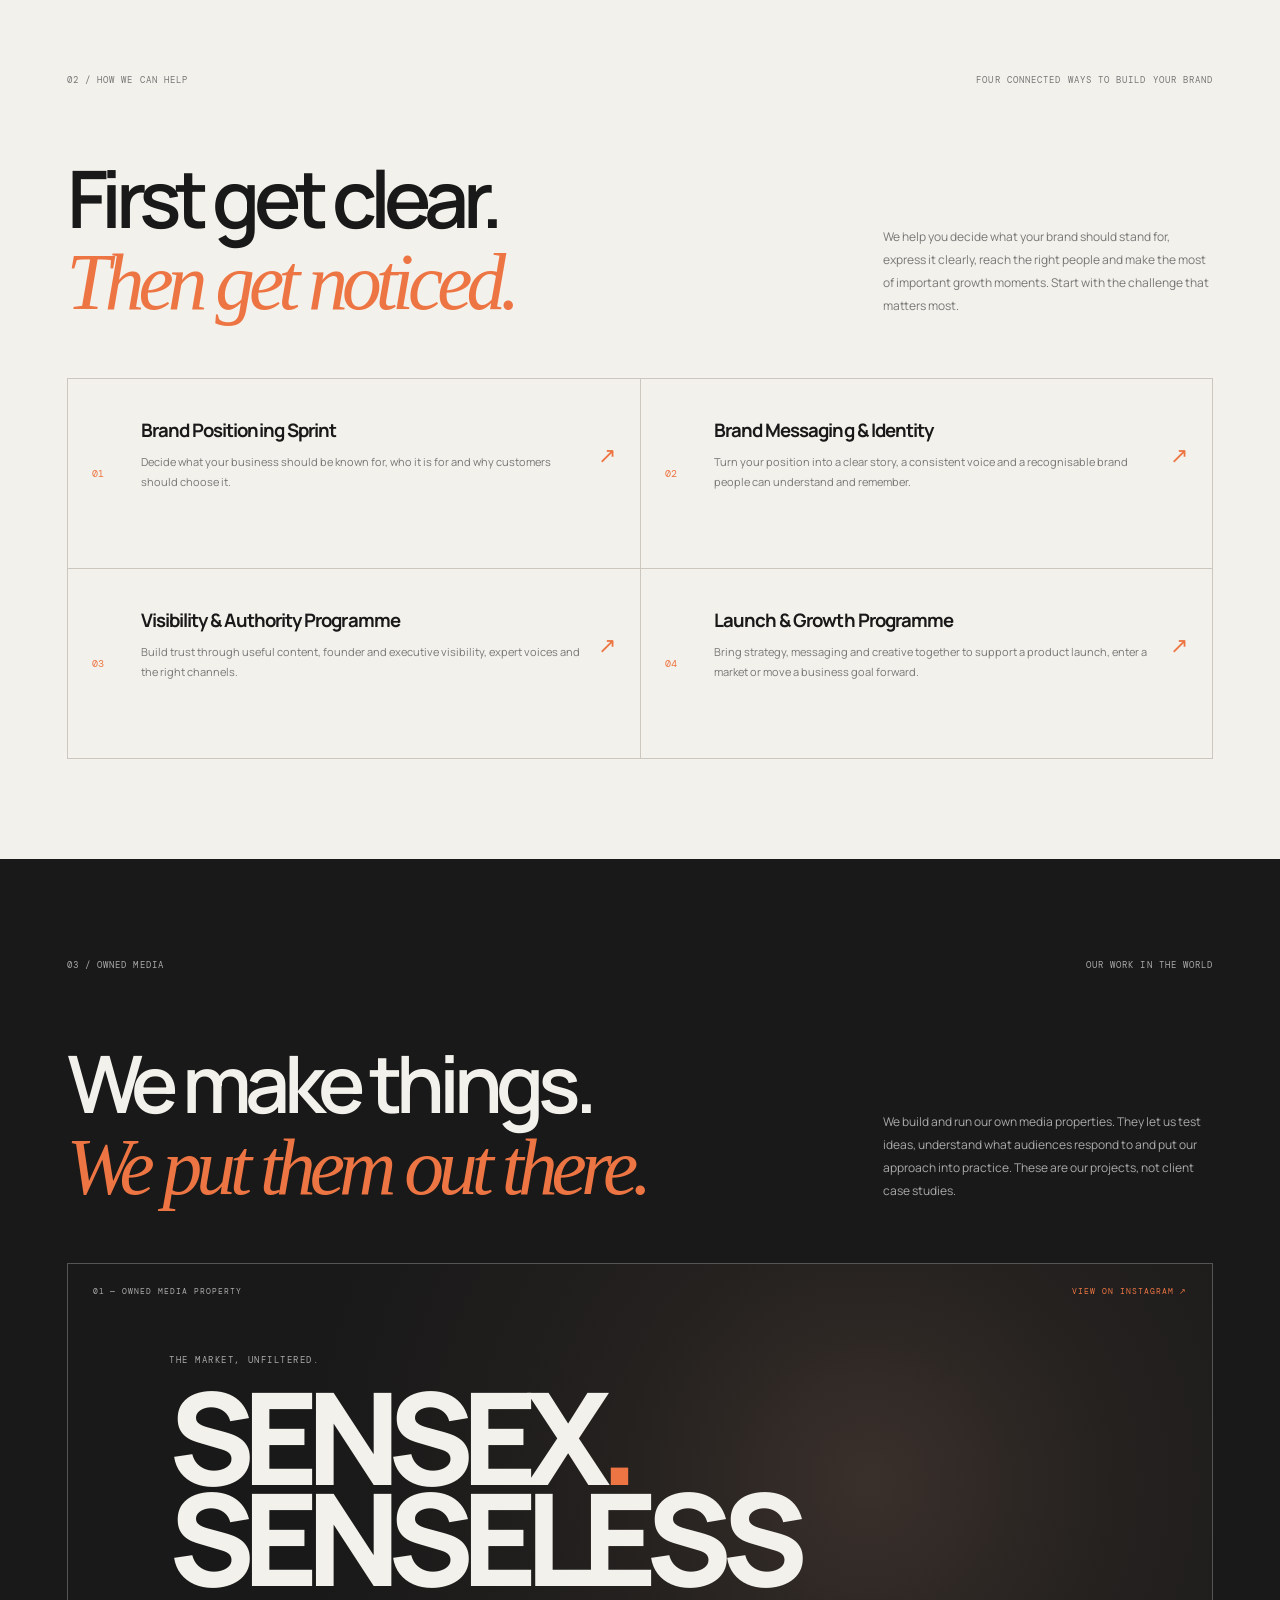
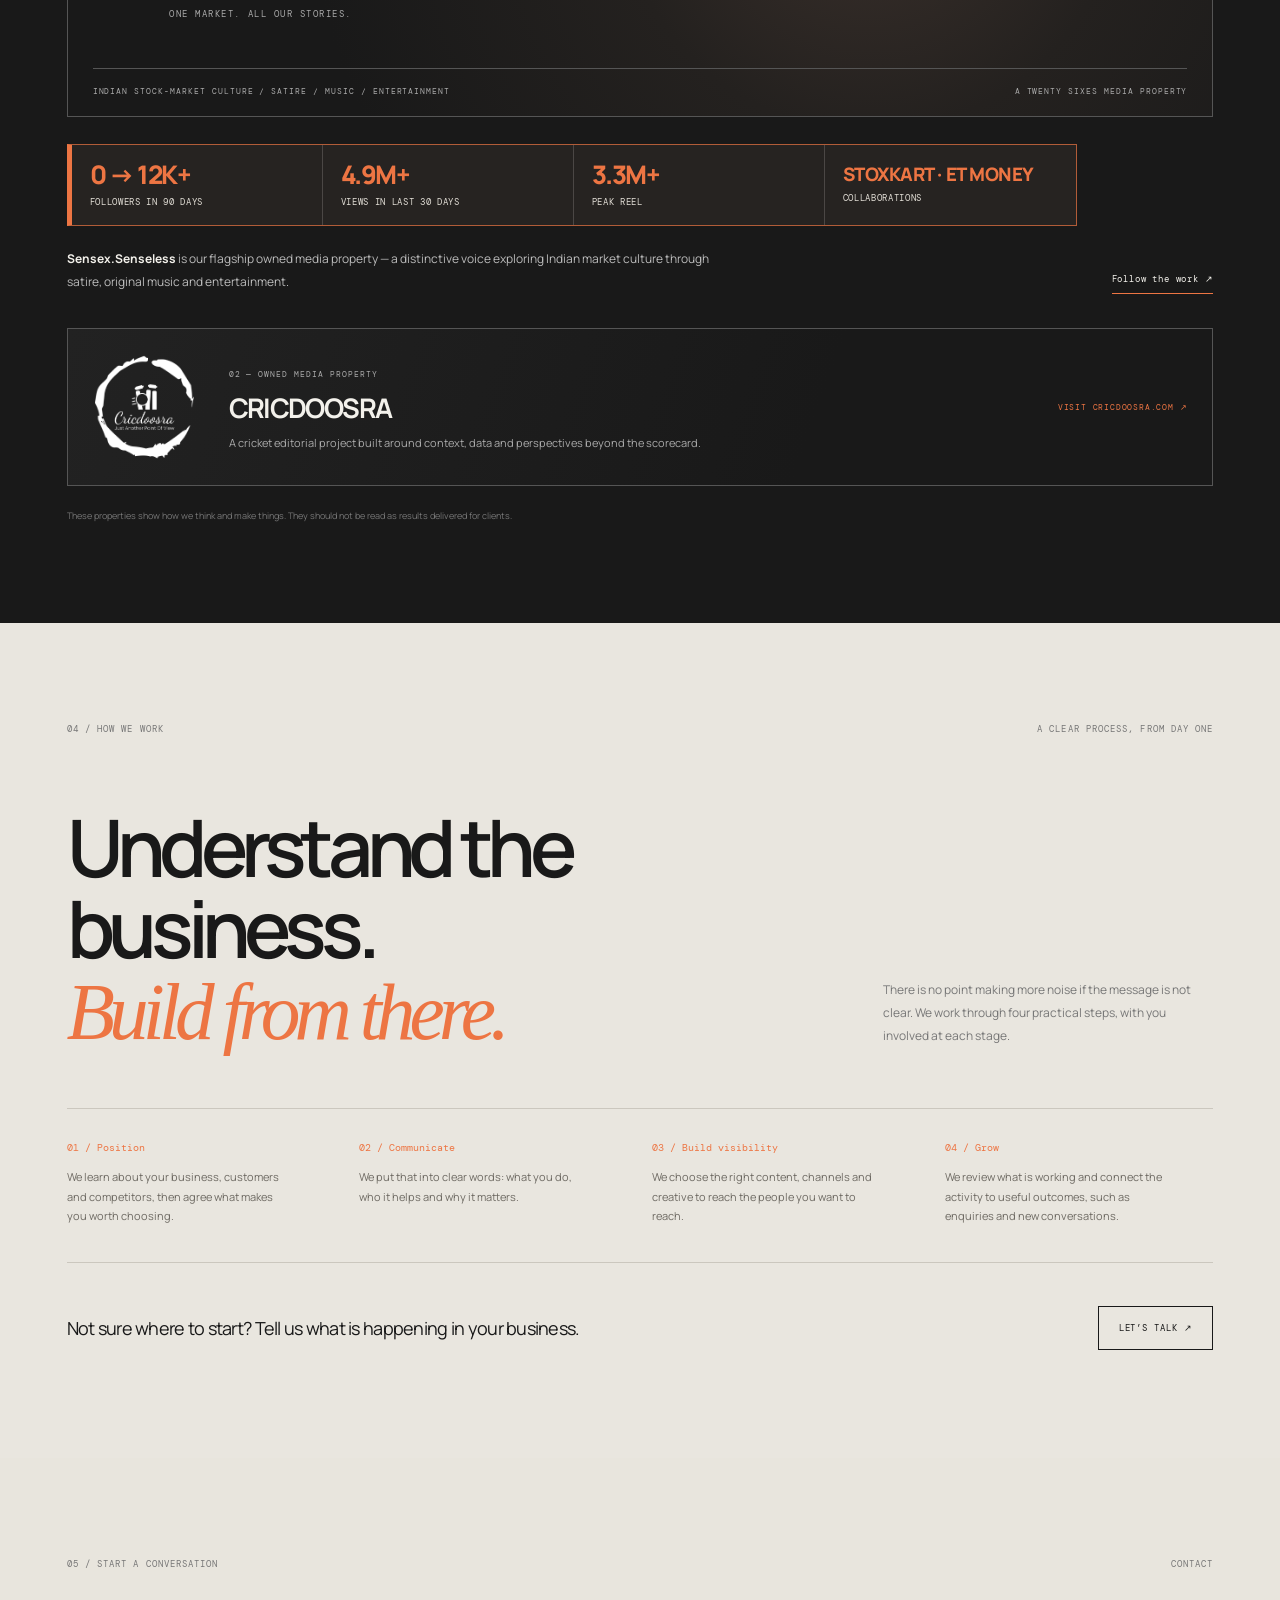
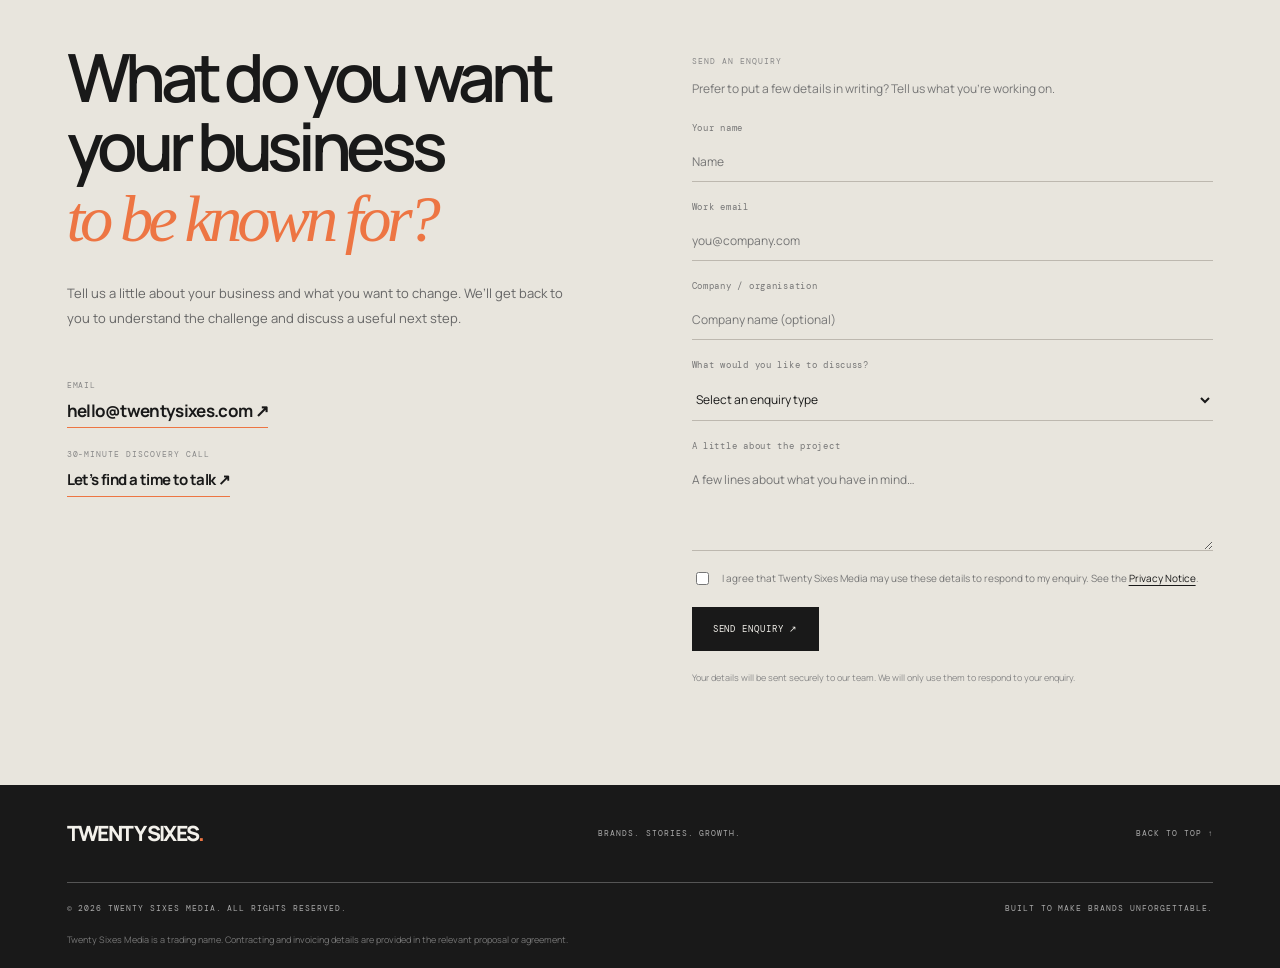
==== commit 190ace20: "Add files via upload" ====
--- a/index.html
+++ b/index.html
@@ -2,28 +2,62 @@
 <html lang="en">
 <head>
   <meta charset="utf-8"><meta name="viewport" content="width=device-width, initial-scale=1">
-  <meta name="description" content="Twenty Sixes Media combines commercial strategy, cultural attention, algorithmic storytelling and AI-accelerated production to build high-retention brand IP and content engines that move revenue.">
+  <meta name="description" content="We help businesses clarify their positioning, explain what makes them different and build visibility that earns trust and creates business opportunities.">
   <meta name="theme-color" content="#f3f1eb">
   <link rel="canonical" href="https://twentysixes.com/">
   <meta property="og:locale" content="en_IN">
   <meta property="og:type" content="website">
   <meta property="og:site_name" content="Twenty Sixes Media">
   <meta property="og:url" content="https://twentysixes.com/">
-  <meta property="og:title" content="Twenty Sixes Media — Creators. Brands. Culture.">
-  <meta property="og:description" content="Commercial strategy. Cultural attention. High-retention brand IP and content engines built to turn attention into pipeline.">
+  <meta property="og:title" content="Twenty Sixes Media | Brand Positioning & Growth Studio">
+  <meta property="og:description" content="We help businesses clarify their positioning, explain what makes them different and build visibility that earns trust and creates business opportunities.">
   <meta property="og:image" content="https://twentysixes.com/assets/twentysixes-whatsapp-preview.jpg?v=122">
   <meta property="og:image:secure_url" content="https://twentysixes.com/assets/twentysixes-whatsapp-preview.jpg?v=122">
   <meta property="og:image:type" content="image/jpeg">
   <meta property="og:image:width" content="1200">
   <meta property="og:image:height" content="630">
-  <meta property="og:image:alt" content="Twenty Sixes Media — Creative & Content Studio. Creators. Brands. Culture.">
+  <meta property="og:image:alt" content="Twenty Sixes Media | Brand Positioning & Growth Studio">
   <meta name="twitter:card" content="summary_large_image">
-  <meta name="twitter:title" content="Twenty Sixes Media — Creators. Brands. Culture.">
-  <meta name="twitter:description" content="Commercial strategy. Cultural attention. High-retention brand IP and content engines built to turn attention into pipeline.">
+  <meta name="twitter:title" content="Twenty Sixes Media | Brand Positioning & Growth Studio">
+  <meta name="twitter:description" content="We help businesses clarify their positioning, explain what makes them different and build visibility that earns trust and creates business opportunities.">
   <meta name="twitter:image" content="https://twentysixes.com/assets/twentysixes-whatsapp-preview.jpg?v=122">
-  <title>Twenty Sixes Media — Creators. Brands. Culture.</title>
-  <link rel="icon" href="assets/favicon.svg" type="image/svg+xml">
-  <link rel="icon" href="brand-assets/03_Favicon_App_Icons/favicon.ico" sizes="any">
+  <title>Twenty Sixes Media | Brand Positioning & Growth Studio</title>
+  <script type="application/ld+json">
+  {
+    "@context": "https://schema.org",
+    "@graph": [
+      {
+        "@type": "Organization",
+        "@id": "https://twentysixes.com/#organization",
+        "name": "Twenty Sixes Media",
+        "url": "https://twentysixes.com/",
+        "description": "A Brand Positioning & Growth Studio helping businesses clarify their position, communicate their value and build visibility that earns trust and creates opportunities.",
+        "logo": {
+          "@type": "ImageObject",
+          "url": "https://twentysixes.com/brand-assets/04_Exports_PNG_JPEG/Twenty-Sixes_TS_512.png"
+        },
+        "email": "hello@twentysixes.com",
+        "founder": { "@id": "https://twentysixes.com/founder/#person" },
+        "address": {
+          "@type": "PostalAddress",
+          "addressLocality": "Mumbai",
+          "addressRegion": "Maharashtra",
+          "addressCountry": "IN"
+        }
+      },
+      {
+        "@type": "WebSite",
+        "@id": "https://twentysixes.com/#website",
+        "url": "https://twentysixes.com/",
+        "name": "Twenty Sixes Media",
+        "publisher": { "@id": "https://twentysixes.com/#organization" },
+        "inLanguage": "en-IN"
+      }
+    ]
+  }
+  </script>
+  <link rel="icon" href="/favicon.svg" type="image/svg+xml">
+  <link rel="icon" href="/favicon.ico" sizes="any">
   <link rel="apple-touch-icon" href="brand-assets/03_Favicon_App_Icons/apple-touch-icon.png">
   <meta name="msapplication-TileColor" content="#191919">
   <link rel="preconnect" href="https://fonts.googleapis.com"><link rel="preconnect" href="https://fonts.gstatic.com" crossorigin>
@@ -31,44 +65,42 @@
   <link rel="stylesheet" href="styles.css">
 </head>
 <body id="top">
-  <div class="topline"><span>CREATIVE &amp; CONTENT STUDIO</span><span>INDIA · WORKING EVERYWHERE ↗︎</span></div>
+  <div class="topline"><span>BRAND POSITIONING &amp; GROWTH STUDIO</span><span>INDIA · WORKING EVERYWHERE ↗︎</span></div>
   <header class="site-header">
     <a class="brand-lockup" href="/" aria-label="Twenty Sixes Media home"><img src="assets/twentysixes-direction03.svg" alt="Twenty Sixes Media"></a>
     <button class="menu" aria-label="Open navigation" aria-expanded="false">☰</button>
-    <nav aria-label="Main navigation"><a href="#studio">Studio</a><a href="#services">What we do</a><a href="#work">Our work</a><a href="#approach">Approach</a><a href="founder/index.html">Founder</a><a href="#contact">Contact</a><a class="navcta" href="https://calendly.com/pk-twentysixes/30min" target="_blank" rel="noopener noreferrer">Book a discovery call ↗︎</a></nav>
+    <nav aria-label="Main navigation"><a href="#studio">Why Twenty Sixes</a><a href="#services">Services</a><a href="#work">Our work</a><a href="#approach">How we work</a><a href="founder/index.html">Founder</a><a href="#contact">Contact</a><a class="navcta" href="https://calendly.com/pk-twentysixes/30min" target="_blank" rel="noopener noreferrer">Book a discovery call ↗︎</a></nav>
   </header>
   <main id="home">
     <section class="hero">
-      <div class="meta"><span>TWENTY SIXES MEDIA / 01</span><span>CREATORS. BRANDS. CULTURE.</span></div>
+      <div class="meta"><span>TWENTY SIXES MEDIA / 01</span><span>BRANDS. STORIES. GROWTH.</span></div>
       <h1><strong>Built to</strong><br><strong>make <em>brands</em></strong><br><span class="accent-word">unforgettable.</span></h1>
-      <div class="hero-bottom hero-bottom-positioning"><p>We build high-retention brand IP and content engines that move revenue. Twenty Sixes Media combines enterprise go-to-market rigor with cultural storytelling and high-velocity production — helping companies and brands turn attention into pipeline.</p><div class="hero-actions"><a class="button button-dark" href="https://calendly.com/pk-twentysixes/30min" target="_blank" rel="noopener noreferrer">Book a 30-minute call ↗︎</a><a class="text-link" href="#work">See our work ↓</a></div></div>
+      <div class="hero-bottom hero-bottom-positioning"><p>We help businesses get clear on what makes them different, explain their value in a way people understand and build visibility with the right audience. From positioning and messaging to content and campaigns, we connect the story a business tells with the growth it wants to achieve.</p><div class="hero-actions"><a class="button button-dark" href="https://calendly.com/pk-twentysixes/30min" target="_blank" rel="noopener noreferrer">Let’s discuss your business ↗︎</a><a class="text-link" href="#services">See how we help ↓</a></div></div>
       <div class="hero-art" aria-hidden="true"><div class="orbit orbit-one"></div><div class="orbit orbit-two"></div><div class="art-square"></div><span>26</span><small>IDEAS<br>IN MOTION<br><i>EST. 2026</i></small></div>
       <div class="scroll-note">SCROLL TO EXPLORE —</div>
     </section>
 
     <section class="studio section-pad" id="studio">
-      <div class="eyebrow"><span>01 / THE STUDIO</span><span>WHO WE ARE</span></div>
-      <div class="two-col studio-grid"><h2>Creative thinking.<br><em>Commercial intent.</em></h2><div><p class="lead">Twenty Sixes Media is a creative and content studio built around one belief: the best work earns attention because it has something to say.</p><p>We work across content strategy, creative development and execution. We also build our own media properties — putting ideas into the world, learning from real audiences and staying close to culture.</p><a class="text-link dark-link" href="#services">See how we work ↘</a></div></div>
-      <div class="principles"><div><i>01</i><b>Point of view first.</b><small>Distinctive ideas, not interchangeable output.</small></div><div><i>02</i><b>Made to connect.</b><small>Built for the audience, platform and moment.</small></div><div><i>03</i><b>Execution matters.</b><small>Clear thinking, careful craft and reliable delivery.</small></div></div>
+      <div class="eyebrow"><span>01 / WHY TWENTY SIXES</span><span>THE BUSINESS PROBLEM</span></div>
+      <div class="two-col studio-grid"><h2>Good businesses<br><em>deserve to be understood.</em></h2><div><p class="lead">You may have a strong product, years of experience or a team that knows its market. But if people cannot quickly understand what makes you different, it is harder to earn attention, trust and new business.</p><p>That is where we come in. We work with founders and businesses to get clear on what they offer, who it matters to and how to communicate it. Then we help bring that message to life through content, creative work and campaigns.</p><a class="text-link dark-link" href="#services">Explore how we can help ↘</a></div></div>
     </section>
 
     <section class="services section-pad" id="services">
-      <div class="eyebrow"><span>02 / WHAT WE DO</span><span>CREATIVE TO EXECUTION</span></div>
-      <div class="section-heading"><h2>Useful creativity.<br><em>Delivered.</em></h2><p>Four focused ways we partner with founders and brands — from monthly executive content to original video series, sponsored reach, and multi-asset campaigns.</p></div>
+      <div class="eyebrow"><span>02 / HOW WE CAN HELP</span><span>FOUR CONNECTED WAYS TO BUILD YOUR BRAND</span></div>
+      <div class="section-heading"><h2>First get clear.<br><em>Then get noticed.</em></h2><p>We help you decide what your brand should stand for, express it clearly, reach the right people and make the most of important growth moments. Start with the challenge that matters most.</p></div>
       <div class="service-list" aria-label="Explore our services">
-        <article class="service-trigger" role="button" tabindex="0" data-service="founder" aria-haspopup="dialog" aria-label="Explore Founder and Executive Visibility"><i>01</i><div><h3>Founder &amp; Executive Visibility</h3><p>You give us 60 minutes a month on Zoom. We turn it into 16 buyer-focused LinkedIn posts and 8 short-form videos built to build trust and drive pipeline.</p></div><span aria-hidden="true">↗︎</span></article>
-        <article class="service-trigger" role="button" tabindex="0" data-service="ip" aria-haspopup="dialog" aria-label="Explore Original Brand IP"><i>02</i><div><h3>Original Brand IP</h3><p>We design and script repeatable short-form series—blending sharp industry satire, storytelling, and custom audio hooks—so your brand builds an organic audience that actually subscribes.</p></div><span aria-hidden="true">↗︎</span></article>
-        <article class="service-trigger" role="button" tabindex="0" data-service="campaigns" aria-haspopup="dialog" aria-label="Explore Native Brand Integrations"><i>03</i><div><h3>Native Brand Integrations</h3><p>Skip the cold-start problem. We integrate your brand natively into our high-retention owned channels—combining custom creative with proven distribution to reach buyers where they already watch.</p></div><span aria-hidden="true">↗︎</span></article>
-        <article class="service-trigger" role="button" tabindex="0" data-service="strategy" aria-haspopup="dialog" aria-label="Explore Growth Campaigns"><i>04</i><div><h3>Growth Campaigns</h3><p>Cohesive 30-to-60-day video and social sprints built to solve a specific growth push—whether you’re launching something new, entering a market, or replacing fatigued ads.</p></div><span aria-hidden="true">↗︎</span></article>
+        <article class="service-trigger" role="button" tabindex="0" data-service="position" aria-haspopup="dialog" aria-label="Explore Brand Positioning Sprint"><i>01</i><div><h3>Brand Positioning Sprint</h3><p>Decide what your business should be known for, who it is for and why customers should choose it.</p></div><span aria-hidden="true">↗︎</span></article>
+        <article class="service-trigger" role="button" tabindex="0" data-service="identity" aria-haspopup="dialog" aria-label="Explore Brand Messaging and Identity"><i>02</i><div><h3>Brand Messaging &amp; Identity</h3><p>Turn your position into a clear story, a consistent voice and a recognisable brand people can understand and remember.</p></div><span aria-hidden="true">↗︎</span></article>
+        <article class="service-trigger" role="button" tabindex="0" data-service="visibility" aria-haspopup="dialog" aria-label="Explore Visibility and Authority Programme"><i>03</i><div><h3>Visibility &amp; Authority Programme</h3><p>Build trust through useful content, founder and executive visibility, expert voices and the right channels.</p></div><span aria-hidden="true">↗︎</span></article>
+        <article class="service-trigger" role="button" tabindex="0" data-service="growth" aria-haspopup="dialog" aria-label="Explore Launch and Growth Programme"><i>04</i><div><h3>Launch &amp; Growth Programme</h3><p>Bring strategy, messaging and creative together to support a product launch, enter a market or move a business goal forward.</p></div><span aria-hidden="true">↗︎</span></article>
       </div>
-      
       <div class="service-dialog" id="service-dialog" aria-hidden="true">
         <div class="service-dialog-backdrop" data-close-dialog></div>
         <section class="service-dialog-panel" role="dialog" aria-modal="true" aria-labelledby="dialog-title" aria-describedby="dialog-intro" tabindex="-1">
           <button class="dialog-close" type="button" aria-label="Close service details">× <span>CLOSE</span></button>
           <div class="dialog-kicker" id="dialog-kicker">01 / THE WORK</div>
           <div class="dialog-layout">
-            <div class="dialog-copy"><h2 id="dialog-title">Content strategy <em>&amp; creative.</em></h2><p class="dialog-intro" id="dialog-intro"></p><div class="dialog-subhead">WHAT TAKES SHAPE</div><ul class="dialog-deliverables" id="dialog-deliverables"></ul><div class="dialog-subhead">A TYPICAL FLOW</div><div class="dialog-steps" id="dialog-steps"></div><a class="button button-dark dialog-cta" href="#contact" id="dialog-cta">Talk to us about this ↗︎</a></div>
+            <div class="dialog-copy"><h2 id="dialog-title">Content strategy <em>&amp; creative.</em></h2><p class="dialog-intro" id="dialog-intro"></p><div class="dialog-subhead">WHAT YOU GET</div><ul class="dialog-deliverables" id="dialog-deliverables"></ul><div class="dialog-subhead">HOW WE GET THERE</div><div class="dialog-steps" id="dialog-steps"></div><a class="button button-dark dialog-cta" href="#contact" id="dialog-cta">Talk to us about this ↗︎</a></div>
             <div class="dialog-art" aria-hidden="true"><div class="art-index" id="art-index">01</div><div class="art-label" id="art-label">THE BIG PICTURE</div><div class="art-composition" id="art-composition"><span></span><span></span><span></span><b>IDEA<br>→ IMPACT</b></div><div class="art-foot" id="art-foot">A clear point of view, made useful.</div></div>
           </div>
         </section>
@@ -77,7 +109,7 @@
 
     <section class="work section-pad" id="work">
       <div class="eyebrow light"><span>03 / OWNED MEDIA</span><span>OUR WORK IN THE WORLD</span></div>
-      <div class="section-heading work-heading"><h2>We make things.<br><em>We put them out there.</em></h2><p>Our owned media work keeps us close to the craft: building formats, publishing consistently and learning directly from audience response.</p></div>
+      <div class="section-heading work-heading"><h2>We make things.<br><em>We put them out there.</em></h2><p>We build and run our own media properties. They let us test ideas, understand what audiences respond to and put our approach into practice. These are our projects, not client case studies.</p></div>
       <a class="sensex-card" href="https://www.instagram.com/sensex.senseless/" target="_blank" rel="noopener noreferrer" aria-label="Explore Sensex.Senseless on Instagram">
         <div class="card-top"><span>01 — OWNED MEDIA PROPERTY</span><span>VIEW ON INSTAGRAM ↗︎</span></div>
         <div class="sensex-lockup"><small>THE MARKET, UNFILTERED.</small><strong>SENSEX<span>.</span><br>SENSELESS</strong><small>ONE MARKET. ALL OUR STORIES.</small></div>
@@ -87,28 +119,28 @@
           <div class="sensex-proof-item"><strong>0 → 12K+</strong><span>FOLLOWERS IN 90 DAYS</span></div>
           <div class="sensex-proof-item"><strong>4.9M+</strong><span>VIEWS IN LAST 30 DAYS</span></div>
           <div class="sensex-proof-item"><strong>3.3M+</strong><span>PEAK REEL</span></div>
-          <div class="sensex-proof-item sensex-partners"><strong>STOXKART · ET MONEY</strong><span>COMMERCIAL PARTNERS · AND OTHERS</span></div>
+          <div class="sensex-proof-item sensex-partners"><strong>STOXKART · ET MONEY</strong><span>COLLABORATIONS</span></div>
         </div><p><strong>Sensex.Senseless</strong> is our flagship owned media property — a distinctive voice exploring Indian market culture through satire, original music and entertainment.</p></div><a class="text-link light-link" href="https://www.instagram.com/sensex.senseless/" target="_blank" rel="noopener noreferrer">Follow the work ↗︎</a></div>
-      <a class="cricdoosra-card" href="https://cricdoosra.com/" target="_blank" rel="noopener noreferrer" aria-label="Explore CricDoosra website"><div class="cricdoosra-mark"><img src="assets/cricdoosra-logo.png" alt="CricDoosra — Just Another Point Of View"></div><div class="cricdoosra-copy"><small>02 — OWNED MEDIA PROPERTY</small><h3>CRICDOOSRA</h3><p>Distinctive cricket perspectives, stories and analysis. A cricket editorial property built around context, data and a different point of view.</p></div><div class="cricdoosra-link">VISIT CRICDOOSRA.COM ↗︎</div></a>
-      <p class="portfolio-note">We share selected work and case studies as projects are cleared for publication. Brand names and marks remain the property of their respective owners.</p>
+      <a class="cricdoosra-card" href="https://cricdoosra.com/" target="_blank" rel="noopener noreferrer" aria-label="Explore CricDoosra website"><div class="cricdoosra-mark"><img src="assets/cricdoosra-logo.png" alt="CricDoosra — Just Another Point Of View"></div><div class="cricdoosra-copy"><small>02 — OWNED MEDIA PROPERTY</small><h3>CRICDOOSRA</h3><p>A cricket editorial project built around context, data and perspectives beyond the scorecard.</p></div><div class="cricdoosra-link">VISIT CRICDOOSRA.COM ↗︎</div></a>
+      <p class="portfolio-note">These properties show how we think and make things. They should not be read as results delivered for clients.</p>
     </section>
 
     <section class="approach section-pad" id="approach">
-      <div class="eyebrow"><span>04 / HOW WE WORK</span><span>SMALL BY DESIGN. SERIOUS ABOUT DELIVERY.</span></div>
-      <div class="section-heading"><h2>Clear scope.<br><em>Good work. No theatre.</em></h2><p>We keep teams lean, communicate directly and agree on what success looks like before work begins.</p></div>
-      <div class="approach-grid"><div><b>01 / Understand</b><p>We start with the audience, the business objective and the actual problem to solve.</p></div><div><b>02 / Shape</b><p>We agree the idea, deliverables, timeline, responsibilities and budget before production.</p></div><div><b>03 / Make</b><p>We develop and deliver the work with clear feedback points and defined revision rounds.</p></div><div><b>04 / Learn</b><p>We review what worked, capture learnings and identify the next useful step.</p></div></div>
-      <div class="callout"><p>Need a creative partner to turn attention into pipeline?</p><a class="button button-outline" href="https://calendly.com/pk-twentysixes/30min" target="_blank" rel="noopener noreferrer">Book a discovery call ↗︎</a></div>
+      <div class="eyebrow"><span>04 / HOW WE WORK</span><span>A CLEAR PROCESS, FROM DAY ONE</span></div>
+      <div class="section-heading"><h2>Understand the business.<br><em>Build from there.</em></h2><p>There is no point making more noise if the message is not clear. We work through four practical steps, with you involved at each stage.</p></div>
+      <div class="approach-grid"><div><b>01 / Position</b><p>We learn about your business, customers and competitors, then agree what makes you worth choosing.</p></div><div><b>02 / Communicate</b><p>We put that into clear words: what you do, who it helps and why it matters.</p></div><div><b>03 / Build visibility</b><p>We choose the right content, channels and creative to reach the people you want to reach.</p></div><div><b>04 / Grow</b><p>We review what is working and connect the activity to useful outcomes, such as enquiries and new conversations.</p></div></div>
+      <div class="callout"><p>Not sure where to start? Tell us what is happening in your business.</p><a class="button button-outline" href="https://calendly.com/pk-twentysixes/30min" target="_blank" rel="noopener noreferrer">Let’s talk ↗︎</a></div>
     </section>
 
     <section class="contact section-pad" id="contact">
       <div class="eyebrow"><span>05 / START A CONVERSATION</span><span>CONTACT</span></div>
-      <div class="two-col contact-grid"><div><h2>Ready to make your brand <em>impossible to ignore?</em></h2>
-      <p class="contact-intro">Tell us what you’re building and where you want to grow —<br>we’ll review your current presence and share a focused plan within 48 hours.</p><div class="contact-details"><span>EMAIL</span><a href="mailto:hello@twentysixes.com">hello@twentysixes.com ↗︎</a><span>30-MINUTE DISCOVERY CALL</span><a class="booking-link" href="https://calendly.com/pk-twentysixes/30min" target="_blank" rel="noopener noreferrer">Let’s find a time to talk ↗︎</a></div></div>
+      <div class="two-col contact-grid"><div><h2>What do you want your business <em>to be known for?</em></h2>
+      <p class="contact-intro">Tell us a little about your business and what you want to change. We’ll get back to you to understand the challenge and discuss a useful next step.</p><div class="contact-details"><span>EMAIL</span><a href="mailto:hello@twentysixes.com">hello@twentysixes.com ↗︎</a><span>30-MINUTE DISCOVERY CALL</span><a class="booking-link" href="https://calendly.com/pk-twentysixes/30min" target="_blank" rel="noopener noreferrer">Let’s find a time to talk ↗︎</a></div></div>
         <div class="contact-form-wrap"><div class="form-intro"><span>SEND AN ENQUIRY</span><p>Prefer to put a few details in writing? Tell us what you’re working on.</p></div><form id="enquiry-form" action="https://formspree.io/f/xgakzgqq" method="POST">
           <label>Your name<input name="name" autocomplete="name" placeholder="Name" required></label>
           <label>Work email<input name="email" type="email" autocomplete="email" placeholder="you@company.com" required></label>
           <label>Company / organisation<input name="company" autocomplete="organization" placeholder="Company name (optional)"></label>
-          <label>What would you like to discuss?<select name="enquiry" required><option value="" disabled selected>Select an enquiry type</option><option>Founder &amp; Executive Visibility</option><option>Original Brand IP</option><option>Native Brand Integrations</option><option>Growth Campaigns</option><option>Custom requirement</option></select></label>
+          <label>What would you like to discuss?<select name="enquiry" required><option value="" disabled selected>Select an enquiry type</option><option>Brand Positioning Sprint</option><option>Brand Messaging &amp; Identity</option><option>Visibility &amp; Authority Programme</option><option>Launch &amp; Growth Programme</option><option>Not sure yet — let’s discuss</option></select></label>
           <label>A little about the project<textarea name="message" rows="4" placeholder="A few lines about what you have in mind…" required></textarea></label>
           <label class="consent"><input type="checkbox" name="consent" value="Agreed" required><span>I agree that Twenty Sixes Media may use these details to respond to my enquiry. See the <a href="privacy.html">Privacy Notice</a>.</span></label>
           <input type="text" name="_gotcha" class="hp-field" tabindex="-1" autocomplete="off" aria-hidden="true"><input type="hidden" name="_subject" value="New website enquiry — Twenty Sixes Media"><button class="button button-dark" type="submit">Send enquiry ↗︎</button>
@@ -116,7 +148,7 @@
         </form></div></div>
     </section>
   </main>
-  <footer><div class="footer-top"><a class="logo" href="/">TWENTY SIXES<span>.</span></a><span>CREATORS. BRANDS. CULTURE.</span><a href="/">BACK TO TOP ↑</a></div><div class="footer-bottom"><span>© <span id="year"></span> TWENTY SIXES MEDIA. ALL RIGHTS RESERVED.</span><span class="footer-statement">GOOD IDEAS DESERVE BETTER EXECUTION.</span></div><p class="legal-line">Twenty Sixes Media is a trading name. Contracting and invoicing details are provided in the relevant proposal or agreement.</p></footer>
+  <footer><div class="footer-top"><a class="logo" href="/">TWENTY SIXES<span>.</span></a><span>BRANDS. STORIES. GROWTH.</span><a href="/">BACK TO TOP ↑</a></div><div class="footer-bottom"><span>© <span id="year"></span> TWENTY SIXES MEDIA. ALL RIGHTS RESERVED.</span><span class="footer-hero-line">BUILT TO MAKE BRANDS UNFORGETTABLE.</span></div><p class="legal-line">Twenty Sixes Media is a trading name. Contracting and invoicing details are provided in the relevant proposal or agreement.</p></footer>
   <button class="back-to-top" type="button" aria-label="Back to top" title="Back to top">↑</button>
   <script src="script.js"></script>
 </body>
--- a/styles.css
+++ b/styles.css
@@ -632,3 +632,103 @@
     display: none;
   }
 }
+
+
+/* Version 102 — hero copy measure and CTA clearance refinement */
+@media (min-width: 1101px) {
+  .hero-bottom-positioning {
+    grid-template-columns: minmax(0, 540px) 42px max-content;
+    column-gap: 0;
+    width: min(100%, 1080px);
+    max-width: 1080px;
+  }
+  .hero-bottom-positioning > p {
+    max-width: 540px;
+  }
+  .hero-bottom-positioning .hero-actions {
+    gap: 22px;
+  }
+}
+
+
+/* Version 103 — brand signature and complete four-part service portfolio */
+.hero .meta span:last-child {
+  letter-spacing: .12em;
+}
+.service-list {
+  grid-template-columns: repeat(2, minmax(0, 1fr));
+}
+.service-list article {
+  min-height: 190px;
+}
+.footer-bottom {
+  display: grid;
+  grid-template-columns: 1fr auto 1fr;
+  gap: 18px;
+}
+.footer-bottom > span:first-child { justify-self: start; }
+.footer-bottom .footer-statement {
+  justify-self: center;
+  text-align: center;
+  white-space: nowrap;
+}
+.footer-bottom > span:last-child:not(.footer-statement) { justify-self: end; }
+@media (max-width: 650px) {
+  .footer-bottom {
+    display: flex;
+    flex-wrap: wrap;
+    justify-content: space-between;
+  }
+  .footer-bottom .footer-statement {
+    order: 3;
+    width: 100%;
+    max-width: none;
+    text-align: left;
+    white-space: normal;
+  }
+}
+
+
+/* Version 104 — service questions and consistent footer signature */
+.footer-bottom {
+  display: flex;
+  justify-content: space-between;
+  align-items: center;
+  gap: 18px;
+}
+.footer-hero-line {
+  font: 8px 'DM Mono', monospace;
+  letter-spacing: .12em;
+  color: #aaa;
+  text-transform: uppercase;
+  text-align: right;
+}
+@media(max-width:650px) {
+  .footer-bottom {
+    flex-wrap: wrap;
+    align-items: flex-start;
+  }
+  .footer-hero-line {
+    width: 100%;
+    text-align: left;
+  }
+}
+
+
+/* Version 105 — service 03/04 artwork refinement and owned-media proof restored */
+.vf-card {
+  width: 70%;
+  min-height: 225px;
+  display: flex;
+  flex-direction: column;
+  justify-content: center;
+}
+.vf-card strong {
+  font: 700 clamp(21px, 2.6vw, 31px)/1.14 Manrope, sans-serif;
+  letter-spacing: -.065em;
+  max-width: 100%;
+  margin-top: 10px;
+}
+.vf-card span {
+  margin-top: 16px;
+}
